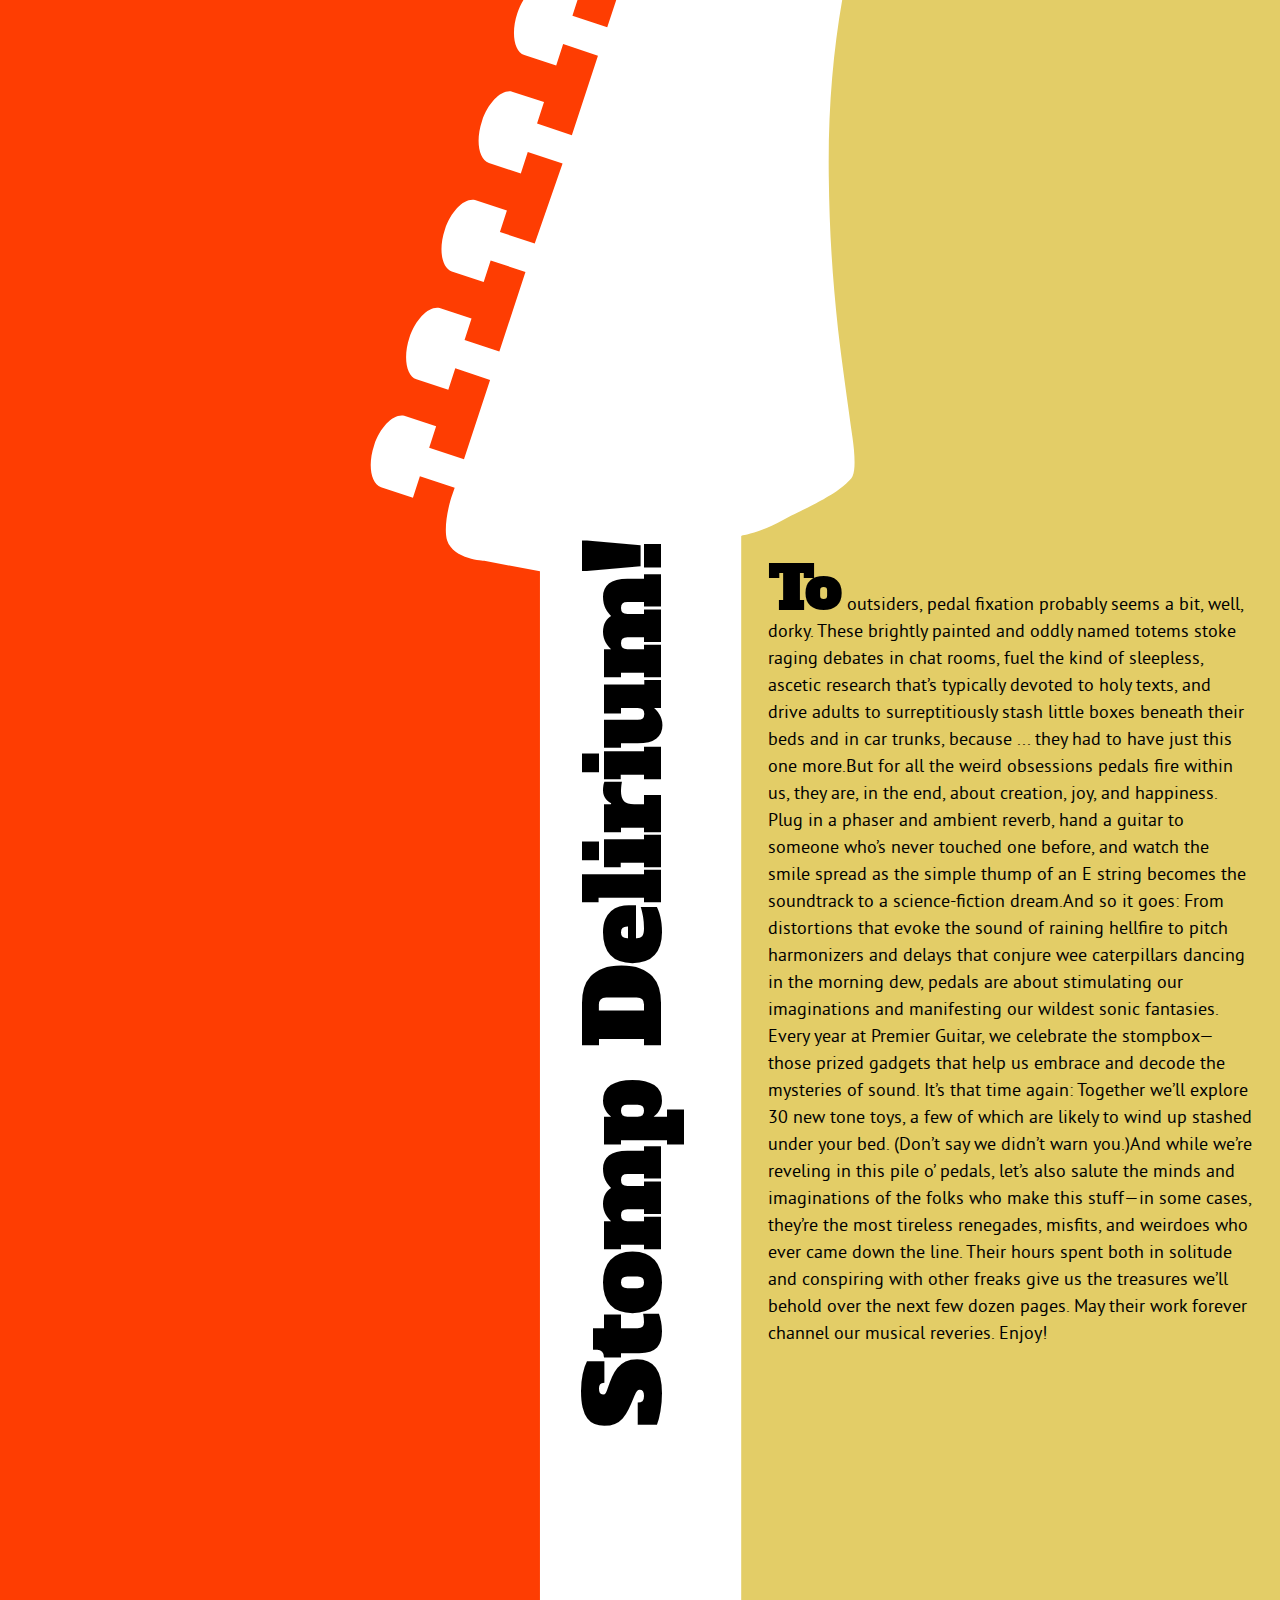
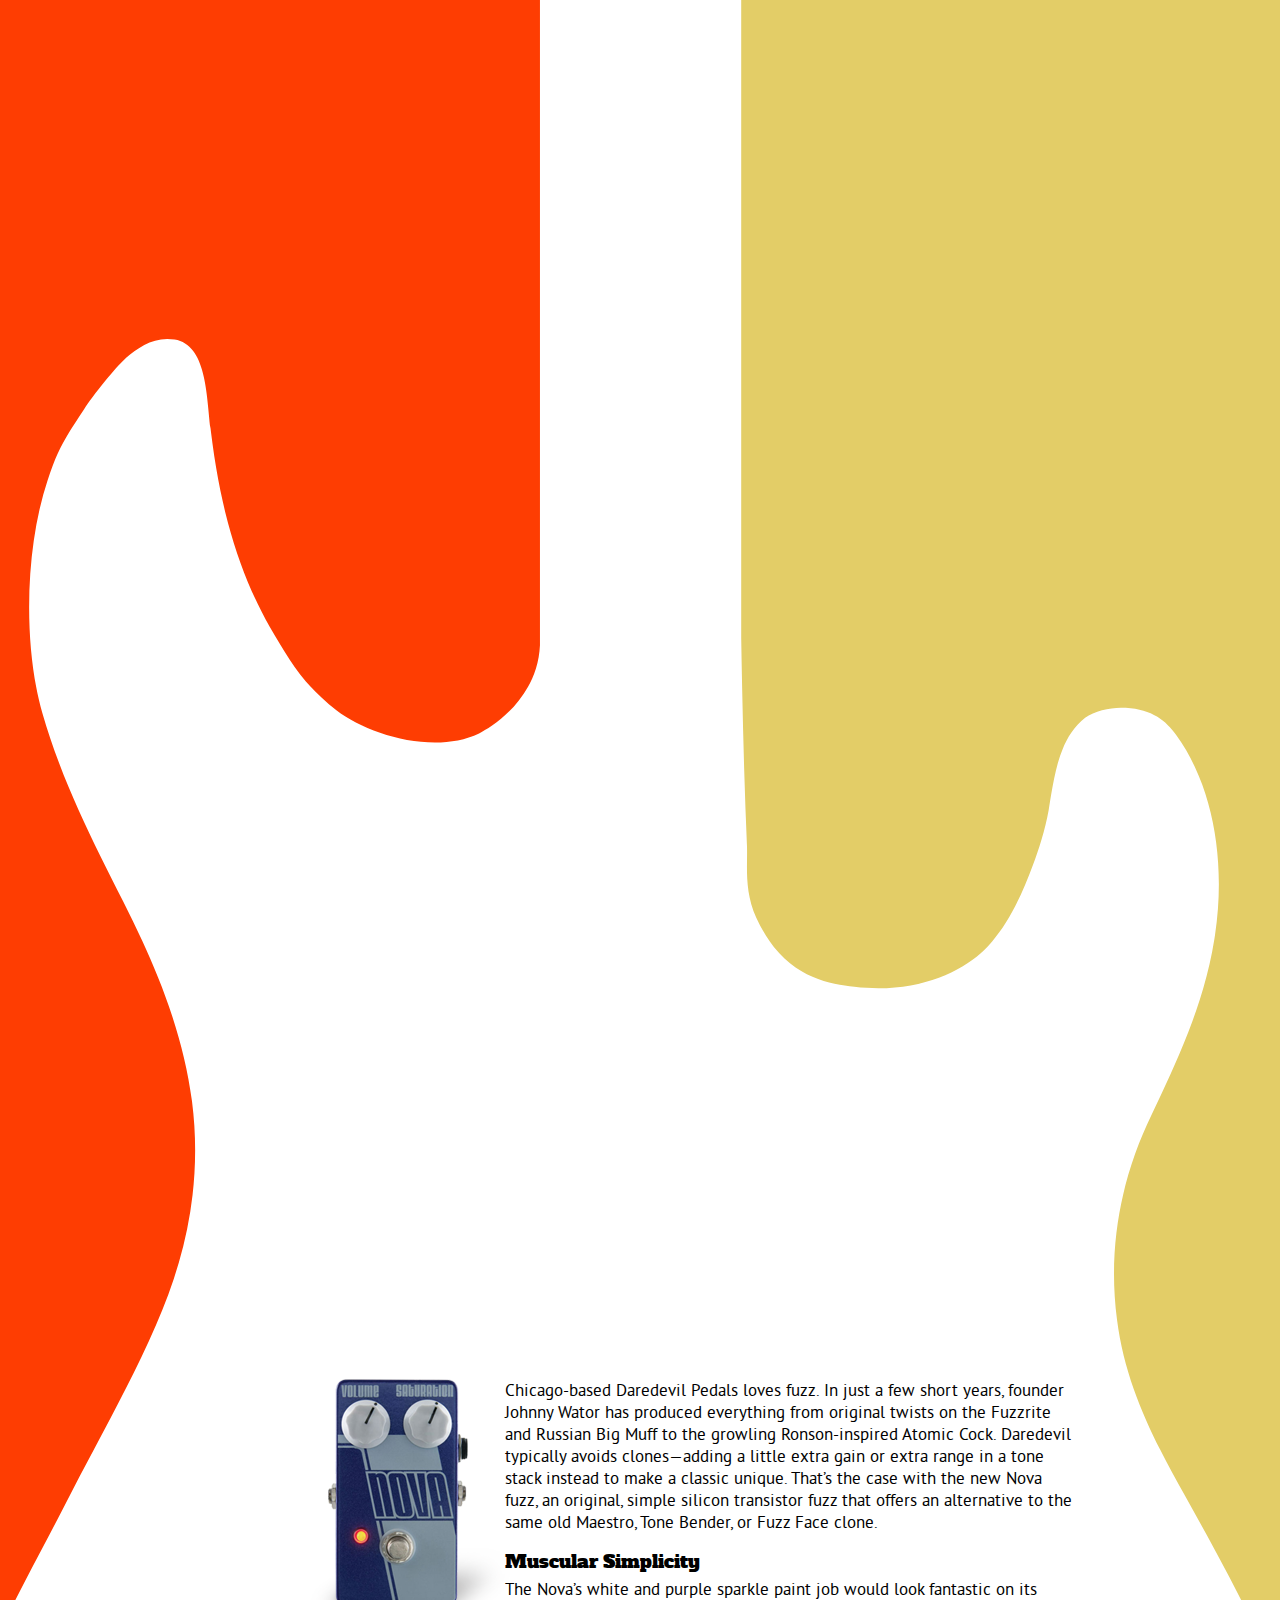
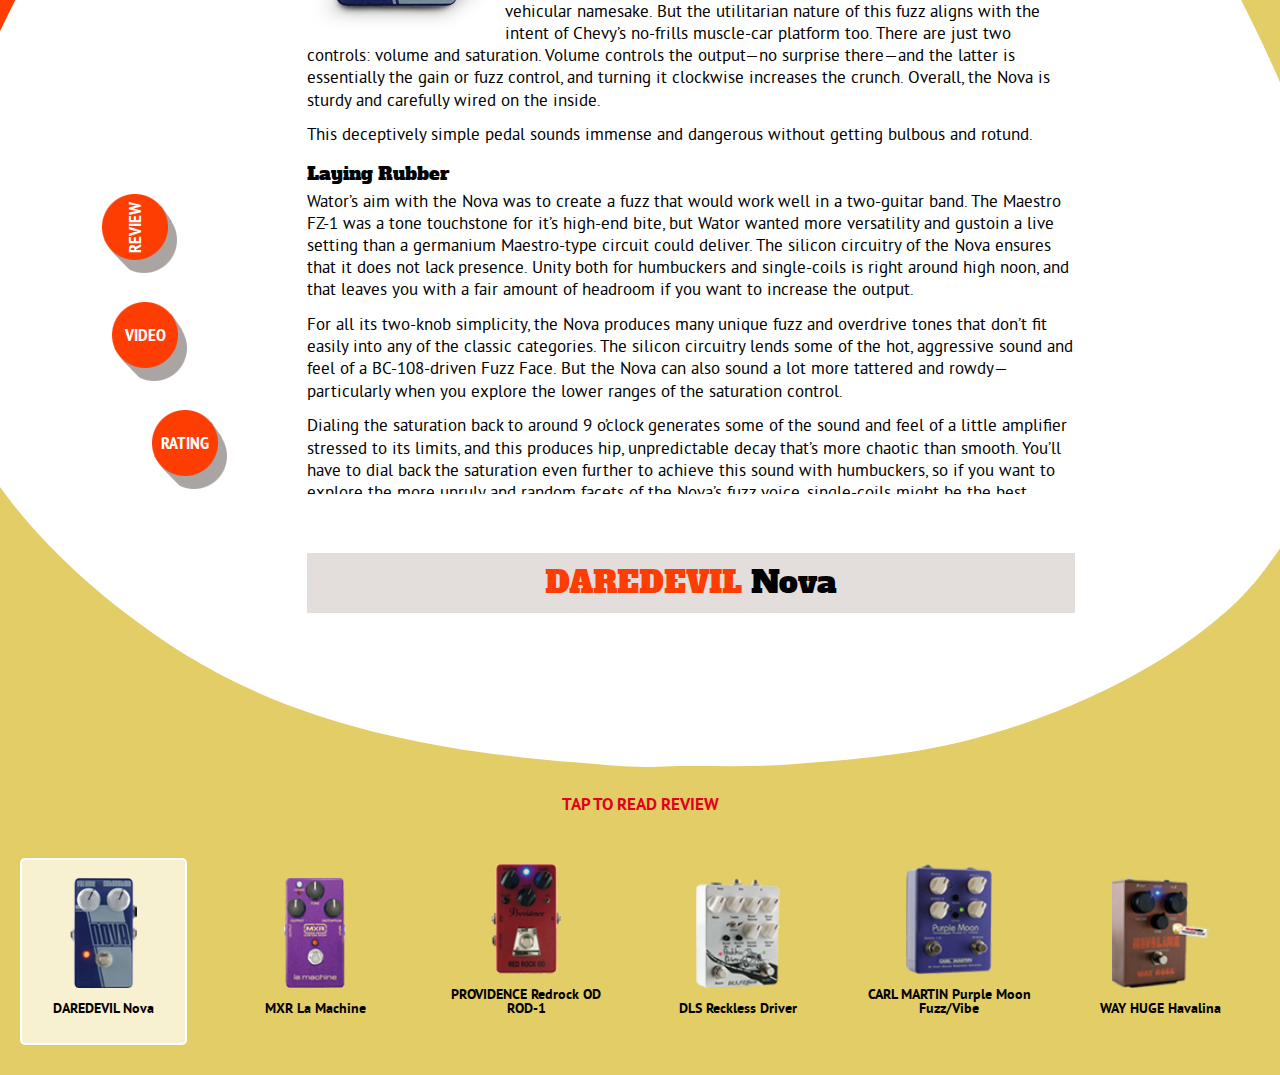
==== gtxceldemotemplates/guitar/index.html @ 6e39a846 "preliminary guitar files" ====
<!doctype html>
<html lang="en">
<head>
  <meta charset="UTF-8">
  <title>Guitar Story</title>
  <link rel="stylesheet" href="css/style.css">
  <meta name="viewport" content="width=device-width, user-scalable=no, initial-scale=1.0, maximum-scale=1.0, minimum-scale=1.0">
</head>
<body>
	<main>
		<section id="guitar">
			<div id="guitar-container">
				<img src="img/guitar-top.svg" class="mobile-only" id="guitar-top"/>
				<div id="title" class="mobile-only">Stomp Delirium!</div>
			</div>
		</section>

		<div id="guitar-full-container">
			<img src="img/guitar-full.svg" class="desktop-only" id="guitar-full"/>

			<div id="red" class="desktop-only"></div>

			<div id="title-container" class="desktop-only">
				<h1 id="full-title">Stomp Delirium!</h1>
			</div>
			

			<div id="intro">
				<span class="highlight">To</span> outsiders, pedal fixation probably seems a bit, well, dorky. These brightly painted and oddly named totems stoke raging debates in chat rooms, fuel the kind of sleepless, ascetic research that’s typically devoted to holy texts, and drive adults to surreptitiously stash little boxes beneath their beds and in car trunks, because ... they had to have just this one more.But for all the weird obsessions pedals fire within us, they are, in the end, about creation, joy, and happiness. Plug in a phaser and ambient reverb, hand a guitar to someone who’s never touched one before, and watch the smile spread as the simple thump of an E string becomes the soundtrack to a science-fiction dream.And so it goes: From distortions that evoke the sound of raining hellfire to pitch harmonizers and delays that conjure wee caterpillars dancing in the morning dew, pedals are about stimulating our imaginations and manifesting our wildest sonic fantasies. Every year at Premier Guitar, we celebrate the stompbox—those prized gadgets that help us embrace and decode the mysteries of sound. It’s that time again: Together we’ll explore 30 new tone toys, a few of which are likely to wind up stashed under your bed. (Don’t say we didn’t warn you.)And while we’re reveling in this pile o’ pedals, let’s also salute the minds and imaginations of the folks who make this stuff—in some cases, they’re the most tireless renegades, misfits, and weirdoes who ever came down the line. Their hours spent both in solitude and conspiring with other freaks give us the treasures we’ll behold over the next few dozen pages. May their work forever channel our musical reveries. Enjoy!
			</div>
			<div id="buttons" class="desktop-only">
				
				<div class="button active" data-action="review">
					<img src="img/button.png" class="btn-img"/>
					<div class="btn-text">Review</div>
				</div>

				<div class="button btn-vid" data-action="vid">
					<img src="img/button.png" class="btn-img"/>
					<div class="btn-text">Video</div>
				</div>

				<div class="button btn-rating" data-action="rating">
					<img src="img/button.png" class="btn-img"/>
					<div class="btn-text">Rating</div>
				</div>

			</div>
			<div id="content-space" class="desktop-only">
				<div id="main-view">
					<div id="content-review" class="view"></div>
					<div id="content-vid" class="view" style="display:none;"></div>
					<div id="content-rating" class="view" style="display:none;"></div>
				</div>
				<div id="content-title"></div>
			</div>
			
		</div><!-- end guitar full container -->
		
		<div id="pedal-container">
			<img src="img/guitar-bottom1.svg" class="mobile-only" id="guitar-bottom1"/>

			

			<section id="pedals">
				<div id="instructions">Tap to read review</div>

				<!-- START PEDAL -->
				<div class="pedal selected" data-pedal="daredevil-nova">
					<div class="selection-highlight"></div>
					<img src="img/pedal1.png" alt="DAREDEVIL Nova" class="pedal-img"/>
					<p class="pedal-name">DAREDEVIL Nova</p>
				</div>
				<!-- END PEDAL-->

				<!-- START PEDAL -->
				<div class="pedal" data-pedal="mxr-la-machine">
					<div class="selection-highlight"></div>
					<img src="img/pedal2.png" alt="MXR La Machine" class="pedal-img"/>
					<p class="pedal-name">MXR La Machine</p>
				</div>
				<!-- END PEDAL-->

				<!-- START PEDAL -->
				<div class="pedal" data-pedal="providence-redrock">
					<div class="selection-highlight"></div>
					<img src="img/pedal3.png" alt="PROVIDENCE Redrock OD ROD-1" class="pedal-img"/>
					<p class="pedal-name">PROVIDENCE Redrock OD ROD-1</p>
				</div>
				<!-- END PEDAL-->

				<!-- START PEDAL -->
				<div class="pedal" data-pedal="dls-reckless-driver">
					<div class="selection-highlight"></div>
					<img src="img/pedal4.png" alt="DLS Reckless Driver" class="pedal-img"/>
					<p class="pedal-name">DLS Reckless Driver</p>
				</div>
				<!-- END PEDAL-->

				<!-- START PEDAL -->
				<div class="pedal" data-pedal="carl-martin">
					<div class="selection-highlight"></div>
					<img src="img/pedal5.png" alt="CARL MARTIN Purple oon Fuzz/Vibe" class="pedal-img"/>
					<p class="pedal-name">CARL MARTIN Purple Moon Fuzz/Vibe</p>
				</div>
				<!-- END PEDAL-->

				<!-- START PEDAL -->
				<div class="pedal" data-pedal="way-huge-havalina">
					<div class="selection-highlight"></div>
					<img src="img/pedal6.png" alt="WAY HUGE Havalina" class="pedal-img"/>
					<p class="pedal-name">WAY HUGE Havalina</p>
				</div>
				<!-- END PEDAL-->
			</section>

			<img src="img/guitar-bottom2.svg" class="mobile-only" id="guitar-bottom2"/>
		</div>

		<section id="info" class="mobile-only">
			
			<!-- START PEDAL -->
			<div id="daredevil-nova" class="pedal-section">
				<h1 class="pedal-name"><span class="name-highlight">Daredevil</span> Nova</h1>
				
				<!-- REVIEW -->
				<div class="pedal-review">
					<img src="img/big/pedal1.png" alt="Daredevil Nova" class="pedal-large"/>
					<div class="pedal-info">
						<p>Chicago-based Daredevil Pedals loves fuzz. In just a few short years, founder Johnny Wator has produced everything from original twists on the Fuzzrite and Russian Big Muff to the growling Ronson-inspired Atomic Cock. Daredevil typically avoids clones&#8212;adding a little extra gain or extra range in a tone stack instead to make a classic unique. That&#8217;s the case with the new Nova fuzz, an original, simple silicon transistor fuzz that offers an alternative to the same old Maestro, Tone Bender, or Fuzz Face clone.</p>

						<h2>Muscular Simplicity</h2>

						<p>The Nova&#8217;s white and purple sparkle paint job would look fantastic on its vehicular namesake. But the utilitarian nature of this fuzz aligns with the intent of Chevy&#8217;s no-frills muscle-car platform too. There are just two controls: volume and saturation. Volume controls the output&#8212;no surprise there&#8212;and the latter is essentially the gain or fuzz control, and turning it clockwise increases the crunch. Overall, the Nova is sturdy and carefully wired on the inside.</p>

						<p>This deceptively simple pedal sounds immense and dangerous without getting bulbous and rotund.</p>

						<h2>Laying Rubber</h2>

						<p>Wator&#8217;s aim with the Nova was to create a fuzz that would work well in a two-guitar band. The Maestro FZ-1 was a tone touchstone for it&#8217;s high-end bite, but Wator wanted more versatility and gustoin a live setting than a germanium Maestro-type circuit could deliver. The silicon circuitry of the Nova ensures that it does not lack presence. Unity both for humbuckers and single-coils is right around high noon, and that leaves you with a fair amount of headroom if you want to increase the output.</p>

						<p>For all its two-knob simplicity, the Nova produces many unique fuzz and overdrive tones that don&#8217;t fit easily into any of the classic categories. The silicon circuitry lends some of the hot, aggressive sound and feel of a BC-108-driven Fuzz Face. But the Nova can also sound a lot more tattered and rowdy&#8212;particularly when you explore the lower ranges of the saturation control.</p>

						<p>Dialing the saturation back to around 9 o&#8217;clock generates some of the sound and feel of a little amplifier stressed to its limits, and this produces hip, unpredictable decay that&#8217;s more chaotic than smooth. You&#8217;ll have to dial back the saturation even further to achieve this sound with humbuckers, so if you want to explore the more unruly and random facets of the Nova&#8217;s fuzz voice, single-coils might be the best match.</p>

						<p>Rolling the saturation completely counter-clockwise generates the texture of a gritty overdrive. It sounds great in this setting, though the lack of an EQ control means you&#8217;ll have to fine-tune the sound using your guitar&#8217;s tone knob.</p>

						<p>Maxing the saturation highlights the range of this deceptively simple pedal. It sounds immense and dangerous without getting bulbous and rotund like a Big Muff, and the overall output has a healthy, well-defined midrange. This keeps the harmonic detail of single notes and big chords intact, even when you venture into more substantial, Fuzz Face-like sustain textures.</p>

						<p>If the Nova lacks anything, it&#8217;s the wide-ranging sensitivity to a guitar&#8217;s volume knob&#8212;a signature of the best Fuzz Faces and Tone Benders. Rolling back your volume cleans up the crunch, and there are great tones here. But there&#8217;s a little less sustain on tap in these attenuated settings than a good silicon Fuzz Face. If you use humbuckers, you&#8217;ll notice this phenomenon a lot less. In general, the smooth output of good humbuckers is an ideal match for the Nova&#8212;particularly if you like to use guitar volume to shape output and tone.</p>

						<h2>The Verdict</h2>

						<p>The Nova is a great fuzz box for the 135 bucks. The simple design, big tone, and excellent note-to-note definition is ideal for bombastic, full-bodied leads or chiming or chugging chord work. And if you need a fuzz that guarantees you&#8217;ll cut through a booming band, there&#8217;s volume and midrange aplenty. The tradeoff may be a little loss of dynamics with some single-coils. But if you tend to keep the pedal to the metal, the Nova will keep you riding high in the mix.</p>
					</div>
				</div>

				<!-- VIDEO -->
				<div class="pedal-vid">
					<iframe src="http://content.jwplatform.com/players/NZ0gaB2P-vFx6C1vU.html" width="100%" height="100%" frameborder="0" scrolling="auto"></iframe>
				</div>

				<!-- RATING -->
				<div class="pedal-rating">
					<!-- rating row -->
					<div class="rating-row">
						<h3>Pros:</h3>
						<p>Simple control set. Huge silicon fuzz tone with classic color and contemporary presence.</p>
					</div>
					<!-- rating row -->
					<div class="rating-row">
						<h3>Cons:</h3>
						<p class="short-con">Could be more sensitive to volume input from single-coils.</p>
					</div>

					<!-- rating row -->
					<div class="rating-row">
						<h3>Tones:</h3>
						<p class="rating-images">
							<img src="img/pick-full.png" alt="" class="rating-pick">
							<img src="img/pick-full.png" alt="" class="rating-pick">
							<img src="img/pick-full.png" alt="" class="rating-pick">
							<img src="img/pick-full.png" alt="" class="rating-pick">
							<img src="img/pick-empty.png" alt="" class="rating-pick">
						</p>
					</div>

					<!-- rating row -->
					<div class="rating-row">
						<h3>Ease of Use:</h3>
						<p class="rating-images">
							<img src="img/pick-full.png" alt="" class="rating-pick">
							<img src="img/pick-full.png" alt="" class="rating-pick">
							<img src="img/pick-full.png" alt="" class="rating-pick">
							<img src="img/pick-full.png" alt="" class="rating-pick">
							<img src="img/pick-half.png" alt="" class="rating-pick">
						</p>
					</div>

					<!-- rating row -->
					<div class="rating-row">
						<h3>Build/Design:</h3>
						<p class="rating-images">
							<img src="img/pick-full.png" alt="" class="rating-pick">
							<img src="img/pick-full.png" alt="" class="rating-pick">
							<img src="img/pick-full.png" alt="" class="rating-pick">
							<img src="img/pick-full.png" alt="" class="rating-pick">
							<img src="img/pick-empty.png" alt="" class="rating-pick">
						</p>
					</div>

					<!-- rating row -->
					<div class="rating-row">
						<h3>Value:</h3>
						<p class="rating-images">
							<img src="img/pick-full.png" alt="" class="rating-pick">
							<img src="img/pick-full.png" alt="" class="rating-pick">
							<img src="img/pick-full.png" alt="" class="rating-pick">
							<img src="img/pick-full.png" alt="" class="rating-pick">
							<img src="img/pick-empty.png" alt="" class="rating-pick">
						</p>
					</div>

					<div class="rating-info">
						<p>$135 street</p>
						<p>daredevilpedals.com</p>
					</div>
				</div>
			</div>
			<!-- END PEDAL INFO -->

			<!-- START PEDAL INFO -->
			<div id="mxr-la-machine" class="pedal-section">
				<h1 class="pedal-name"><span class="name-highlight">MXR</span> La Machine</h1>
				
				<!-- REVIEW -->
				<div class="pedal-review">
					<img src="img/big/pedal2.png" alt="MXR La Machine" class="pedal-large"/>
					<div class="pedal-info">
						<p>What is it about octave fuzz? Hendrix-based hero associations aside, there&#8217;s something else that draws us in. It&#8217;s a sound that&#8217;s a bit filthy, a bit decadent, tough, chaotic, and exploding with sass&#8212;like the electric feel of strutting big city streets in the wee hours. Like all rich and intoxicating things, octave fuzz is best in moderation. But used with discretion and timing, it&#8217;s one of the most distinctive ways to drive a riff or solo home.</p>

						<p>MXR&#8217;s La Machine is as mean and heavy as a good octave fuzz should be. But there&#8217;s also a civility (and we use that word loosely) that makes it very rewarding and a bit more user-friendly&#8212;an octave fuzz that works as well for the neophyte as the experienced octave fuzzist.</p>

						<h2>More Miniscule Machine Gun</h2>

						<p>As the name coyly suggests, La Machine is inspired by the Foxx Tone Machine, a (literally) fuzzy, flocked octave-fuzz box that appeared at the height of the early-&#8217;70s effects boom. While not as renowned as the Octavia or Univox Super-Fuzz, many would argue the Tone Machine was more versatile and sounded every bit as good as those icons.</p>

						<p>Few fuzzes cross over from Beck-era Yardbirds to desert rock excess with such ease.</p>

						<p>Because MXR flipped the PCB on La Machine, it&#8217;s hard to know what means they use to approximate the Tone Machine&#8217;s combination of fuzz corpulence and octave wail. But the control set on the compact La Machine is virtually identical, save for a small push button for the octave function that stands in for the Foxx&#8217;s side-mounted toggle switch. For Tone Machine devotees that kept space-hogging originals off their boards, MXR&#8217;s smaller path to comparable tones will be a godsend.</p>

						<h2>High-Octave Hustle</h2>

						<p>Like a lot of fuzz seekers, I always enjoyed the Tone Machine&#8217;s two-headed versatility. Again, La Machine excels at this duality. The basic fuzz is huge and more Big Muff-like than the fuzz on the original Tone Machine. But it&#8217;s varied, responsive, and wide-ranging enough to be the only fuzz on your board.</p>

						<p>The fattest fuzz tones are abloom with harmonics, exhibiting a high-caloric feel that evokes a cross between &#8217;70s and Sovtek-era Muffs, but with a little less compression and slightly more immediate pick response. La Machine can also generate mid-&#8217;60s-style insect buzz with uncommon sustain when you set the tone and distortion controls just right. Few fuzzes cross over from Beck-era Yardbirds to desert rock excess with such ease.</p>

						<p>Like the basic fuzz, the octave effect is very adaptive, malleable, and responsive to input from the tone and distortion controls. Dialing back the distortion highlights how good the octave signal can sound without the low-end support of the fuzz. In this environment, an octave signal <em>can</em> sound stark naked, but La Machine exhibits a singing quality that players will find more forgiving than what&#8217;s offered by typical octave boxes.</p>

						<p>With the fuzz and octave raging at once, La Machine is monstrous. It can add extra tonnage to Band of Gypsys leads or deliver you to stoner rock heaven. This is one of the smoother pairings of octave and fuzz you&#8217;ll encounter too. And though you still get all the glorious, glitchy phase cancellations and ghost harmonics you want from an octave fuzz, there&#8217;s a smoothness to chords and a touch sensitivity that you don&#8217;t hear and feel as readily in other octave units.</p>

						<h2>The Verdict</h2>

						<p>La Machine is a great octave fuzz for players who find the Octavia or Super-Fuzz a little too hectic and tough to wrangle. It&#8217;s smoother than those units and the fuzz is more in line with players who like a little more gain, more Muff-like flavors, and a more modern touch. And it carries a real cool price for a MXR Custom Shop pedal. Don&#8217;t wait too long though&#8212;word is, they aren&#8217;t making many.</p>
					</div>
				</div>

				<!-- VIDEO -->
				<div class="pedal-vid">
					<iframe src="http://content.jwplatform.com/players/NZ0gaB2P-vFx6C1vU.html" width="100%" height="100%" frameborder="0" scrolling="auto"></iframe>
				</div>

				<!-- RATING -->
				<div class="pedal-rating">
					<!-- rating row -->
					<div class="rating-row">
						<h3>Pros:</h3>
						<p>Smooth and forgiving for an octave fuzz. Fuzz voice is huge and versatile by itself.</p>
					</div>
					<!-- rating row -->
					<div class="rating-row">
						<h3>Cons:</h3>
						<p class="short-con">Octave bypass button is small.</p>
					</div>

					<!-- rating row -->
					<div class="rating-row">
						<h3>Tones:</h3>
						<p class="rating-images">
							<img src="img/pick-full.png" alt="" class="rating-pick">
							<img src="img/pick-full.png" alt="" class="rating-pick">
							<img src="img/pick-full.png" alt="" class="rating-pick">
							<img src="img/pick-full.png" alt="" class="rating-pick">
							<img src="img/pick-half.png" alt="" class="rating-pick">
						</p>
					</div>

					<!-- rating row -->
					<div class="rating-row">
						<h3>Ease of Use:</h3>
						<p class="rating-images">
							<img src="img/pick-full.png" alt="" class="rating-pick">
							<img src="img/pick-full.png" alt="" class="rating-pick">
							<img src="img/pick-full.png" alt="" class="rating-pick">
							<img src="img/pick-full.png" alt="" class="rating-pick">
							<img src="img/pick-empty.png" alt="" class="rating-pick">
						</p>
					</div>

					<!-- rating row -->
					<div class="rating-row">
						<h3>Build/Design:</h3>
						<p class="rating-images">
							<img src="img/pick-full.png" alt="" class="rating-pick">
							<img src="img/pick-full.png" alt="" class="rating-pick">
							<img src="img/pick-full.png" alt="" class="rating-pick">
							<img src="img/pick-full.png" alt="" class="rating-pick">
							<img src="img/pick-empty.png" alt="" class="rating-pick">
						</p>
					</div>

					<!-- rating row -->
					<div class="rating-row">
						<h3>Value:</h3>
						<p class="rating-images">
							<img src="img/pick-full.png" alt="" class="rating-pick">
							<img src="img/pick-full.png" alt="" class="rating-pick">
							<img src="img/pick-full.png" alt="" class="rating-pick">
							<img src="img/pick-full.png" alt="" class="rating-pick">
							<img src="img/pick-half.png" alt="" class="rating-pick">
						</p>
					</div>

					<div class="rating-info">
						<p>$139 street</p>
						<p>jimdunlop.com</p>
					</div>
				</div>
			</div>
			<!-- END PEDAL INFO -->

			<!-- START PEDAL INFO -->
			<div id="providence-redrock" class="pedal-section">
				<h1 class="pedal-name"><span class="name-highlight">PROVIDENCE</span> Redrock OD ROD-1</h1>
				
				<!-- REVIEW -->
				<div class="pedal-review">
					<img src="img/big/pedal3.png" alt="PROVIDENCE Redrock OD ROD-1" class="pedal-large"/>
					<div class="pedal-info">
						<p>While Providence has produced a wide variety of well-built effects over the years, overdrives are the company&#8217;s strength. And the new Red Rock OD ROD-1&#8212;an overdrive specifically designed for single-coil guitars&#8212;is yet another brick in that foundation. With its fat switch and midrange-oriented tone control, it provides flexibility and horsepower for single-coils where other overdrives can be thin or rigid.</p>

						<h2>Little Red Rager</h2>

						<p>Like all Providence boxes, the Japanese-built Red Rock is built to communicate a kind of hefty, road-ready feel. To that end, the footswitch is protected by a steel guard that looks a little like a bottle opener (though I didn&#8217;t test it&#8217;s effectiveness as such), and in general the pedal feels designed and built with a very high quality standard in mind.</p>

						<p>For the most part, the Red Rock adheres to standard overdrive design formula. There&#8217;s master, gain, and tone knobs that adjust output level, gain level, and midrange content, respectively. However, it&#8217;s the two remaining controls that are key to the Red Rock&#8217;s extra flexibility: The fat switch boosts low end, while volume adjusts the input level in the pre-gain stage to compensate for lower-output pickups.</p>

						<h2>Hot Rock</h2>

						<p>The fat switch is one of the most valuable features on the Red Rock. My Fender Jaguar can sound thin on the bottom end, but the fat switch gave it considerably more low-end presence without obscuring its natural voice. There&#8217;s more to the Red Rock than extra bottom end, though: Nudging tone up to 2 o&#8217;clock adds considerable high-midrange focus, giving simple power chords a heavy but cutting presence in two-guitar or bass-heavy ensembles.</p>

						<p>Keeping the tone above noon is vital to maintaining that presence as long as the fat switch is engaged, but much more subdued tone levels still cut impressively through bass and low-mid heaviness. The gain control&#8217;s sweep is considerable. As long as you dial in the appropriate amount of tone in relation to gain, note and string-to-string definition remains excellent. Using a silverface Bassman and a Telecaster, it was easy to cop early Zep lead tones with the gain south of noon.</p>

						<p>The ROD-1&#8217;s focus and clarity assure that it works well with other effects, too. Fuzzes in particular benefit from having the Red Rock&#8217;s midrange boost out front. My vintage RAT has a very narrow sweet spot, but the sweet spot became much bigger with the Red Rock zapping the RAT&#8217;s input.</p>

						<p>While Providence&#8217;s latest overdrive is designed with single-coil pickups in mind, it works great with humbuckers, too. For obvious reasons, the fat switch is less effective with humbuckers, and chords have less definition at higher gain settings. That said, lead tones can still sound searing and huge with humbuckers out front if you make the right adjustments to the tone knob, and if you switch between humbuckers and single coils during a set, a few quick adjustments will keep your signal loud and clear.</p>

						<h2>The Verdict</h2>

						<p>On its own, the Red Rock OD ROD-1 delivers amp-like drive that&#8217;s a perfect match for clean tube amps. The price tag is a bit steep, and there are certainly quite a few ODs on the market that sound great for less. On the other hand, the Red Rock delivers clarity and definition in a thoughtful design that will be a real asset for the single-coil guitarist seeking extra oomph without sacrificing vintage vibe.</p>
					</div>
				</div>

				<!-- VIDEO -->
				<div class="pedal-vid">
					<iframe src="http://content.jwplatform.com/players/NZ0gaB2P-vFx6C1vU.html" width="100%" height="100%" frameborder="0" scrolling="auto"></iframe>
				</div>

				<!-- RATING -->
				<div class="pedal-rating">
					<!-- rating row -->
					<div class="rating-row">
						<h3>Pros:</h3>
						<p>Offers great tonal flexibility for single-coils. Powerful midrange control. Responsive to dynamics. Can open up new sounds from other effects in your chain.</p>
					</div>
					<!-- rating row -->
					<div class="rating-row">
						<h3>Cons:</h3>
						<p class="short-con">Noisy at higher gain settings.</p>
					</div>

					<!-- rating row -->
					<div class="rating-row">
						<h3>Tones:</h3>
						<p class="rating-images">
							<img src="img/pick-full.png" alt="" class="rating-pick">
							<img src="img/pick-full.png" alt="" class="rating-pick">
							<img src="img/pick-full.png" alt="" class="rating-pick">
							<img src="img/pick-full.png" alt="" class="rating-pick">
							<img src="img/pick-half.png" alt="" class="rating-pick">
						</p>
					</div>

					<!-- rating row -->
					<div class="rating-row">
						<h3>Ease of Use:</h3>
						<p class="rating-images">
							<img src="img/pick-full.png" alt="" class="rating-pick">
							<img src="img/pick-full.png" alt="" class="rating-pick">
							<img src="img/pick-full.png" alt="" class="rating-pick">
							<img src="img/pick-full.png" alt="" class="rating-pick">
							<img src="img/pick-empty.png" alt="" class="rating-pick">
						</p>
					</div>

					<!-- rating row -->
					<div class="rating-row">
						<h3>Build/Design:</h3>
						<p class="rating-images">
							<img src="img/pick-full.png" alt="" class="rating-pick">
							<img src="img/pick-full.png" alt="" class="rating-pick">
							<img src="img/pick-full.png" alt="" class="rating-pick">
							<img src="img/pick-full.png" alt="" class="rating-pick">
							<img src="img/pick-half.png" alt="" class="rating-pick">
						</p>
					</div>

					<!-- rating row -->
					<div class="rating-row">
						<h3>Value:</h3>
						<p class="rating-images">
							<img src="img/pick-full.png" alt="" class="rating-pick">
							<img src="img/pick-full.png" alt="" class="rating-pick">
							<img src="img/pick-full.png" alt="" class="rating-pick">
							<img src="img/pick-full.png" alt="" class="rating-pick">
							<img src="img/pick-empty.png" alt="" class="rating-pick">
						</p>
					</div>

					<div class="rating-info">
						<p>$199 street</p>
						<p>providence-ltd.com</p>
					</div>
				</div>
			</div>
			<!-- END PEDAL INFO -->

			<!-- START PEDAL INFO -->
			<div id="dls-reckless-driver" class="pedal-section">
				<h1 class="pedal-name"><span class="name-highlight">DLS</span> Reckless Driver</h1>
				
				<!-- REVIEW -->
				<div class="pedal-review">
					<img src="img/big/pedal4.png" alt="DLS Reckless Driver" class="pedal-large"/>
					<div class="pedal-info">
						<p>DLS is famous for their delay and modulation effects&#8212;so much so that to see a new overdrive among their pedal roster verges on, well &#8230; odd. But in classic DLS style, the new dual-channel Reckless Driver isn&#8217;t just another generic OD: It generates boost, overdrive, and distortion in many colors&#8212;from nearly transparent to crunchy&#8212;all with a remarkable dynamic sensitivity.</p>

						<h2>Refined Recklessness</h2>

						<p>While the pedal&#8217;s name hints at the potential for sonic havoc, there is nothing reckless about the pedal&#8217;s design. It feels meticulously engineered and uses top-shelf parts, like Amphenol jacks and 3P3T switching. The craftsmanship is impressive. So is DLS&#8217; ability to cram so many controls onto a relatively compact surface without inducing total confusion. There&#8217;s volume and gain for each channel (the higher-gain &#8220;boost&#8221; channel and the curiously named &#8220;normal&#8221; channel), a shared EQ section consisting of bass and treble knobs, two mini knobs for each channel&#8217;s wet/dry mix, a toggle switch for attack, and two footswitches. Under the hood you&#8217;ll find internal trim pots for input stage and distortion input stage.</p>

						<p>The Reckless Driver feels very much like an extension of your hands and instrument.</p>

						<h2>Pedal to the Metal</h2>

						<p>I tested the Reckless Driver using a Gibson SG and a Music Man Axis Sport through a Fender Super-Sonic combo and a solid-state Roland Jazz Chorus, and the extent to which you can tailor this pedal to amps of such radically different circuitry is remarkable.</p>

						<p>The mix knobs let you balance how much clean signal you want blended in, which significantly expands the Reckless Diver&#8217;s palette. With the normal mix control set in the middle and the normal gain set just shy of noon, I got a very pleasing, edge-of-breakup, low-to-mid gain sound that highlights the harmonic detail in open-position chords.</p>

						<p>Even at this gain level, the pedal has great range. The unit&#8217;s touch sensitivity is very perceptible and musical, and allows you to add texture to different sections in a song based on the intensity of your attack. The harder you hit the strings, the rattier the overdrive sounds.</p>

						<p>But a light attack or thumbpicking can make the pedal sound downright dignified. Indeed, the Reckless Driver feels very much like an extension of your hands and instrument. With the gain set low, the normal channel works well as an always-on signal enhancer that can thicken and excite an otherwise anemic amp tone.</p>

						<p>The circuit routes the normal channel into the boost channel, and the drive from the combined channels generates some of the most complex and natural amplifier overdrive I&#8217;ve ever heard with a pedal in the mix. Individual notes bloom and decay with a very organic feel.</p>

						<p>Maxing the gain on both channels yields a fairly aggressive distortion. But where a lot of pedals would drown dynamics and overtones in a sea of compressed, dark gain, the Reckless Driver is articulate, clear, bright, lively, and open sounding. Even with the treble all the way off and the bass all the way up, there&#8217;s plenty of note-to-note definition and room for picking dynamics.</p>

						<p>You can tailor how the Reckless Driver interacts with your picking by using the attack toggle switch. With the switch to the left, you get a softer and warmer attack that works well for fusion and smooth-but-heavy blues. Flicking the switch to the right adds brightness and a faster attack. The shift can be subtle but you can definitely feel the difference.</p>

						<h2>The Verdict</h2>

						<p>There&#8217;s no shortage of dirt boxes out there. And there&#8217;s some very good 2-channel overdrive and distortion units at great prices. But it&#8217;s not easy to find one that offers as broad a range of natural OD and distortion&#8212;sounds that can bring your playing to life&#8212;as the Reckless Driver. Given the unit&#8217;s high quality and versatility, it&#8217;s an excellent value too.</p>
					</div>
				</div>

				<!-- VIDEO -->
				<div class="pedal-vid">
					<iframe src="http://content.jwplatform.com/players/NZ0gaB2P-vFx6C1vU.html" width="100%" height="100%" frameborder="0" scrolling="auto"></iframe>
				</div>

				<!-- RATING -->
				<div class="pedal-rating">
					<!-- rating row -->
					<div class="rating-row">
						<h3>Pros:</h3>
						<p>Tube-like sounds. Lots of colors and sound options. Great dynamics.</p>
					</div>
					<!-- rating row -->
					<div class="rating-row">
						<h3>Cons:</h3>
						<p>Shared EQ. Getting the best sounds for your rig may take some tweaking.</p>
					</div>

					<!-- rating row -->
					<div class="rating-row">
						<h3>Tones:</h3>
						<p class="rating-images">
							<img src="img/pick-full.png" alt="" class="rating-pick">
							<img src="img/pick-full.png" alt="" class="rating-pick">
							<img src="img/pick-full.png" alt="" class="rating-pick">
							<img src="img/pick-full.png" alt="" class="rating-pick">
							<img src="img/pick-empty.png" alt="" class="rating-pick">
						</p>
					</div>

					<!-- rating row -->
					<div class="rating-row">
						<h3>Ease of Use:</h3>
						<p class="rating-images">
							<img src="img/pick-full.png" alt="" class="rating-pick">
							<img src="img/pick-full.png" alt="" class="rating-pick">
							<img src="img/pick-full.png" alt="" class="rating-pick">
							<img src="img/pick-full.png" alt="" class="rating-pick">
							<img src="img/pick-empty.png" alt="" class="rating-pick">
						</p>
					</div>

					<!-- rating row -->
					<div class="rating-row">
						<h3>Build/Design:</h3>
						<p class="rating-images">
							<img src="img/pick-full.png" alt="" class="rating-pick">
							<img src="img/pick-full.png" alt="" class="rating-pick">
							<img src="img/pick-full.png" alt="" class="rating-pick">
							<img src="img/pick-full.png" alt="" class="rating-pick">
							<img src="img/pick-full.png" alt="" class="rating-pick">
						</p>
					</div>

					<!-- rating row -->
					<div class="rating-row">
						<h3>Value:</h3>
						<p class="rating-images">
							<img src="img/pick-full.png" alt="" class="rating-pick">
							<img src="img/pick-full.png" alt="" class="rating-pick">
							<img src="img/pick-full.png" alt="" class="rating-pick">
							<img src="img/pick-full.png" alt="" class="rating-pick">
							<img src="img/pick-half.png" alt="" class="rating-pick">
						</p>
					</div>

					<div class="rating-info">
						<p>$179 street</p>
						<p>dlseffects.com</p>
					</div>
				</div>
			</div>
			<!-- END PEDAL INFO -->

			<!-- START PEDAL INFO -->
			<div id="carl-martin" class="pedal-section">
				<h1 class="pedal-name"><span class="name-highlight">CARL MARTIN</span> Purple Moon</h1>
				
				<!-- REVIEW -->
				<div class="pedal-review">
					<img src="img/big/pedal5.png" alt="Carl Martin Purple Moon Fuzz/Vibe" class="pedal-large"/>
					<div class="pedal-info">
						<p>Denmark regularly tops the list of Happiest Places on Earth. Obviously that&#8217;s due to their unusually high number of effects manufacturers per capita. TC Electronic, Emma, Reuss, and T-Rex are a few of the builders that call the nation their home. They have a reputation for building high-quality, no-nonsense effects, and the same is true of Gren&#229;&#8217;s East Sound Research, AKA Carl Martin. (The Purple Moon, however, is part of Carl Martin&#8217;s Chinese-made Vintage series.)</p>

						<h2>Nailing the Vibe</h2>

						<p>Carl Martin&#8217;s latest offering is a psychedelic toolkit that combines classic Uni-Vibe tones with blistering silicon fuzz in one bombproof housing. The controls are intuitive and well organized: On the vibe side are knobs for speed 1 and speed 2, with a footswitch to toggle between them and flashing LEDs to indicate their rates. Depth and level controls let you dial in the desired amount of swirl.</p>

						<p>Meanwhile, mini-pots set the fuzz amount and level. Jacks are top-mounted, minimizing pedalboard clutter, though I wish the foam base plate was packaged separately, because it&#8217;s a chore to remove if you prefer Velcro. The pedal runs via 9V battery or AC adapter.</p>

						<p>As if wired to do so, I grabbed my Strat to test drive the Purple Moon, but then decided to avoid the obvious. With 1960 Les Paul Reissue and Jazzmaster in hand, I plugged into my favorite new amp, a Dusky D20, and did everything in my power <em>not</em> to play &#8220;Breathe&#8221; first.</p>

						<p>Carl Martin has absolutely nailed the Uni-vibe sound, delivering all the blubbery goodness you&#8217;d expect. Remember, Uni-Vibes were developed as &#8220;portable Leslies,&#8221; so it&#8217;s great to be able to approximate the big cabinet&#8217;s two speeds, alternating between slow, swirly phasiness and full-on, rotating chop. Since there&#8217;s no expression pedal input, it might have been nice to include a ramp-speed control, since that &#8220;taxi to takeoff&#8221; effect is one of the best things about vibe effects of this type. Not providing it here seems like an oversight.</p>

						<h2>Serious Sizzle</h2>

						<p>The fuzz is fantastic. It&#8217;s crispy, with the correct quantity of sizzle&#8212;which is to say, ungodly amounts. It&#8217;s important to note, though, that while the vibe can be used without fuzz, the inverse is not true&#8212;there&#8217;s no fuzz-only option. It&#8217;s a shame, because I love this fuzz! But while I can&#8217;t help feeling that Carl Martin has limited the pedal&#8217;s usefulness by not providing true two-in-one switching, perhaps it&#8217;s best to think of the Purple Moon as a Uni-Vibe pedal that tosses in a bonus fuzz, especially since you get both effects for about the same price as many vibe-only pedals.</p>

						<p>At any rate, you can&#8217;t argue with the tones. There is a lot of vibe control here, and when the fuzz is engaged the paint-peeling lysergia rating on this thing is a solid 10. (Full disclosure: upon conclusion of this review I <em>totally</em> grabbed my Strat and played &#8220;Us and Them.&#8221;)</p>
					</div>
				</div>

				<!-- VIDEO -->
				<div class="pedal-vid">
					<iframe src="http://content.jwplatform.com/players/NZ0gaB2P-vFx6C1vU.html" width="100%" height="100%" frameborder="0" scrolling="auto"></iframe>
				</div>

				<!-- RATING -->
				<div class="pedal-rating">
					<!-- rating row -->
					<div class="rating-row">
						<h3>Pros:</h3>
						<p>Compact. Well-built. Stellar fuzz. Powerful two-speed vibe.</p>
					</div>
					<!-- rating row -->
					<div class="rating-row">
						<h3>Cons:</h3>
						<p>No fuzz without vibe. No expression pedal input or ramp control.</p>
					</div>

					<!-- rating row -->
					<div class="rating-row">
						<h3>Tones:</h3>
						<p class="rating-images">
							<img src="img/pick-full.png" alt="" class="rating-pick">
							<img src="img/pick-full.png" alt="" class="rating-pick">
							<img src="img/pick-full.png" alt="" class="rating-pick">
							<img src="img/pick-full.png" alt="" class="rating-pick">
							<img src="img/pick-half.png" alt="" class="rating-pick">
						</p>
					</div>

					<!-- rating row -->
					<div class="rating-row">
						<h3>Ease of Use:</h3>
						<p class="rating-images">
							<img src="img/pick-full.png" alt="" class="rating-pick">
							<img src="img/pick-full.png" alt="" class="rating-pick">
							<img src="img/pick-full.png" alt="" class="rating-pick">
							<img src="img/pick-full.png" alt="" class="rating-pick">
							<img src="img/pick-empty.png" alt="" class="rating-pick">
						</p>
					</div>

					<!-- rating row -->
					<div class="rating-row">
						<h3>Build/Design:</h3>
						<p class="rating-images">
							<img src="img/pick-full.png" alt="" class="rating-pick">
							<img src="img/pick-full.png" alt="" class="rating-pick">
							<img src="img/pick-full.png" alt="" class="rating-pick">
							<img src="img/pick-full.png" alt="" class="rating-pick">
							<img src="img/pick-half.png" alt="" class="rating-pick">
						</p>
					</div>

					<!-- rating row -->
					<div class="rating-row">
						<h3>Value:</h3>
						<p class="rating-images">
							<img src="img/pick-full.png" alt="" class="rating-pick">
							<img src="img/pick-full.png" alt="" class="rating-pick">
							<img src="img/pick-full.png" alt="" class="rating-pick">
							<img src="img/pick-full.png" alt="" class="rating-pick">
							<img src="img/pick-empty.png" alt="" class="rating-pick">
						</p>
					</div>

					<div class="rating-info">
						<p>$148 street</p>
						<p>carlmartin.com</p>
					</div>
				</div>
			</div>
			<!-- END PEDAL INFO -->

			<!-- START PEDAL INFO -->
			<div id="way-huge-havalina" class="pedal-section">
				<h1 class="pedal-name"><span class="name-highlight">WAY HUGE</span> Havalina</h1>
				
				<!-- REVIEW -->
				<div class="pedal-review">
					<img src="img/big/pedal6.png" alt="Way Huge Havalina" class="pedal-large"/>
					<div class="pedal-info">
						<p>Think about it: &#8217;60s-vintage fuzz is a funny thing. Most guitar players <em>claim</em> to love it. But a lot of modern tone connoisseurs will turn up their nose at a Fuzz Face or Tone Bender if you contextualize one outside of a Jimi or Zep classic. And forget asking half these folks to actually <em>play </em>a vintage fuzz.</p>

						<p>See, those old fuzzes are temperamental, unforgiving things. They snarl, screech, sound harsh, punch back, <em>feed</em> back. And extracting the best sounds means paying attention to less-than-glamorous links in the tone chain like guitar volume and tone knobs that lack cachet among stage-snooping pedal kooks. But when you take the time to get to know a cool, &#8217;60s-inspired germanium fuzz like Way Huge&#8217;s new Havalina, you realize just how versatile, vicious, malleable, and musical they can be. With the inclusion of up-to-date design touches like smooth quiet-relay switching, the Havalina has the stuff to make converts out of preset-addicted modern tone softies everywhere.</p>

						<p>The combination of sizzle and singing harmonics in the upper midrange and top end make this a screaming fuzz for leads.</p>

						<h2>From Russia with Love</h2>

						<p>Like every Way Huge pedal, the Havalina is designed by Jeorge Tripps and built around a brick-house anodized aluminum enclosure. There&#8217;s a one-click battery compartment on the bottom of the unit and a 9V jack on top, and opening up the fuzz reveals a two-tiered circuit board array. The one at the top is dedicated to the I/O jack and DC power.</p>

						<p>The larger board is dedicated to the analog fuzz circuit itself and is populated by three hat-shaped Russian germanium transistors and five outsized yellow capacitors. They impart a sense of tough, professional, road-readiness.</p>

						<h2>Mind-bending Fuzz Machine</h2>

						<p>The Havalina&#8217;s three-transistor, tri-knob construction suggest inspiration by way of a Sola Sound Tone Bender. Perhaps not coincidentally, so do the Way Huge&#8217;s sound and dynamics.</p>

						<p>Starting exploration of the Havalina&#8217;s range with each control around halfway up offers an idea of how varied the pedal can be. In this neutral setting, it&#8217;s not especially aggressive&#8212;recalling a really hot and biting overdrive as much as a fuzz. With a little volume attenuation from your guitar, you get smoother OD tones. With the guitar volume wide open, the Havalina has the dry, husky, sassy snap of Jimmy Page and Paul Kossoff&#8217;s most unadorned early tones.</p>

						<p>As good as the Havalina sounds at these and even tamer settings, it&#8217;s most exciting when the fuzz is up in its highest reaches. I&#8217;ve heard smoother fuzz from Tone Bender-style circuits, but the combination of sizzle and singing harmonics in the upper midrange and top end make this a screaming fuzz for leads, and a monster for freakbeat and garage-psych lines and riffs. Chords also sound fat and detailed at these higher fuzz levels&#8212;a feat few &#8217;60s-style germanium fuzzes can pull off with such aplomb.</p>

						<p>You can get even more mileage out of the Havalina through active use of tone controls on the pedal and your guitar. The Havalina is rewardingly sensitive to adjustments of the latter, but it&#8217;s own tone control is a very powerful sound-shaping tool. Using mellower, less trebly settings from both conjures cool, wooly Randy California fuzz tones and Pagey&#8217;s hollow fuzz moans from &#8220;You Shook Me.&#8221;</p>

						<h2>The Verdict</h2>

						<p>The Havalina speaks in fuzz colors from buzzing to brutalizing&#8212;just like a good old Tone Bender would&#8212;but from a much more stable, well-manufactured, and reliable platform. It&#8217;s a touch fizzy in the high end if you&#8217;re not careful with the tone controls on the box and your guitar. But it&#8217;s also very responsive to tone and volume adjustments, and can be massaged into shape for humbuckers, single-coils, and bright or dark sounding amps. With its impressive quality and sounds, the Havalina is an ideal platform for those just launching vintage fuzz explorations and a bargain for players who already have the buzz.</p>
					</div>
				</div>

				<!-- VIDEO -->
				<div class="pedal-vid">
					<iframe src="http://content.jwplatform.com/players/NZ0gaB2P-vFx6C1vU.html" width="100%" height="100%" frameborder="0" scrolling="auto"></iframe>
				</div>

				<!-- RATING -->
				<div class="pedal-rating">
					<!-- rating row -->
					<div class="rating-row">
						<h3>Pros:</h3>
						<p>Surprising range of fuzz voices. Very well built. Great price for an authentic sounding vintage-style fuzz.</p>
					</div>
					<!-- rating row -->
					<div class="rating-row">
						<h3>Cons:</h3>
						<p class="short-con">Will sound bright to the uninitiated.</p>
					</div>

					<!-- rating row -->
					<div class="rating-row">
						<h3>Tones:</h3>
						<p class="rating-images">
							<img src="img/pick-full.png" alt="" class="rating-pick">
							<img src="img/pick-full.png" alt="" class="rating-pick">
							<img src="img/pick-full.png" alt="" class="rating-pick">
							<img src="img/pick-full.png" alt="" class="rating-pick">
							<img src="img/pick-empty.png" alt="" class="rating-pick">
						</p>
					</div>

					<!-- rating row -->
					<div class="rating-row">
						<h3>Ease of Use:</h3>
						<p class="rating-images">
							<img src="img/pick-full.png" alt="" class="rating-pick">
							<img src="img/pick-full.png" alt="" class="rating-pick">
							<img src="img/pick-full.png" alt="" class="rating-pick">
							<img src="img/pick-full.png" alt="" class="rating-pick">
							<img src="img/pick-half.png" alt="" class="rating-pick">
						</p>
					</div>

					<!-- rating row -->
					<div class="rating-row">
						<h3>Build/Design:</h3>
						<p class="rating-images">
							<img src="img/pick-full.png" alt="" class="rating-pick">
							<img src="img/pick-full.png" alt="" class="rating-pick">
							<img src="img/pick-full.png" alt="" class="rating-pick">
							<img src="img/pick-full.png" alt="" class="rating-pick">
							<img src="img/pick-half.png" alt="" class="rating-pick">
						</p>
					</div>

					<!-- rating row -->
					<div class="rating-row">
						<h3>Value:</h3>
						<p class="rating-images">
							<img src="img/pick-full.png" alt="" class="rating-pick">
							<img src="img/pick-full.png" alt="" class="rating-pick">
							<img src="img/pick-full.png" alt="" class="rating-pick">
							<img src="img/pick-full.png" alt="" class="rating-pick">
							<img src="img/pick-full.png" alt="" class="rating-pick">
						</p>
					</div>

					<div class="rating-info">
						<p>$119 street</p>
						<p>jimdunlop.com</p>
					</div>
				</div>
			</div>
			<!-- END PEDAL INFO -->

			

			<a href="#pedals" class="menu-back mobile-only">Back to menu</a>
		</section>
	</main>

  <script src="js/script.js"></script>
</body>
</html>
---- gtxceldemotemplates/guitar/css/style.css ----
/* line 5, ../../../../../../../../../Library/Ruby/Gems/2.0.0/gems/compass-core-1.0.1/stylesheets/compass/reset/_utilities.scss */
html, body, div, span, applet, object, iframe,
h1, h2, h3, h4, h5, h6, p, blockquote, pre,
a, abbr, acronym, address, big, cite, code,
del, dfn, em, img, ins, kbd, q, s, samp,
small, strike, strong, sub, sup, tt, var,
b, u, i, center,
dl, dt, dd, ol, ul, li,
fieldset, form, label, legend,
table, caption, tbody, tfoot, thead, tr, th, td,
article, aside, canvas, details, embed,
figure, figcaption, footer, header, hgroup,
menu, nav, output, ruby, section, summary,
time, mark, audio, video {
  margin: 0;
  padding: 0;
  border: 0;
  font: inherit;
  font-size: 100%;
  vertical-align: baseline;
}

/* line 22, ../../../../../../../../../Library/Ruby/Gems/2.0.0/gems/compass-core-1.0.1/stylesheets/compass/reset/_utilities.scss */
html {
  line-height: 1;
}

/* line 24, ../../../../../../../../../Library/Ruby/Gems/2.0.0/gems/compass-core-1.0.1/stylesheets/compass/reset/_utilities.scss */
ol, ul {
  list-style: none;
}

/* line 26, ../../../../../../../../../Library/Ruby/Gems/2.0.0/gems/compass-core-1.0.1/stylesheets/compass/reset/_utilities.scss */
table {
  border-collapse: collapse;
  border-spacing: 0;
}

/* line 28, ../../../../../../../../../Library/Ruby/Gems/2.0.0/gems/compass-core-1.0.1/stylesheets/compass/reset/_utilities.scss */
caption, th, td {
  text-align: left;
  font-weight: normal;
  vertical-align: middle;
}

/* line 30, ../../../../../../../../../Library/Ruby/Gems/2.0.0/gems/compass-core-1.0.1/stylesheets/compass/reset/_utilities.scss */
q, blockquote {
  quotes: none;
}
/* line 103, ../../../../../../../../../Library/Ruby/Gems/2.0.0/gems/compass-core-1.0.1/stylesheets/compass/reset/_utilities.scss */
q:before, q:after, blockquote:before, blockquote:after {
  content: "";
  content: none;
}

/* line 32, ../../../../../../../../../Library/Ruby/Gems/2.0.0/gems/compass-core-1.0.1/stylesheets/compass/reset/_utilities.scss */
a img {
  border: none;
}

/* line 116, ../../../../../../../../../Library/Ruby/Gems/2.0.0/gems/compass-core-1.0.1/stylesheets/compass/reset/_utilities.scss */
article, aside, details, figcaption, figure, footer, header, hgroup, main, menu, nav, section, summary {
  display: block;
}

@font-face {
  font-family: 'alfa_slab_oneregular';
  src: url("fonts/alfaslabone-regular-webfont.eot");
  src: url("fonts/alfaslabone-regular-webfont.eot?#iefix") format("embedded-opentype"), url("fonts/alfaslabone-regular-webfont.woff2") format("woff2"), url("fonts/alfaslabone-regular-webfont.woff") format("woff"), url("fonts/alfaslabone-regular-webfont.ttf") format("truetype"), url("fonts/alfaslabone-regular-webfont.svg#alfa_slab_oneregular") format("svg");
  font-weight: normal;
  font-style: normal;
}
@font-face {
  font-family: 'pt_sansbold';
  src: url("fonts/pts75f-webfont.eot");
  src: url("fonts/pts75f-webfont.eot?#iefix") format("embedded-opentype"), url("fonts/pts75f-webfont.woff2") format("woff2"), url("fonts/pts75f-webfont.woff") format("woff"), url("fonts/pts75f-webfont.ttf") format("truetype"), url("fonts/pts75f-webfont.svg#pt_sansbold") format("svg");
  font-weight: normal;
  font-style: normal;
}
@font-face {
  font-family: 'pt_sansregular';
  src: url("fonts/pts55f-webfont.eot");
  src: url("fonts/pts55f-webfont.eot?#iefix") format("embedded-opentype"), url("fonts/pts55f-webfont.woff2") format("woff2"), url("fonts/pts55f-webfont.woff") format("woff"), url("fonts/pts55f-webfont.ttf") format("truetype"), url("fonts/pts55f-webfont.svg#pt_sansregular") format("svg");
  font-weight: normal;
  font-style: normal;
}
@font-face {
  font-family: 'PTSans-NarrowBold';
  src: url("fonts/PTSans-NarrowBold_gdi.eot");
  src: url("fonts/PTSans-NarrowBold_gdi.eot?#iefix") format("embedded-opentype"), url("fonts/PTSans-NarrowBold_gdi.woff") format("woff"), url("fonts/PTSans-NarrowBold_gdi.ttf") format("truetype"), url("fonts/PTSans-NarrowBold_gdi.svg#PTSans-NarrowBold") format("svg");
  font-weight: 700;
  font-style: normal;
  font-stretch: condensed;
  unicode-range: U+0020-F6CE;
}
/* line 14, ../../../../../../../../../Library/Ruby/Gems/2.0.0/gems/susy-2.1.3/sass/susy/language/susy/_box-sizing.scss */
*, *:before, *:after {
  -moz-box-sizing: border-box;
  -webkit-box-sizing: border-box;
  box-sizing: border-box;
}

/* line 1, ../../../components/sass/_base.scss */
html {
  -webkit-text-size-adjust: 100%;
  /* Prevent font scaling in landscape while allowing user zoom */
}

@media (min-width: 845px) {
  /* line 5, ../../../components/sass/_base.scss */
  body {
    background-color: #e3cd67;
  }
}

@media (min-width: 845px) {
  /* line 11, ../../../components/sass/_base.scss */
  .mobile-only {
    display: none;
  }
}

@media (max-width: 845px) {
  /* line 17, ../../../components/sass/_base.scss */
  .desktop-only {
    display: none;
  }
}

/* line 3, ../../../components/sass/_modules.scss */
#guitar-container {
  width: 100%;
  height: 100%;
  margin: 0 auto;
  overflow: hidden;
  position: relative;
}
/* line 11, ../../../components/sass/_modules.scss */
#guitar-container #guitar-top {
  width: 110%;
  margin-left: -5%;
  max-width: 340px;
}
/* line 17, ../../../components/sass/_modules.scss */
#guitar-container #title {
  color: #fe3d02;
  font-family: "alfa_slab_oneregular";
  width: 402px;
  font-size: 80px;
  position: absolute;
  bottom: 124px;
  right: -18px;
  transform: rotate(-90deg);
  -ms-transform: rotate(-90deg);
  -webkit-transform: rotate(-90deg);
}
@media (min-width: 845px) {
  /* line 17, ../../../components/sass/_modules.scss */
  #guitar-container #title {
    position: absolute;
    z-index: 1;
  }
}
@media (min-width: 340px) and (max-width: 845px) {
  /* line 37, ../../../components/sass/_modules.scss */
  #guitar-container #guitar-top {
    margin: 0 auto;
    display: block;
  }
  /* line 42, ../../../components/sass/_modules.scss */
  #guitar-container #title {
    left: calc(50% - 178px);
    bottom: 120px;
  }
}

/* line 50, ../../../components/sass/_modules.scss */
#intro {
  font-family: "pt_sansbold";
  font-size: 18px;
  line-height: 1.5em;
  width: 90%;
  margin: 1em auto 0 auto;
}
@media (min-width: 845px) {
  /* line 50, ../../../components/sass/_modules.scss */
  #intro {
    position: absolute;
    top: 14.5%;
    right: 2%;
    width: 38%;
    margin: auto;
    font-family: "pt_sansregular";
  }
  /* line 66, ../../../components/sass/_modules.scss */
  #intro .highlight {
    font-family: "alfa_slab_oneregular";
    font-size: 60px;
  }
}

/* line 74, ../../../components/sass/_modules.scss */
#pedal-container {
  width: 100%;
  overflow: hidden;
  position: relative;
}
/* line 79, ../../../components/sass/_modules.scss */
#pedal-container #guitar-bottom2 {
  margin-top: -5px;
}
/* line 83, ../../../components/sass/_modules.scss */
#pedal-container #guitar-bottom1, #pedal-container #guitar-bottom2 {
  width: 100%;
}
/* line 87, ../../../components/sass/_modules.scss */
#pedal-container #instructions {
  color: #e2001a;
  font-family: "pt_sansbold";
  font-size: 17px;
  text-transform: uppercase;
  text-align: center;
}
@media (min-width: 845px) {
  /* line 87, ../../../components/sass/_modules.scss */
  #pedal-container #instructions {
    margin-bottom: 20px;
  }
}

/* line 101, ../../../components/sass/_modules.scss */
#pedals {
  background-color: #e3cd67;
  margin-top: -10px;
}
/* line 105, ../../../components/sass/_modules.scss */
#pedals .pedal {
  box-sizing: border-box;
  width: 50%;
  display: inline-block;
  margin: 10px auto;
  padding: 20px;
  position: relative;
}
/* line 115, ../../../components/sass/_modules.scss */
#pedals .pedal .selection-highlight {
  display: none;
}
/* line 120, ../../../components/sass/_modules.scss */
#pedals .pedal.selected .selection-highlight {
  position: absolute;
  top: 0;
  left: 20px;
  display: block;
  background-color: rgba(255, 255, 255, 0.7);
  border: 2px solid #fff;
  border-radius: 5px;
  -moz-border-radius: 5px;
  -webkit-border-radius: 5px;
  width: calc(100% - 40px);
  height: calc(100% - 20px);
}
/* line 135, ../../../components/sass/_modules.scss */
#pedals .pedal:nth-child(2n) {
  float: left;
}
/* line 139, ../../../components/sass/_modules.scss */
#pedals .pedal .pedal-name {
  font-family: "pt_sansbold";
  font-size: 14px;
  text-align: center;
  margin-top: 15px;
  height: 3em;
  position: relative;
}
/* line 148, ../../../components/sass/_modules.scss */
#pedals .pedal .pedal-img {
  display: block;
  height: 110px;
  margin: 0 auto;
  position: relative;
}
@media (min-width: 845px) {
  /* line 101, ../../../components/sass/_modules.scss */
  #pedals {
    margin-top: 25px;
  }
  /* line 159, ../../../components/sass/_modules.scss */
  #pedals .pedal {
    width: 16.2%;
  }
  /* line 162, ../../../components/sass/_modules.scss */
  #pedals .pedal:nth-child(2n) {
    float: none;
  }
}

/* line 171, ../../../components/sass/_modules.scss */
.pedal-section {
  display: none;
}
/* line 174, ../../../components/sass/_modules.scss */
.pedal-section .pedal-name {
  width: 100%;
  background-color: #e3dddb;
  font-family: "alfa_slab_oneregular";
  font-size: 21px;
  text-align: center;
  line-height: 2.2em;
  margin-top: 40px;
}
/* line 183, ../../../components/sass/_modules.scss */
.pedal-section .pedal-name .name-highlight {
  color: #fe3d02;
  text-transform: uppercase;
}
/* line 190, ../../../components/sass/_modules.scss */
.pedal-section .pedal-review {
  width: 90%;
  margin: 20px auto;
  height: 480px;
  overflow: scroll;
  overflow-x: hidden;
}
/* line 199, ../../../components/sass/_modules.scss */
.pedal-section .pedal-review .pedal-large {
  display: block;
  margin: 20px auto 0 auto;
}
/* line 205, ../../../components/sass/_modules.scss */
.pedal-section .pedal-review .pedal-info {
  font-family: "pt_sansregular";
  font-size: 17px;
  line-height: 1.3em;
}
/* line 210, ../../../components/sass/_modules.scss */
.pedal-section .pedal-review .pedal-info h2 {
  font-size: 18px;
  font-family: "alfa_slab_oneregular";
  margin-top: 1em;
  margin-bottom: .25em;
}
/* line 217, ../../../components/sass/_modules.scss */
.pedal-section .pedal-review .pedal-info p {
  margin-bottom: .75em;
}
/* line 224, ../../../components/sass/_modules.scss */
.pedal-section .pedal-vid {
  margin-top: 50px;
}
/* line 230, ../../../components/sass/_modules.scss */
.pedal-section .pedal-rating {
  width: 90%;
  margin: 20px auto;
}
/* line 235, ../../../components/sass/_modules.scss */
.pedal-section .pedal-rating .rating-row h3 {
  font-size: 24px;
  font-family: "alfa_slab_oneregular";
}
/* line 240, ../../../components/sass/_modules.scss */
.pedal-section .pedal-rating .rating-row p {
  font-family: "pt_sansbold";
  font-size: 17px;
  line-height: 1.1em;
  margin-bottom: 15px;
}
/* line 246, ../../../components/sass/_modules.scss */
.pedal-section .pedal-rating .rating-row p.rating-images {
  margin-bottom: 8px;
}
/* line 252, ../../../components/sass/_modules.scss */
.pedal-section .pedal-rating .rating-info {
  margin: 25px auto;
}
/* line 255, ../../../components/sass/_modules.scss */
.pedal-section .pedal-rating .rating-info p {
  font-family: "pt_sansbold";
  font-size: 20px;
  margin-bottom: 10px;
}

/* line 266, ../../../components/sass/_modules.scss */
#guitar-full-container {
  position: relative;
}
/* line 269, ../../../components/sass/_modules.scss */
#guitar-full-container #title-container {
  position: absolute;
  top: 13.5%;
  left: 45.5%;
  z-index: 5;
  width: 102px;
  height: 894px;
}
/* line 277, ../../../components/sass/_modules.scss */
#guitar-full-container #title-container #full-title {
  font-family: "alfa_slab_oneregular";
  color: #000;
  font-size: 102px;
  transform: rotate(-90deg);
  -ms-transform: rotate(-90deg);
  -webkit-transform: rotate(-90deg);
  margin-left: -404px;
  margin-top: 393px;
  width: 895px;
  height: 102px;
}
/* line 292, ../../../components/sass/_modules.scss */
#guitar-full-container #guitar-full {
  width: 100%;
  position: relative;
  z-index: -1;
}
/* line 298, ../../../components/sass/_modules.scss */
#guitar-full-container #red {
  background-color: #fe3d02;
  position: absolute;
  width: 50%;
  height: 83%;
  top: 0;
  left: 0;
  z-index: -2;
}
/* line 308, ../../../components/sass/_modules.scss */
#guitar-full-container #buttons {
  position: absolute;
  width: 130px;
  height: 300px;
  left: 8%;
  bottom: 7%;
}
/* line 315, ../../../components/sass/_modules.scss */
#guitar-full-container #buttons .button {
  position: relative;
  width: 75px;
  height: 79px;
}
/* line 320, ../../../components/sass/_modules.scss */
#guitar-full-container #buttons .button .btn-text {
  position: absolute;
  top: 24px;
  left: 0;
  width: 66px;
  text-align: center;
  color: #fff;
  font-size: 18px;
  font-family: "PTSans-NarrowBold";
  text-transform: uppercase;
  -moz-transition: -webkit-transform 0.7s ease-in-out;
  -webkit-transition: -webkit-transform 0.7s ease-in-out;
  transition: transform 0.7s ease-in-out;
}
/* line 336, ../../../components/sass/_modules.scss */
#guitar-full-container #buttons .button.active .btn-text {
  transform: rotate(-90deg);
  -ms-transform: rotate(-90deg);
  -webkit-transform: rotate(-90deg);
}
/* line 343, ../../../components/sass/_modules.scss */
#guitar-full-container #buttons .button.btn-vid {
  margin-top: 29px;
  margin-left: 10px;
}
/* line 348, ../../../components/sass/_modules.scss */
#guitar-full-container #buttons .button.btn-rating {
  margin-top: 29px;
  margin-left: 50px;
}
/* line 356, ../../../components/sass/_modules.scss */
#guitar-full-container #content-space #main-view {
  width: 60%;
  height: 18%;
  position: absolute;
  bottom: 7%;
  left: 24%;
  overflow: scroll;
  overflow-x: hidden;
}
/* line 367, ../../../components/sass/_modules.scss */
#guitar-full-container #content-space #main-view #content-review .pedal-large {
  float: left;
  margin-right: -8px;
}
/* line 372, ../../../components/sass/_modules.scss */
#guitar-full-container #content-space #main-view #content-review .pedal-info {
  font-family: "pt_sansregular";
  font-size: 17px;
  line-height: 1.3em;
}
/* line 377, ../../../components/sass/_modules.scss */
#guitar-full-container #content-space #main-view #content-review .pedal-info h2 {
  font-size: 18px;
  font-family: "alfa_slab_oneregular";
  margin-top: 1em;
  margin-bottom: .25em;
}
/* line 384, ../../../components/sass/_modules.scss */
#guitar-full-container #content-space #main-view #content-review .pedal-info p {
  margin-bottom: .75em;
}
/* line 390, ../../../components/sass/_modules.scss */
#guitar-full-container #content-space #main-view #content-vid {
  width: 100%;
}
/* line 392, ../../../components/sass/_modules.scss */
#guitar-full-container #content-space #main-view #content-vid iframe {
  width: 600px;
  height: 338px;
  display: block;
  margin: 20px auto 0 auto;
}
/* line 400, ../../../components/sass/_modules.scss */
#guitar-full-container #content-space #main-view #content-rating {
  margin-top: 80px;
}
/* line 403, ../../../components/sass/_modules.scss */
#guitar-full-container #content-space #main-view #content-rating .rating-row {
  margin-bottom: 15px;
}
/* line 12, ../../../components/sass/_mixins.scss */
#guitar-full-container #content-space #main-view #content-rating .rating-row:before, #guitar-full-container #content-space #main-view #content-rating .rating-row:after {
  content: '';
  display: table;
}
/* line 17, ../../../components/sass/_mixins.scss */
#guitar-full-container #content-space #main-view #content-rating .rating-row:after {
  clear: both;
}
/* line 407, ../../../components/sass/_modules.scss */
#guitar-full-container #content-space #main-view #content-rating .rating-row h3 {
  font-size: 24px;
  font-family: "alfa_slab_oneregular";
  width: 175px;
  text-align: right;
  float: left;
  margin-right: 20px;
  margin-top: 3px;
  clear: both;
}
/* line 418, ../../../components/sass/_modules.scss */
#guitar-full-container #content-space #main-view #content-rating .rating-row p {
  font-family: "pt_sansbold";
  font-size: 17px;
  line-height: 1.1em;
  margin-left: 195px;
}
/* line 424, ../../../components/sass/_modules.scss */
#guitar-full-container #content-space #main-view #content-rating .rating-row p.short-con {
  margin-top: 8px;
}
/* line 428, ../../../components/sass/_modules.scss */
#guitar-full-container #content-space #main-view #content-rating .rating-row p.rating-images {
  margin-bottom: 8px;
}
/* line 434, ../../../components/sass/_modules.scss */
#guitar-full-container #content-space #main-view #content-rating .rating-info {
  margin: 25px auto 0 195px;
}
/* line 437, ../../../components/sass/_modules.scss */
#guitar-full-container #content-space #main-view #content-rating .rating-info p {
  font-family: "pt_sansbold";
  font-size: 20px;
  margin-bottom: 10px;
}
/* line 446, ../../../components/sass/_modules.scss */
#guitar-full-container #content-space #content-title {
  width: 60%;
  left: 24%;
  position: absolute;
  bottom: 4%;
  background-color: #e3dddb;
  font-family: "alfa_slab_oneregular";
  font-size: 30px;
  text-align: center;
  line-height: 2em;
}
/* line 459, ../../../components/sass/_modules.scss */
#guitar-full-container #content-space #content-title .name-highlight {
  color: #fe3d02;
  text-transform: uppercase;
}

/* line 468, ../../../components/sass/_modules.scss */
#daredevil-nova {
  display: block;
}

/* line 473, ../../../components/sass/_modules.scss */
.menu-back {
  display: block;
  width: 100%;
  background-color: #e3dddb;
  color: #e2001a;
  font-family: "pt_sansbold";
  font-size: 17px;
  line-height: 2.5em;
  text-decoration: none;
  text-transform: uppercase;
  text-align: center;
  margin: 20px auto;
  cursor: pointer;
}
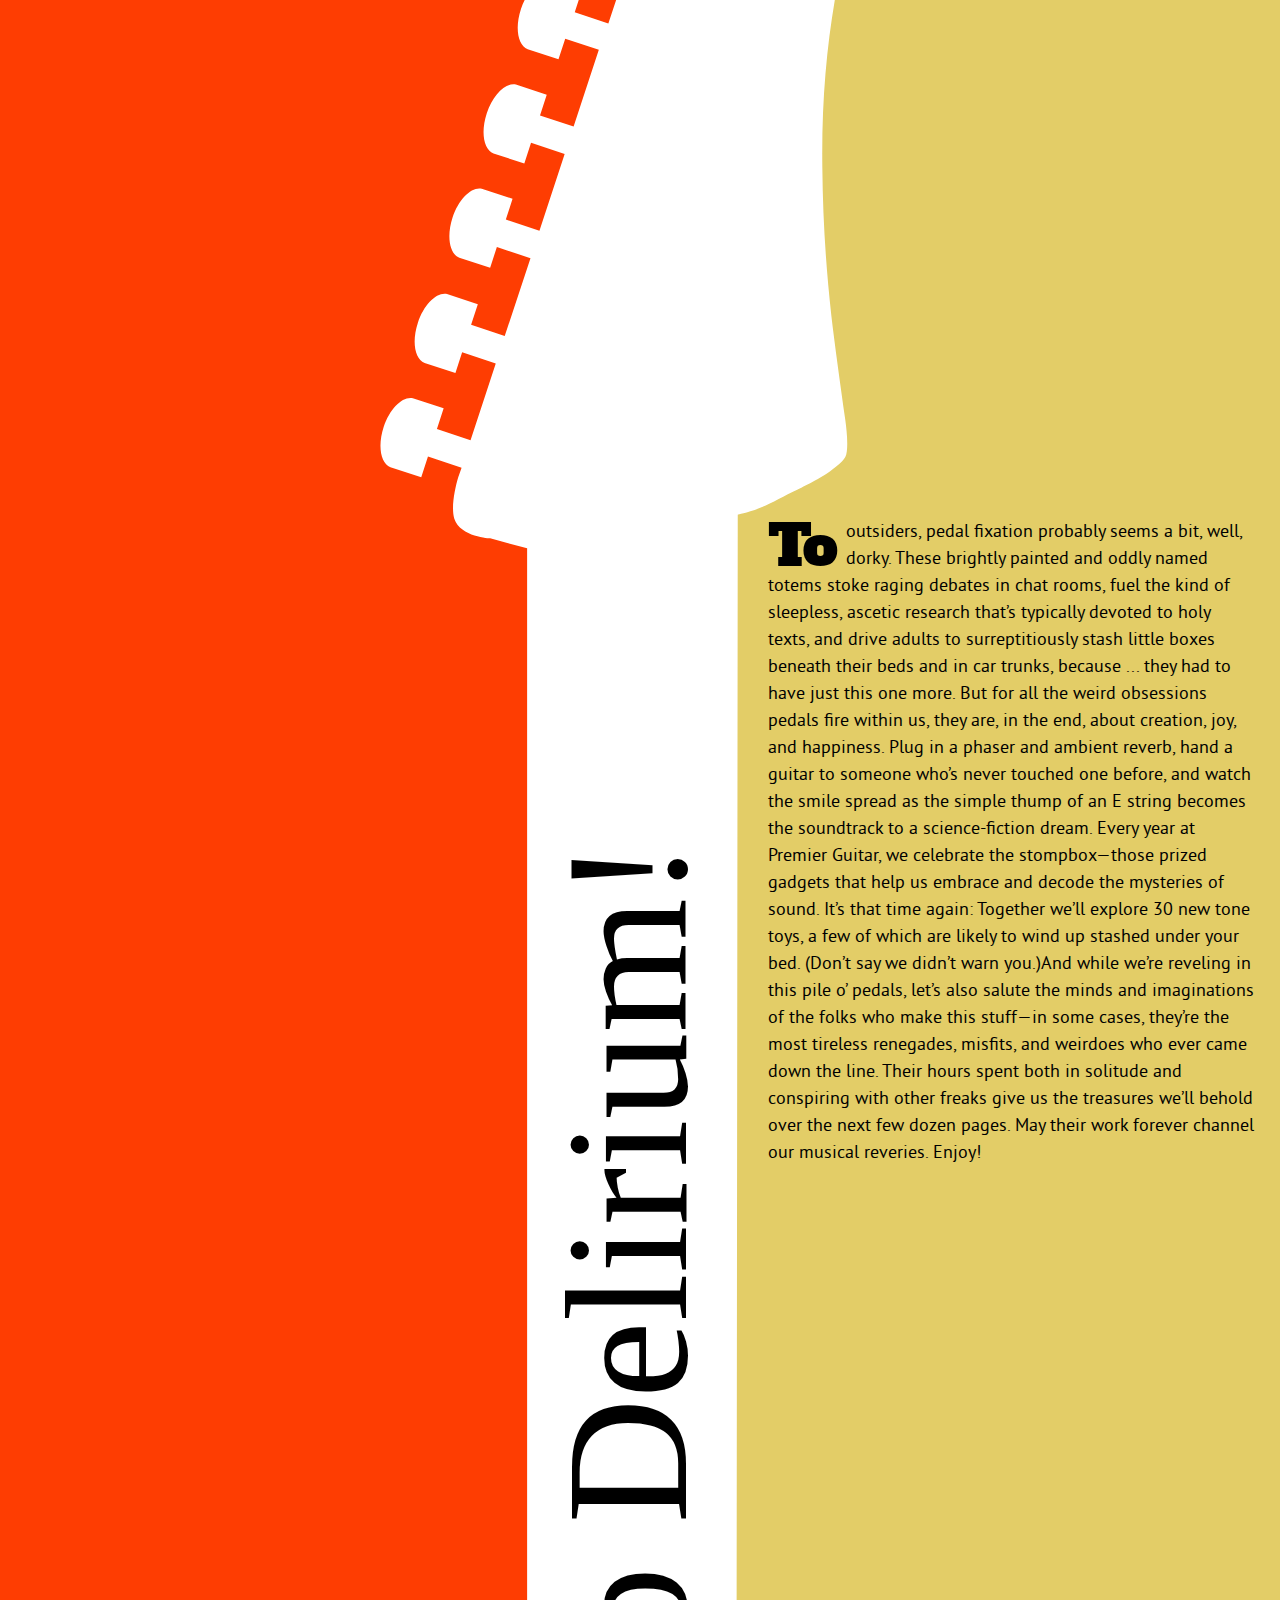
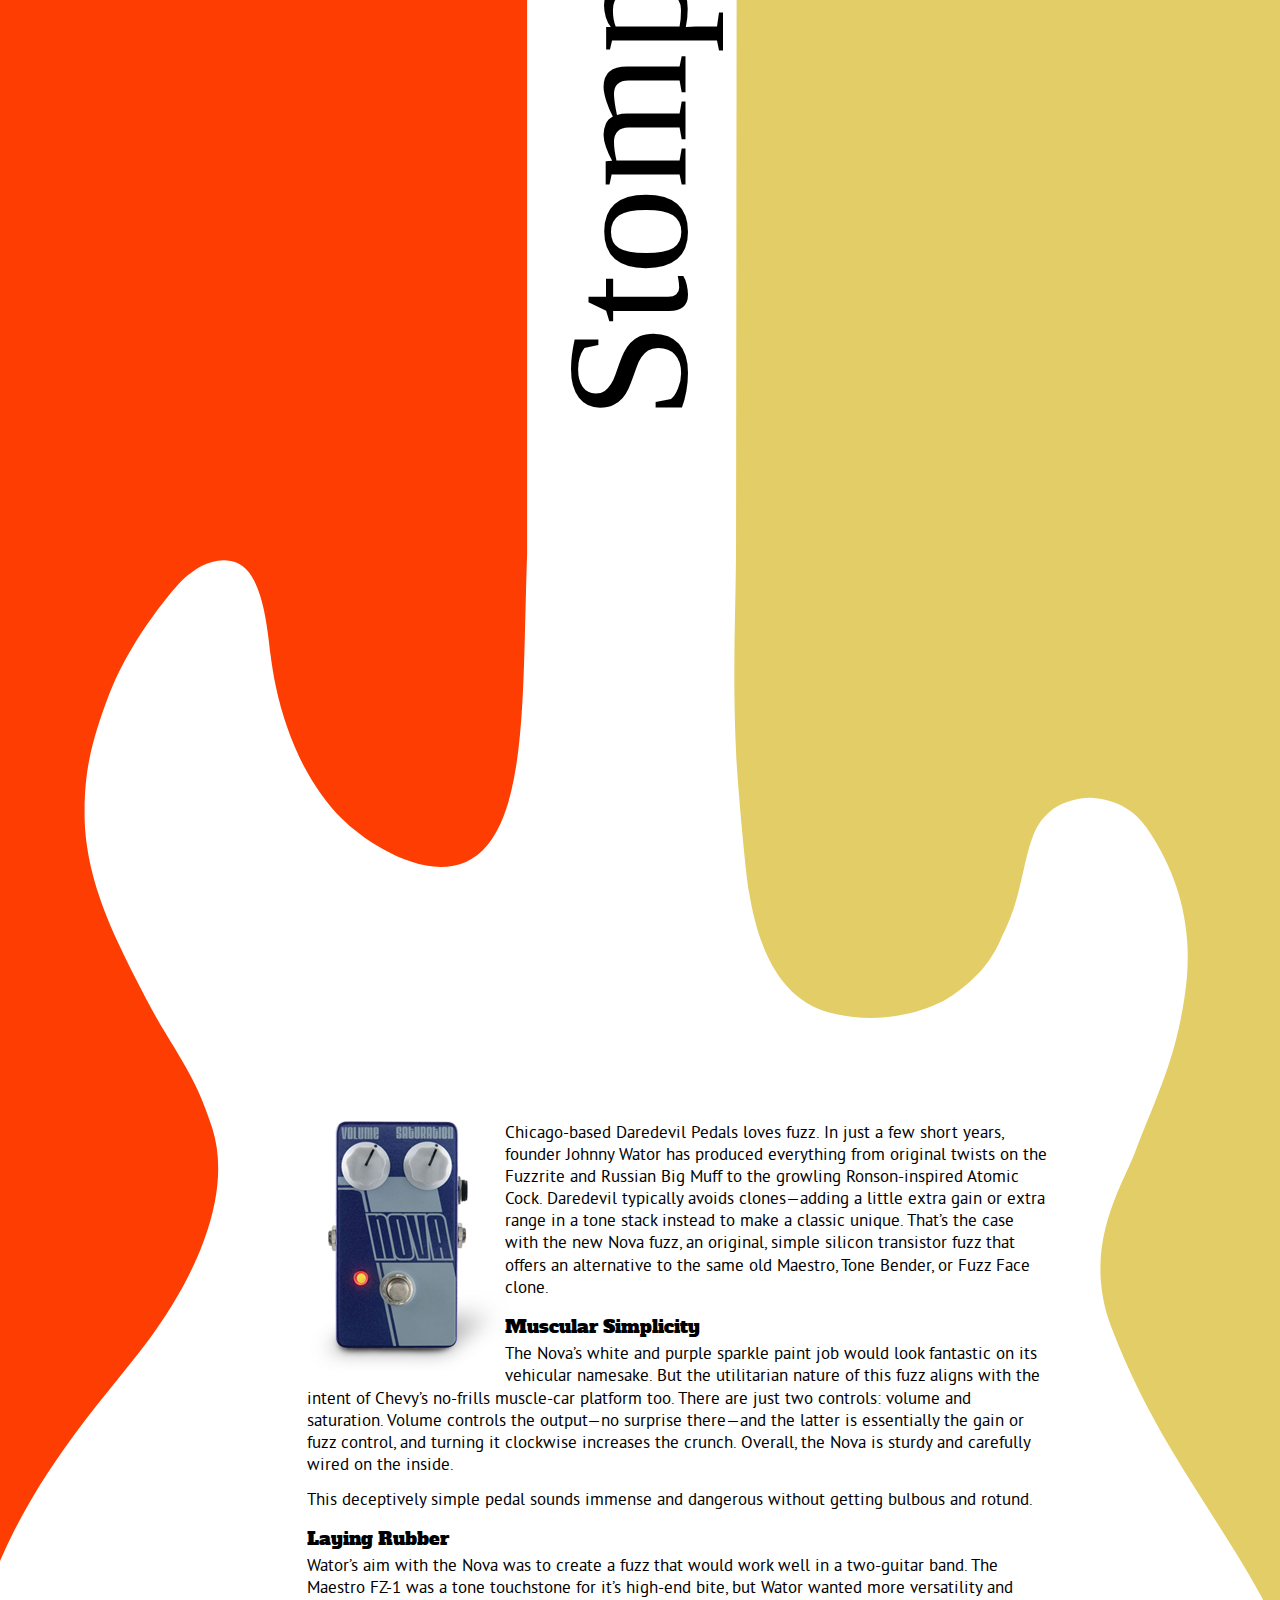
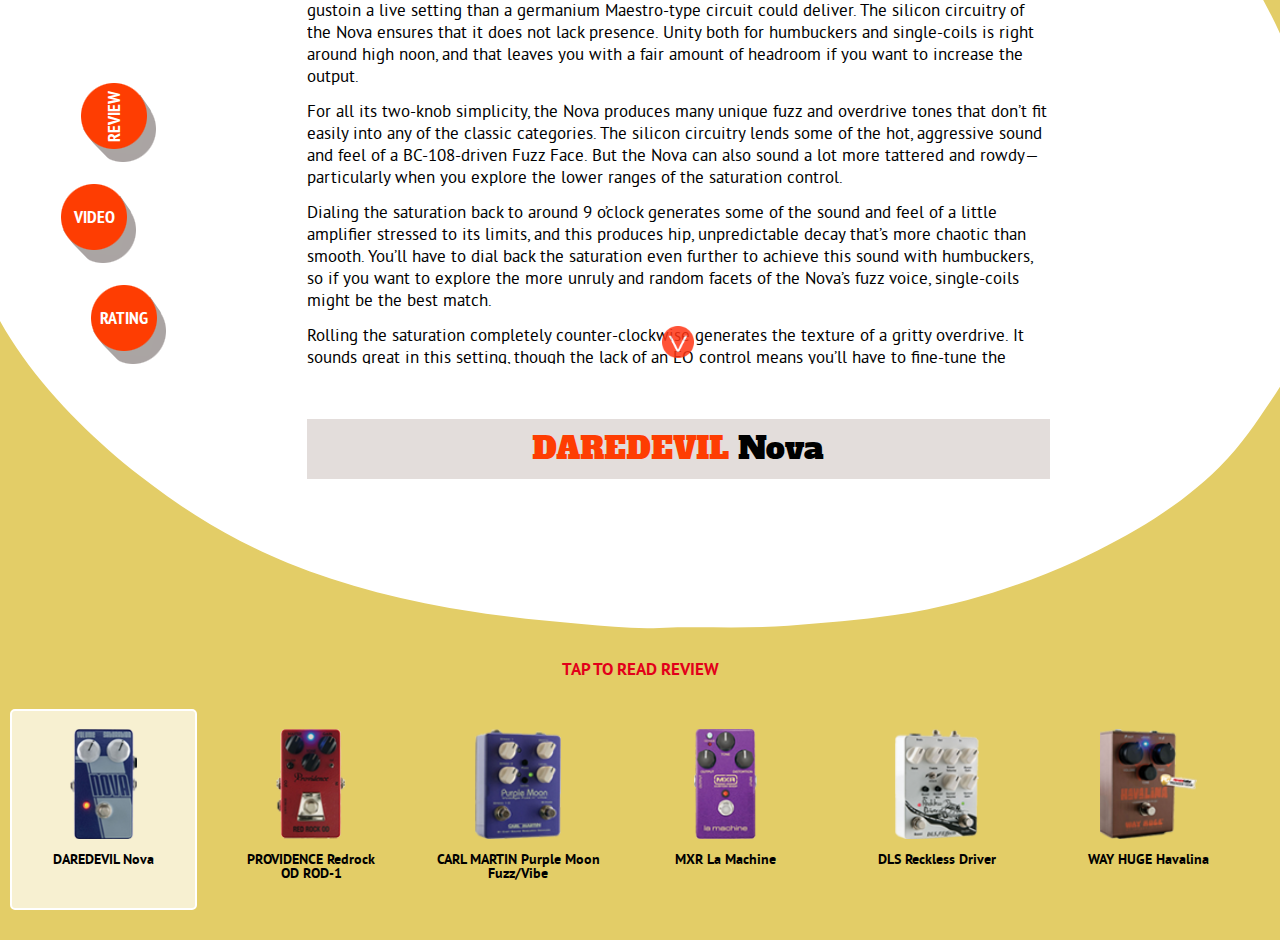
==== commit 88d8becc: "adding guitar files" ====
--- a/gtxceldemotemplates/guitar/index.html
+++ b/gtxceldemotemplates/guitar/index.html
@@ -11,7 +11,6 @@
 		<section id="guitar">
 			<div id="guitar-container">
 				<img src="img/guitar-top.svg" class="mobile-only" id="guitar-top"/>
-				<div id="title" class="mobile-only">Stomp Delirium!</div>
 			</div>
 		</section>
 
@@ -20,17 +19,12 @@
 
 			<div id="red" class="desktop-only"></div>
 
-			<div id="title-container" class="desktop-only">
-				<h1 id="full-title">Stomp Delirium!</h1>
-			</div>
-			
-
 			<div id="intro">
-				<span class="highlight">To</span> outsiders, pedal fixation probably seems a bit, well, dorky. These brightly painted and oddly named totems stoke raging debates in chat rooms, fuel the kind of sleepless, ascetic research that’s typically devoted to holy texts, and drive adults to surreptitiously stash little boxes beneath their beds and in car trunks, because ... they had to have just this one more.But for all the weird obsessions pedals fire within us, they are, in the end, about creation, joy, and happiness. Plug in a phaser and ambient reverb, hand a guitar to someone who’s never touched one before, and watch the smile spread as the simple thump of an E string becomes the soundtrack to a science-fiction dream.And so it goes: From distortions that evoke the sound of raining hellfire to pitch harmonizers and delays that conjure wee caterpillars dancing in the morning dew, pedals are about stimulating our imaginations and manifesting our wildest sonic fantasies. Every year at Premier Guitar, we celebrate the stompbox—those prized gadgets that help us embrace and decode the mysteries of sound. It’s that time again: Together we’ll explore 30 new tone toys, a few of which are likely to wind up stashed under your bed. (Don’t say we didn’t warn you.)And while we’re reveling in this pile o’ pedals, let’s also salute the minds and imaginations of the folks who make this stuff—in some cases, they’re the most tireless renegades, misfits, and weirdoes who ever came down the line. Their hours spent both in solitude and conspiring with other freaks give us the treasures we’ll behold over the next few dozen pages. May their work forever channel our musical reveries. Enjoy!
+				<span class="highlight">To</span> outsiders, pedal fixation probably seems a bit, well, dorky. These brightly painted and oddly named totems stoke raging debates in chat rooms, fuel the kind of sleepless, ascetic research that’s typically devoted to holy texts, and drive adults to surreptitiously stash little boxes beneath their beds and in car trunks, because ... they had to have just this one more. But for all the weird obsessions pedals fire within us, they are, in the end, about creation, joy, and happiness. Plug in a phaser and ambient reverb, hand a guitar to someone who’s never touched one before, and watch the smile spread as the simple thump of an E string becomes the soundtrack to a science-fiction dream. Every year at Premier Guitar, we celebrate the stompbox—those prized gadgets that help us embrace and decode the mysteries of sound. It’s that time again: Together we’ll explore 30 new tone toys, a few of which are likely to wind up stashed under your bed. (Don’t say we didn’t warn you.)And while we’re reveling in this pile o’ pedals, let’s also salute the minds and imaginations of the folks who make this stuff—in some cases, they’re the most tireless renegades, misfits, and weirdoes who ever came down the line. Their hours spent both in solitude and conspiring with other freaks give us the treasures we’ll behold over the next few dozen pages. May their work forever channel our musical reveries. Enjoy!
 			</div>
 			<div id="buttons" class="desktop-only">
 				
-				<div class="button active" data-action="review">
+				<div class="button active btn-review" data-action="review">
 					<img src="img/button.png" class="btn-img"/>
 					<div class="btn-text">Review</div>
 				</div>
@@ -54,6 +48,7 @@
 				</div>
 				<div id="content-title"></div>
 			</div>
+			<img src="img/arrow.png" class="scroll-arrow desktop-only"/>
 			
 		</div><!-- end guitar full container -->
 		
@@ -85,7 +80,7 @@
 				<div class="pedal" data-pedal="providence-redrock">
 					<div class="selection-highlight"></div>
 					<img src="img/pedal3.png" alt="PROVIDENCE Redrock OD ROD-1" class="pedal-img"/>
-					<p class="pedal-name">PROVIDENCE Redrock OD ROD-1</p>
+					<p class="pedal-name">PROVIDENCE Redrock<br/>OD ROD-1</p>
 				</div>
 				<!-- END PEDAL-->
 
@@ -124,40 +119,47 @@
 				<h1 class="pedal-name"><span class="name-highlight">Daredevil</span> Nova</h1>
 				
 				<!-- REVIEW -->
-				<div class="pedal-review">
-					<img src="img/big/pedal1.png" alt="Daredevil Nova" class="pedal-large"/>
-					<div class="pedal-info">
-						<p>Chicago-based Daredevil Pedals loves fuzz. In just a few short years, founder Johnny Wator has produced everything from original twists on the Fuzzrite and Russian Big Muff to the growling Ronson-inspired Atomic Cock. Daredevil typically avoids clones&#8212;adding a little extra gain or extra range in a tone stack instead to make a classic unique. That&#8217;s the case with the new Nova fuzz, an original, simple silicon transistor fuzz that offers an alternative to the same old Maestro, Tone Bender, or Fuzz Face clone.</p>
-
-						<h2>Muscular Simplicity</h2>
-
-						<p>The Nova&#8217;s white and purple sparkle paint job would look fantastic on its vehicular namesake. But the utilitarian nature of this fuzz aligns with the intent of Chevy&#8217;s no-frills muscle-car platform too. There are just two controls: volume and saturation. Volume controls the output&#8212;no surprise there&#8212;and the latter is essentially the gain or fuzz control, and turning it clockwise increases the crunch. Overall, the Nova is sturdy and carefully wired on the inside.</p>
-
-						<p>This deceptively simple pedal sounds immense and dangerous without getting bulbous and rotund.</p>
-
-						<h2>Laying Rubber</h2>
-
-						<p>Wator&#8217;s aim with the Nova was to create a fuzz that would work well in a two-guitar band. The Maestro FZ-1 was a tone touchstone for it&#8217;s high-end bite, but Wator wanted more versatility and gustoin a live setting than a germanium Maestro-type circuit could deliver. The silicon circuitry of the Nova ensures that it does not lack presence. Unity both for humbuckers and single-coils is right around high noon, and that leaves you with a fair amount of headroom if you want to increase the output.</p>
-
-						<p>For all its two-knob simplicity, the Nova produces many unique fuzz and overdrive tones that don&#8217;t fit easily into any of the classic categories. The silicon circuitry lends some of the hot, aggressive sound and feel of a BC-108-driven Fuzz Face. But the Nova can also sound a lot more tattered and rowdy&#8212;particularly when you explore the lower ranges of the saturation control.</p>
-
-						<p>Dialing the saturation back to around 9 o&#8217;clock generates some of the sound and feel of a little amplifier stressed to its limits, and this produces hip, unpredictable decay that&#8217;s more chaotic than smooth. You&#8217;ll have to dial back the saturation even further to achieve this sound with humbuckers, so if you want to explore the more unruly and random facets of the Nova&#8217;s fuzz voice, single-coils might be the best match.</p>
-
-						<p>Rolling the saturation completely counter-clockwise generates the texture of a gritty overdrive. It sounds great in this setting, though the lack of an EQ control means you&#8217;ll have to fine-tune the sound using your guitar&#8217;s tone knob.</p>
-
-						<p>Maxing the saturation highlights the range of this deceptively simple pedal. It sounds immense and dangerous without getting bulbous and rotund like a Big Muff, and the overall output has a healthy, well-defined midrange. This keeps the harmonic detail of single notes and big chords intact, even when you venture into more substantial, Fuzz Face-like sustain textures.</p>
-
-						<p>If the Nova lacks anything, it&#8217;s the wide-ranging sensitivity to a guitar&#8217;s volume knob&#8212;a signature of the best Fuzz Faces and Tone Benders. Rolling back your volume cleans up the crunch, and there are great tones here. But there&#8217;s a little less sustain on tap in these attenuated settings than a good silicon Fuzz Face. If you use humbuckers, you&#8217;ll notice this phenomenon a lot less. In general, the smooth output of good humbuckers is an ideal match for the Nova&#8212;particularly if you like to use guitar volume to shape output and tone.</p>
-
-						<h2>The Verdict</h2>
-
-						<p>The Nova is a great fuzz box for the 135 bucks. The simple design, big tone, and excellent note-to-note definition is ideal for bombastic, full-bodied leads or chiming or chugging chord work. And if you need a fuzz that guarantees you&#8217;ll cut through a booming band, there&#8217;s volume and midrange aplenty. The tradeoff may be a little loss of dynamics with some single-coils. But if you tend to keep the pedal to the metal, the Nova will keep you riding high in the mix.</p>
-					</div>
+				<div class="pedal-review-container">
+					<div class="pedal-review">
+						<img src="img/big/pedal1.png" alt="Daredevil Nova" class="pedal-large"/>
+						<div class="pedal-info">
+							<p>Chicago-based Daredevil Pedals loves fuzz. In just a few short years, founder Johnny Wator has produced everything from original twists on the Fuzzrite and Russian Big Muff to the growling Ronson-inspired Atomic Cock. Daredevil typically avoids clones&#8212;adding a little extra gain or extra range in a tone stack instead to make a classic unique. That&#8217;s the case with the new Nova fuzz, an original, simple silicon transistor fuzz that offers an alternative to the same old Maestro, Tone Bender, or Fuzz Face clone.</p>
+
+							<h2>Muscular Simplicity</h2>
+
+							<p>The Nova&#8217;s white and purple sparkle paint job would look fantastic on its vehicular namesake. But the utilitarian nature of this fuzz aligns with the intent of Chevy&#8217;s no-frills muscle-car platform too. There are just two controls: volume and saturation. Volume controls the output&#8212;no surprise there&#8212;and the latter is essentially the gain or fuzz control, and turning it clockwise increases the crunch. Overall, the Nova is sturdy and carefully wired on the inside.</p>
+
+							<p>This deceptively simple pedal sounds immense and dangerous without getting bulbous and rotund.</p>
+
+							<h2>Laying Rubber</h2>
+
+							<p>Wator&#8217;s aim with the Nova was to create a fuzz that would work well in a two-guitar band. The Maestro FZ-1 was a tone touchstone for it&#8217;s high-end bite, but Wator wanted more versatility and gustoin a live setting than a germanium Maestro-type circuit could deliver. The silicon circuitry of the Nova ensures that it does not lack presence. Unity both for humbuckers and single-coils is right around high noon, and that leaves you with a fair amount of headroom if you want to increase the output.</p>
+
+							<p>For all its two-knob simplicity, the Nova produces many unique fuzz and overdrive tones that don&#8217;t fit easily into any of the classic categories. The silicon circuitry lends some of the hot, aggressive sound and feel of a BC-108-driven Fuzz Face. But the Nova can also sound a lot more tattered and rowdy&#8212;particularly when you explore the lower ranges of the saturation control.</p>
+
+							<p>Dialing the saturation back to around 9 o&#8217;clock generates some of the sound and feel of a little amplifier stressed to its limits, and this produces hip, unpredictable decay that&#8217;s more chaotic than smooth. You&#8217;ll have to dial back the saturation even further to achieve this sound with humbuckers, so if you want to explore the more unruly and random facets of the Nova&#8217;s fuzz voice, single-coils might be the best match.</p>
+
+							<p>Rolling the saturation completely counter-clockwise generates the texture of a gritty overdrive. It sounds great in this setting, though the lack of an EQ control means you&#8217;ll have to fine-tune the sound using your guitar&#8217;s tone knob.</p>
+
+							<p>Maxing the saturation highlights the range of this deceptively simple pedal. It sounds immense and dangerous without getting bulbous and rotund like a Big Muff, and the overall output has a healthy, well-defined midrange. This keeps the harmonic detail of single notes and big chords intact, even when you venture into more substantial, Fuzz Face-like sustain textures.</p>
+
+							<p>If the Nova lacks anything, it&#8217;s the wide-ranging sensitivity to a guitar&#8217;s volume knob&#8212;a signature of the best Fuzz Faces and Tone Benders. Rolling back your volume cleans up the crunch, and there are great tones here. But there&#8217;s a little less sustain on tap in these attenuated settings than a good silicon Fuzz Face. If you use humbuckers, you&#8217;ll notice this phenomenon a lot less. In general, the smooth output of good humbuckers is an ideal match for the Nova&#8212;particularly if you like to use guitar volume to shape output and tone.</p>
+
+							<h2>The Verdict</h2>
+
+							<p>The Nova is a great fuzz box for the 135 bucks. The simple design, big tone, and excellent note-to-note definition is ideal for bombastic, full-bodied leads or chiming or chugging chord work. And if you need a fuzz that guarantees you&#8217;ll cut through a booming band, there&#8217;s volume and midrange aplenty. The tradeoff may be a little loss of dynamics with some single-coils. But if you tend to keep the pedal to the metal, the Nova will keep you riding high in the mix.</p>
+						</div>
+
+						
+					</div>
+					<img src="img/arrow.png" class="scroll-arrow"/>
 				</div>
 
 				<!-- VIDEO -->
 				<div class="pedal-vid">
-					<iframe src="http://content.jwplatform.com/players/NZ0gaB2P-vFx6C1vU.html" width="100%" height="100%" frameborder="0" scrolling="auto"></iframe>
+					<video controls>
+					  <source src="video/pedal1.mp4" type="video/mp4">
+					</video>
 				</div>
 
 				<!-- RATING -->
@@ -232,42 +234,47 @@
 			<!-- START PEDAL INFO -->
 			<div id="mxr-la-machine" class="pedal-section">
 				<h1 class="pedal-name"><span class="name-highlight">MXR</span> La Machine</h1>
-				
-				<!-- REVIEW -->
-				<div class="pedal-review">
-					<img src="img/big/pedal2.png" alt="MXR La Machine" class="pedal-large"/>
-					<div class="pedal-info">
-						<p>What is it about octave fuzz? Hendrix-based hero associations aside, there&#8217;s something else that draws us in. It&#8217;s a sound that&#8217;s a bit filthy, a bit decadent, tough, chaotic, and exploding with sass&#8212;like the electric feel of strutting big city streets in the wee hours. Like all rich and intoxicating things, octave fuzz is best in moderation. But used with discretion and timing, it&#8217;s one of the most distinctive ways to drive a riff or solo home.</p>
-
-						<p>MXR&#8217;s La Machine is as mean and heavy as a good octave fuzz should be. But there&#8217;s also a civility (and we use that word loosely) that makes it very rewarding and a bit more user-friendly&#8212;an octave fuzz that works as well for the neophyte as the experienced octave fuzzist.</p>
-
-						<h2>More Miniscule Machine Gun</h2>
-
-						<p>As the name coyly suggests, La Machine is inspired by the Foxx Tone Machine, a (literally) fuzzy, flocked octave-fuzz box that appeared at the height of the early-&#8217;70s effects boom. While not as renowned as the Octavia or Univox Super-Fuzz, many would argue the Tone Machine was more versatile and sounded every bit as good as those icons.</p>
-
-						<p>Few fuzzes cross over from Beck-era Yardbirds to desert rock excess with such ease.</p>
-
-						<p>Because MXR flipped the PCB on La Machine, it&#8217;s hard to know what means they use to approximate the Tone Machine&#8217;s combination of fuzz corpulence and octave wail. But the control set on the compact La Machine is virtually identical, save for a small push button for the octave function that stands in for the Foxx&#8217;s side-mounted toggle switch. For Tone Machine devotees that kept space-hogging originals off their boards, MXR&#8217;s smaller path to comparable tones will be a godsend.</p>
-
-						<h2>High-Octave Hustle</h2>
-
-						<p>Like a lot of fuzz seekers, I always enjoyed the Tone Machine&#8217;s two-headed versatility. Again, La Machine excels at this duality. The basic fuzz is huge and more Big Muff-like than the fuzz on the original Tone Machine. But it&#8217;s varied, responsive, and wide-ranging enough to be the only fuzz on your board.</p>
-
-						<p>The fattest fuzz tones are abloom with harmonics, exhibiting a high-caloric feel that evokes a cross between &#8217;70s and Sovtek-era Muffs, but with a little less compression and slightly more immediate pick response. La Machine can also generate mid-&#8217;60s-style insect buzz with uncommon sustain when you set the tone and distortion controls just right. Few fuzzes cross over from Beck-era Yardbirds to desert rock excess with such ease.</p>
-
-						<p>Like the basic fuzz, the octave effect is very adaptive, malleable, and responsive to input from the tone and distortion controls. Dialing back the distortion highlights how good the octave signal can sound without the low-end support of the fuzz. In this environment, an octave signal <em>can</em> sound stark naked, but La Machine exhibits a singing quality that players will find more forgiving than what&#8217;s offered by typical octave boxes.</p>
-
-						<p>With the fuzz and octave raging at once, La Machine is monstrous. It can add extra tonnage to Band of Gypsys leads or deliver you to stoner rock heaven. This is one of the smoother pairings of octave and fuzz you&#8217;ll encounter too. And though you still get all the glorious, glitchy phase cancellations and ghost harmonics you want from an octave fuzz, there&#8217;s a smoothness to chords and a touch sensitivity that you don&#8217;t hear and feel as readily in other octave units.</p>
-
-						<h2>The Verdict</h2>
-
-						<p>La Machine is a great octave fuzz for players who find the Octavia or Super-Fuzz a little too hectic and tough to wrangle. It&#8217;s smoother than those units and the fuzz is more in line with players who like a little more gain, more Muff-like flavors, and a more modern touch. And it carries a real cool price for a MXR Custom Shop pedal. Don&#8217;t wait too long though&#8212;word is, they aren&#8217;t making many.</p>
-					</div>
+					
+					<!-- REVIEW -->
+				<div class="pedal-review-container">
+					<div class="pedal-review">
+						<img src="img/big/pedal2.png" alt="MXR La Machine" class="pedal-large"/>
+						<div class="pedal-info">
+							<p>What is it about octave fuzz? Hendrix-based hero associations aside, there&#8217;s something else that draws us in. It&#8217;s a sound that&#8217;s a bit filthy, a bit decadent, tough, chaotic, and exploding with sass&#8212;like the electric feel of strutting big city streets in the wee hours. Like all rich and intoxicating things, octave fuzz is best in moderation. But used with discretion and timing, it&#8217;s one of the most distinctive ways to drive a riff or solo home.</p>
+
+							<p>MXR&#8217;s La Machine is as mean and heavy as a good octave fuzz should be. But there&#8217;s also a civility (and we use that word loosely) that makes it very rewarding and a bit more user-friendly&#8212;an octave fuzz that works as well for the neophyte as the experienced octave fuzzist.</p>
+
+							<h2>More Miniscule Machine Gun</h2>
+
+							<p>As the name coyly suggests, La Machine is inspired by the Foxx Tone Machine, a (literally) fuzzy, flocked octave-fuzz box that appeared at the height of the early-&#8217;70s effects boom. While not as renowned as the Octavia or Univox Super-Fuzz, many would argue the Tone Machine was more versatile and sounded every bit as good as those icons.</p>
+
+							<p>Few fuzzes cross over from Beck-era Yardbirds to desert rock excess with such ease.</p>
+
+							<p>Because MXR flipped the PCB on La Machine, it&#8217;s hard to know what means they use to approximate the Tone Machine&#8217;s combination of fuzz corpulence and octave wail. But the control set on the compact La Machine is virtually identical, save for a small push button for the octave function that stands in for the Foxx&#8217;s side-mounted toggle switch. For Tone Machine devotees that kept space-hogging originals off their boards, MXR&#8217;s smaller path to comparable tones will be a godsend.</p>
+
+							<h2>High-Octave Hustle</h2>
+
+							<p>Like a lot of fuzz seekers, I always enjoyed the Tone Machine&#8217;s two-headed versatility. Again, La Machine excels at this duality. The basic fuzz is huge and more Big Muff-like than the fuzz on the original Tone Machine. But it&#8217;s varied, responsive, and wide-ranging enough to be the only fuzz on your board.</p>
+
+							<p>The fattest fuzz tones are abloom with harmonics, exhibiting a high-caloric feel that evokes a cross between &#8217;70s and Sovtek-era Muffs, but with a little less compression and slightly more immediate pick response. La Machine can also generate mid-&#8217;60s-style insect buzz with uncommon sustain when you set the tone and distortion controls just right. Few fuzzes cross over from Beck-era Yardbirds to desert rock excess with such ease.</p>
+
+							<p>Like the basic fuzz, the octave effect is very adaptive, malleable, and responsive to input from the tone and distortion controls. Dialing back the distortion highlights how good the octave signal can sound without the low-end support of the fuzz. In this environment, an octave signal <em>can</em> sound stark naked, but La Machine exhibits a singing quality that players will find more forgiving than what&#8217;s offered by typical octave boxes.</p>
+
+							<p>With the fuzz and octave raging at once, La Machine is monstrous. It can add extra tonnage to Band of Gypsys leads or deliver you to stoner rock heaven. This is one of the smoother pairings of octave and fuzz you&#8217;ll encounter too. And though you still get all the glorious, glitchy phase cancellations and ghost harmonics you want from an octave fuzz, there&#8217;s a smoothness to chords and a touch sensitivity that you don&#8217;t hear and feel as readily in other octave units.</p>
+
+							<h2>The Verdict</h2>
+
+							<p>La Machine is a great octave fuzz for players who find the Octavia or Super-Fuzz a little too hectic and tough to wrangle. It&#8217;s smoother than those units and the fuzz is more in line with players who like a little more gain, more Muff-like flavors, and a more modern touch. And it carries a real cool price for a MXR Custom Shop pedal. Don&#8217;t wait too long though&#8212;word is, they aren&#8217;t making many.</p>
+						</div>
+					</div>
+					<img src="img/arrow.png" class="scroll-arrow"/>
 				</div>
 
 				<!-- VIDEO -->
 				<div class="pedal-vid">
-					<iframe src="http://content.jwplatform.com/players/NZ0gaB2P-vFx6C1vU.html" width="100%" height="100%" frameborder="0" scrolling="auto"></iframe>
+					<video controls>
+					  <source src="video/pedal2.mp4" type="video/mp4">
+					</video>
 				</div>
 
 				<!-- RATING -->
@@ -344,36 +351,41 @@
 				<h1 class="pedal-name"><span class="name-highlight">PROVIDENCE</span> Redrock OD ROD-1</h1>
 				
 				<!-- REVIEW -->
-				<div class="pedal-review">
-					<img src="img/big/pedal3.png" alt="PROVIDENCE Redrock OD ROD-1" class="pedal-large"/>
-					<div class="pedal-info">
-						<p>While Providence has produced a wide variety of well-built effects over the years, overdrives are the company&#8217;s strength. And the new Red Rock OD ROD-1&#8212;an overdrive specifically designed for single-coil guitars&#8212;is yet another brick in that foundation. With its fat switch and midrange-oriented tone control, it provides flexibility and horsepower for single-coils where other overdrives can be thin or rigid.</p>
-
-						<h2>Little Red Rager</h2>
-
-						<p>Like all Providence boxes, the Japanese-built Red Rock is built to communicate a kind of hefty, road-ready feel. To that end, the footswitch is protected by a steel guard that looks a little like a bottle opener (though I didn&#8217;t test it&#8217;s effectiveness as such), and in general the pedal feels designed and built with a very high quality standard in mind.</p>
-
-						<p>For the most part, the Red Rock adheres to standard overdrive design formula. There&#8217;s master, gain, and tone knobs that adjust output level, gain level, and midrange content, respectively. However, it&#8217;s the two remaining controls that are key to the Red Rock&#8217;s extra flexibility: The fat switch boosts low end, while volume adjusts the input level in the pre-gain stage to compensate for lower-output pickups.</p>
-
-						<h2>Hot Rock</h2>
-
-						<p>The fat switch is one of the most valuable features on the Red Rock. My Fender Jaguar can sound thin on the bottom end, but the fat switch gave it considerably more low-end presence without obscuring its natural voice. There&#8217;s more to the Red Rock than extra bottom end, though: Nudging tone up to 2 o&#8217;clock adds considerable high-midrange focus, giving simple power chords a heavy but cutting presence in two-guitar or bass-heavy ensembles.</p>
-
-						<p>Keeping the tone above noon is vital to maintaining that presence as long as the fat switch is engaged, but much more subdued tone levels still cut impressively through bass and low-mid heaviness. The gain control&#8217;s sweep is considerable. As long as you dial in the appropriate amount of tone in relation to gain, note and string-to-string definition remains excellent. Using a silverface Bassman and a Telecaster, it was easy to cop early Zep lead tones with the gain south of noon.</p>
-
-						<p>The ROD-1&#8217;s focus and clarity assure that it works well with other effects, too. Fuzzes in particular benefit from having the Red Rock&#8217;s midrange boost out front. My vintage RAT has a very narrow sweet spot, but the sweet spot became much bigger with the Red Rock zapping the RAT&#8217;s input.</p>
-
-						<p>While Providence&#8217;s latest overdrive is designed with single-coil pickups in mind, it works great with humbuckers, too. For obvious reasons, the fat switch is less effective with humbuckers, and chords have less definition at higher gain settings. That said, lead tones can still sound searing and huge with humbuckers out front if you make the right adjustments to the tone knob, and if you switch between humbuckers and single coils during a set, a few quick adjustments will keep your signal loud and clear.</p>
-
-						<h2>The Verdict</h2>
-
-						<p>On its own, the Red Rock OD ROD-1 delivers amp-like drive that&#8217;s a perfect match for clean tube amps. The price tag is a bit steep, and there are certainly quite a few ODs on the market that sound great for less. On the other hand, the Red Rock delivers clarity and definition in a thoughtful design that will be a real asset for the single-coil guitarist seeking extra oomph without sacrificing vintage vibe.</p>
-					</div>
+				<div class="pedal-review-container">
+					<div class="pedal-review">
+						<img src="img/big/pedal3.png" alt="PROVIDENCE Redrock OD ROD-1" class="pedal-large"/>
+						<div class="pedal-info">
+							<p>While Providence has produced a wide variety of well-built effects over the years, overdrives are the company&#8217;s strength. And the new Red Rock OD ROD-1&#8212;an overdrive specifically designed for single-coil guitars&#8212;is yet another brick in that foundation. With its fat switch and midrange-oriented tone control, it provides flexibility and horsepower for single-coils where other overdrives can be thin or rigid.</p>
+
+							<h2>Little Red Rager</h2>
+
+							<p>Like all Providence boxes, the Japanese-built Red Rock is built to communicate a kind of hefty, road-ready feel. To that end, the footswitch is protected by a steel guard that looks a little like a bottle opener (though I didn&#8217;t test it&#8217;s effectiveness as such), and in general the pedal feels designed and built with a very high quality standard in mind.</p>
+
+							<p>For the most part, the Red Rock adheres to standard overdrive design formula. There&#8217;s master, gain, and tone knobs that adjust output level, gain level, and midrange content, respectively. However, it&#8217;s the two remaining controls that are key to the Red Rock&#8217;s extra flexibility: The fat switch boosts low end, while volume adjusts the input level in the pre-gain stage to compensate for lower-output pickups.</p>
+
+							<h2>Hot Rock</h2>
+
+							<p>The fat switch is one of the most valuable features on the Red Rock. My Fender Jaguar can sound thin on the bottom end, but the fat switch gave it considerably more low-end presence without obscuring its natural voice. There&#8217;s more to the Red Rock than extra bottom end, though: Nudging tone up to 2 o&#8217;clock adds considerable high-midrange focus, giving simple power chords a heavy but cutting presence in two-guitar or bass-heavy ensembles.</p>
+
+							<p>Keeping the tone above noon is vital to maintaining that presence as long as the fat switch is engaged, but much more subdued tone levels still cut impressively through bass and low-mid heaviness. The gain control&#8217;s sweep is considerable. As long as you dial in the appropriate amount of tone in relation to gain, note and string-to-string definition remains excellent. Using a silverface Bassman and a Telecaster, it was easy to cop early Zep lead tones with the gain south of noon.</p>
+
+							<p>The ROD-1&#8217;s focus and clarity assure that it works well with other effects, too. Fuzzes in particular benefit from having the Red Rock&#8217;s midrange boost out front. My vintage RAT has a very narrow sweet spot, but the sweet spot became much bigger with the Red Rock zapping the RAT&#8217;s input.</p>
+
+							<p>While Providence&#8217;s latest overdrive is designed with single-coil pickups in mind, it works great with humbuckers, too. For obvious reasons, the fat switch is less effective with humbuckers, and chords have less definition at higher gain settings. That said, lead tones can still sound searing and huge with humbuckers out front if you make the right adjustments to the tone knob, and if you switch between humbuckers and single coils during a set, a few quick adjustments will keep your signal loud and clear.</p>
+
+							<h2>The Verdict</h2>
+
+							<p>On its own, the Red Rock OD ROD-1 delivers amp-like drive that&#8217;s a perfect match for clean tube amps. The price tag is a bit steep, and there are certainly quite a few ODs on the market that sound great for less. On the other hand, the Red Rock delivers clarity and definition in a thoughtful design that will be a real asset for the single-coil guitarist seeking extra oomph without sacrificing vintage vibe.</p>
+						</div>
+					</div>
+					<img src="img/arrow.png" class="scroll-arrow"/>
 				</div>
 
 				<!-- VIDEO -->
 				<div class="pedal-vid">
-					<iframe src="http://content.jwplatform.com/players/NZ0gaB2P-vFx6C1vU.html" width="100%" height="100%" frameborder="0" scrolling="auto"></iframe>
+					<video controls>
+					  <source src="video/pedal3.mp4" type="video/mp4">
+					</video>
 				</div>
 
 				<!-- RATING -->
@@ -450,42 +462,47 @@
 				<h1 class="pedal-name"><span class="name-highlight">DLS</span> Reckless Driver</h1>
 				
 				<!-- REVIEW -->
-				<div class="pedal-review">
-					<img src="img/big/pedal4.png" alt="DLS Reckless Driver" class="pedal-large"/>
-					<div class="pedal-info">
-						<p>DLS is famous for their delay and modulation effects&#8212;so much so that to see a new overdrive among their pedal roster verges on, well &#8230; odd. But in classic DLS style, the new dual-channel Reckless Driver isn&#8217;t just another generic OD: It generates boost, overdrive, and distortion in many colors&#8212;from nearly transparent to crunchy&#8212;all with a remarkable dynamic sensitivity.</p>
-
-						<h2>Refined Recklessness</h2>
-
-						<p>While the pedal&#8217;s name hints at the potential for sonic havoc, there is nothing reckless about the pedal&#8217;s design. It feels meticulously engineered and uses top-shelf parts, like Amphenol jacks and 3P3T switching. The craftsmanship is impressive. So is DLS&#8217; ability to cram so many controls onto a relatively compact surface without inducing total confusion. There&#8217;s volume and gain for each channel (the higher-gain &#8220;boost&#8221; channel and the curiously named &#8220;normal&#8221; channel), a shared EQ section consisting of bass and treble knobs, two mini knobs for each channel&#8217;s wet/dry mix, a toggle switch for attack, and two footswitches. Under the hood you&#8217;ll find internal trim pots for input stage and distortion input stage.</p>
-
-						<p>The Reckless Driver feels very much like an extension of your hands and instrument.</p>
-
-						<h2>Pedal to the Metal</h2>
-
-						<p>I tested the Reckless Driver using a Gibson SG and a Music Man Axis Sport through a Fender Super-Sonic combo and a solid-state Roland Jazz Chorus, and the extent to which you can tailor this pedal to amps of such radically different circuitry is remarkable.</p>
-
-						<p>The mix knobs let you balance how much clean signal you want blended in, which significantly expands the Reckless Diver&#8217;s palette. With the normal mix control set in the middle and the normal gain set just shy of noon, I got a very pleasing, edge-of-breakup, low-to-mid gain sound that highlights the harmonic detail in open-position chords.</p>
-
-						<p>Even at this gain level, the pedal has great range. The unit&#8217;s touch sensitivity is very perceptible and musical, and allows you to add texture to different sections in a song based on the intensity of your attack. The harder you hit the strings, the rattier the overdrive sounds.</p>
-
-						<p>But a light attack or thumbpicking can make the pedal sound downright dignified. Indeed, the Reckless Driver feels very much like an extension of your hands and instrument. With the gain set low, the normal channel works well as an always-on signal enhancer that can thicken and excite an otherwise anemic amp tone.</p>
-
-						<p>The circuit routes the normal channel into the boost channel, and the drive from the combined channels generates some of the most complex and natural amplifier overdrive I&#8217;ve ever heard with a pedal in the mix. Individual notes bloom and decay with a very organic feel.</p>
-
-						<p>Maxing the gain on both channels yields a fairly aggressive distortion. But where a lot of pedals would drown dynamics and overtones in a sea of compressed, dark gain, the Reckless Driver is articulate, clear, bright, lively, and open sounding. Even with the treble all the way off and the bass all the way up, there&#8217;s plenty of note-to-note definition and room for picking dynamics.</p>
-
-						<p>You can tailor how the Reckless Driver interacts with your picking by using the attack toggle switch. With the switch to the left, you get a softer and warmer attack that works well for fusion and smooth-but-heavy blues. Flicking the switch to the right adds brightness and a faster attack. The shift can be subtle but you can definitely feel the difference.</p>
-
-						<h2>The Verdict</h2>
-
-						<p>There&#8217;s no shortage of dirt boxes out there. And there&#8217;s some very good 2-channel overdrive and distortion units at great prices. But it&#8217;s not easy to find one that offers as broad a range of natural OD and distortion&#8212;sounds that can bring your playing to life&#8212;as the Reckless Driver. Given the unit&#8217;s high quality and versatility, it&#8217;s an excellent value too.</p>
-					</div>
+				<div class="pedal-review-container">
+					<div class="pedal-review">
+						<img src="img/big/pedal4.png" alt="DLS Reckless Driver" class="pedal-large"/>
+						<div class="pedal-info">
+							<p>DLS is famous for their delay and modulation effects&#8212;so much so that to see a new overdrive among their pedal roster verges on, well &#8230; odd. But in classic DLS style, the new dual-channel Reckless Driver isn&#8217;t just another generic OD: It generates boost, overdrive, and distortion in many colors&#8212;from nearly transparent to crunchy&#8212;all with a remarkable dynamic sensitivity.</p>
+
+							<h2>Refined Recklessness</h2>
+
+							<p>While the pedal&#8217;s name hints at the potential for sonic havoc, there is nothing reckless about the pedal&#8217;s design. It feels meticulously engineered and uses top-shelf parts, like Amphenol jacks and 3P3T switching. The craftsmanship is impressive. So is DLS&#8217; ability to cram so many controls onto a relatively compact surface without inducing total confusion. There&#8217;s volume and gain for each channel (the higher-gain &#8220;boost&#8221; channel and the curiously named &#8220;normal&#8221; channel), a shared EQ section consisting of bass and treble knobs, two mini knobs for each channel&#8217;s wet/dry mix, a toggle switch for attack, and two footswitches. Under the hood you&#8217;ll find internal trim pots for input stage and distortion input stage.</p>
+
+							<p>The Reckless Driver feels very much like an extension of your hands and instrument.</p>
+
+							<h2>Pedal to the Metal</h2>
+
+							<p>I tested the Reckless Driver using a Gibson SG and a Music Man Axis Sport through a Fender Super-Sonic combo and a solid-state Roland Jazz Chorus, and the extent to which you can tailor this pedal to amps of such radically different circuitry is remarkable.</p>
+
+							<p>The mix knobs let you balance how much clean signal you want blended in, which significantly expands the Reckless Diver&#8217;s palette. With the normal mix control set in the middle and the normal gain set just shy of noon, I got a very pleasing, edge-of-breakup, low-to-mid gain sound that highlights the harmonic detail in open-position chords.</p>
+
+							<p>Even at this gain level, the pedal has great range. The unit&#8217;s touch sensitivity is very perceptible and musical, and allows you to add texture to different sections in a song based on the intensity of your attack. The harder you hit the strings, the rattier the overdrive sounds.</p>
+
+							<p>But a light attack or thumbpicking can make the pedal sound downright dignified. Indeed, the Reckless Driver feels very much like an extension of your hands and instrument. With the gain set low, the normal channel works well as an always-on signal enhancer that can thicken and excite an otherwise anemic amp tone.</p>
+
+							<p>The circuit routes the normal channel into the boost channel, and the drive from the combined channels generates some of the most complex and natural amplifier overdrive I&#8217;ve ever heard with a pedal in the mix. Individual notes bloom and decay with a very organic feel.</p>
+
+							<p>Maxing the gain on both channels yields a fairly aggressive distortion. But where a lot of pedals would drown dynamics and overtones in a sea of compressed, dark gain, the Reckless Driver is articulate, clear, bright, lively, and open sounding. Even with the treble all the way off and the bass all the way up, there&#8217;s plenty of note-to-note definition and room for picking dynamics.</p>
+
+							<p>You can tailor how the Reckless Driver interacts with your picking by using the attack toggle switch. With the switch to the left, you get a softer and warmer attack that works well for fusion and smooth-but-heavy blues. Flicking the switch to the right adds brightness and a faster attack. The shift can be subtle but you can definitely feel the difference.</p>
+
+							<h2>The Verdict</h2>
+
+							<p>There&#8217;s no shortage of dirt boxes out there. And there&#8217;s some very good 2-channel overdrive and distortion units at great prices. But it&#8217;s not easy to find one that offers as broad a range of natural OD and distortion&#8212;sounds that can bring your playing to life&#8212;as the Reckless Driver. Given the unit&#8217;s high quality and versatility, it&#8217;s an excellent value too.</p>
+						</div>
+					</div>
+					<img src="img/arrow.png" class="scroll-arrow"/>
 				</div>
 
 				<!-- VIDEO -->
 				<div class="pedal-vid">
-					<iframe src="http://content.jwplatform.com/players/NZ0gaB2P-vFx6C1vU.html" width="100%" height="100%" frameborder="0" scrolling="auto"></iframe>
+					<video controls>
+					  <source src="video/pedal4.mp4" type="video/mp4">
+					</video>
 				</div>
 
 				<!-- RATING -->
@@ -562,32 +579,37 @@
 				<h1 class="pedal-name"><span class="name-highlight">CARL MARTIN</span> Purple Moon</h1>
 				
 				<!-- REVIEW -->
-				<div class="pedal-review">
-					<img src="img/big/pedal5.png" alt="Carl Martin Purple Moon Fuzz/Vibe" class="pedal-large"/>
-					<div class="pedal-info">
-						<p>Denmark regularly tops the list of Happiest Places on Earth. Obviously that&#8217;s due to their unusually high number of effects manufacturers per capita. TC Electronic, Emma, Reuss, and T-Rex are a few of the builders that call the nation their home. They have a reputation for building high-quality, no-nonsense effects, and the same is true of Gren&#229;&#8217;s East Sound Research, AKA Carl Martin. (The Purple Moon, however, is part of Carl Martin&#8217;s Chinese-made Vintage series.)</p>
-
-						<h2>Nailing the Vibe</h2>
-
-						<p>Carl Martin&#8217;s latest offering is a psychedelic toolkit that combines classic Uni-Vibe tones with blistering silicon fuzz in one bombproof housing. The controls are intuitive and well organized: On the vibe side are knobs for speed 1 and speed 2, with a footswitch to toggle between them and flashing LEDs to indicate their rates. Depth and level controls let you dial in the desired amount of swirl.</p>
-
-						<p>Meanwhile, mini-pots set the fuzz amount and level. Jacks are top-mounted, minimizing pedalboard clutter, though I wish the foam base plate was packaged separately, because it&#8217;s a chore to remove if you prefer Velcro. The pedal runs via 9V battery or AC adapter.</p>
-
-						<p>As if wired to do so, I grabbed my Strat to test drive the Purple Moon, but then decided to avoid the obvious. With 1960 Les Paul Reissue and Jazzmaster in hand, I plugged into my favorite new amp, a Dusky D20, and did everything in my power <em>not</em> to play &#8220;Breathe&#8221; first.</p>
-
-						<p>Carl Martin has absolutely nailed the Uni-vibe sound, delivering all the blubbery goodness you&#8217;d expect. Remember, Uni-Vibes were developed as &#8220;portable Leslies,&#8221; so it&#8217;s great to be able to approximate the big cabinet&#8217;s two speeds, alternating between slow, swirly phasiness and full-on, rotating chop. Since there&#8217;s no expression pedal input, it might have been nice to include a ramp-speed control, since that &#8220;taxi to takeoff&#8221; effect is one of the best things about vibe effects of this type. Not providing it here seems like an oversight.</p>
-
-						<h2>Serious Sizzle</h2>
-
-						<p>The fuzz is fantastic. It&#8217;s crispy, with the correct quantity of sizzle&#8212;which is to say, ungodly amounts. It&#8217;s important to note, though, that while the vibe can be used without fuzz, the inverse is not true&#8212;there&#8217;s no fuzz-only option. It&#8217;s a shame, because I love this fuzz! But while I can&#8217;t help feeling that Carl Martin has limited the pedal&#8217;s usefulness by not providing true two-in-one switching, perhaps it&#8217;s best to think of the Purple Moon as a Uni-Vibe pedal that tosses in a bonus fuzz, especially since you get both effects for about the same price as many vibe-only pedals.</p>
-
-						<p>At any rate, you can&#8217;t argue with the tones. There is a lot of vibe control here, and when the fuzz is engaged the paint-peeling lysergia rating on this thing is a solid 10. (Full disclosure: upon conclusion of this review I <em>totally</em> grabbed my Strat and played &#8220;Us and Them.&#8221;)</p>
-					</div>
+				<div class="pedal-review-container">
+					<div class="pedal-review">
+						<img src="img/big/pedal5.png" alt="Carl Martin Purple Moon Fuzz/Vibe" class="pedal-large"/>
+						<div class="pedal-info">
+							<p>Denmark regularly tops the list of Happiest Places on Earth. Obviously that&#8217;s due to their unusually high number of effects manufacturers per capita. TC Electronic, Emma, Reuss, and T-Rex are a few of the builders that call the nation their home. They have a reputation for building high-quality, no-nonsense effects, and the same is true of Gren&#229;&#8217;s East Sound Research, AKA Carl Martin. (The Purple Moon, however, is part of Carl Martin&#8217;s Chinese-made Vintage series.)</p>
+
+							<h2>Nailing the Vibe</h2>
+
+							<p>Carl Martin&#8217;s latest offering is a psychedelic toolkit that combines classic Uni-Vibe tones with blistering silicon fuzz in one bombproof housing. The controls are intuitive and well organized: On the vibe side are knobs for speed 1 and speed 2, with a footswitch to toggle between them and flashing LEDs to indicate their rates. Depth and level controls let you dial in the desired amount of swirl.</p>
+
+							<p>Meanwhile, mini-pots set the fuzz amount and level. Jacks are top-mounted, minimizing pedalboard clutter, though I wish the foam base plate was packaged separately, because it&#8217;s a chore to remove if you prefer Velcro. The pedal runs via 9V battery or AC adapter.</p>
+
+							<p>As if wired to do so, I grabbed my Strat to test drive the Purple Moon, but then decided to avoid the obvious. With 1960 Les Paul Reissue and Jazzmaster in hand, I plugged into my favorite new amp, a Dusky D20, and did everything in my power <em>not</em> to play &#8220;Breathe&#8221; first.</p>
+
+							<p>Carl Martin has absolutely nailed the Uni-vibe sound, delivering all the blubbery goodness you&#8217;d expect. Remember, Uni-Vibes were developed as &#8220;portable Leslies,&#8221; so it&#8217;s great to be able to approximate the big cabinet&#8217;s two speeds, alternating between slow, swirly phasiness and full-on, rotating chop. Since there&#8217;s no expression pedal input, it might have been nice to include a ramp-speed control, since that &#8220;taxi to takeoff&#8221; effect is one of the best things about vibe effects of this type. Not providing it here seems like an oversight.</p>
+
+							<h2>Serious Sizzle</h2>
+
+							<p>The fuzz is fantastic. It&#8217;s crispy, with the correct quantity of sizzle&#8212;which is to say, ungodly amounts. It&#8217;s important to note, though, that while the vibe can be used without fuzz, the inverse is not true&#8212;there&#8217;s no fuzz-only option. It&#8217;s a shame, because I love this fuzz! But while I can&#8217;t help feeling that Carl Martin has limited the pedal&#8217;s usefulness by not providing true two-in-one switching, perhaps it&#8217;s best to think of the Purple Moon as a Uni-Vibe pedal that tosses in a bonus fuzz, especially since you get both effects for about the same price as many vibe-only pedals.</p>
+
+							<p>At any rate, you can&#8217;t argue with the tones. There is a lot of vibe control here, and when the fuzz is engaged the paint-peeling lysergia rating on this thing is a solid 10. (Full disclosure: upon conclusion of this review I <em>totally</em> grabbed my Strat and played &#8220;Us and Them.&#8221;)</p>
+						</div>
+					</div>
+					<img src="img/arrow.png" class="scroll-arrow"/>
 				</div>
 
 				<!-- VIDEO -->
 				<div class="pedal-vid">
-					<iframe src="http://content.jwplatform.com/players/NZ0gaB2P-vFx6C1vU.html" width="100%" height="100%" frameborder="0" scrolling="auto"></iframe>
+					<video controls>
+					  <source src="video/pedal5.mp4" type="video/mp4">
+					</video>
 				</div>
 
 				<!-- RATING -->
@@ -664,40 +686,46 @@
 				<h1 class="pedal-name"><span class="name-highlight">WAY HUGE</span> Havalina</h1>
 				
 				<!-- REVIEW -->
-				<div class="pedal-review">
-					<img src="img/big/pedal6.png" alt="Way Huge Havalina" class="pedal-large"/>
-					<div class="pedal-info">
-						<p>Think about it: &#8217;60s-vintage fuzz is a funny thing. Most guitar players <em>claim</em> to love it. But a lot of modern tone connoisseurs will turn up their nose at a Fuzz Face or Tone Bender if you contextualize one outside of a Jimi or Zep classic. And forget asking half these folks to actually <em>play </em>a vintage fuzz.</p>
-
-						<p>See, those old fuzzes are temperamental, unforgiving things. They snarl, screech, sound harsh, punch back, <em>feed</em> back. And extracting the best sounds means paying attention to less-than-glamorous links in the tone chain like guitar volume and tone knobs that lack cachet among stage-snooping pedal kooks. But when you take the time to get to know a cool, &#8217;60s-inspired germanium fuzz like Way Huge&#8217;s new Havalina, you realize just how versatile, vicious, malleable, and musical they can be. With the inclusion of up-to-date design touches like smooth quiet-relay switching, the Havalina has the stuff to make converts out of preset-addicted modern tone softies everywhere.</p>
-
-						<p>The combination of sizzle and singing harmonics in the upper midrange and top end make this a screaming fuzz for leads.</p>
-
-						<h2>From Russia with Love</h2>
-
-						<p>Like every Way Huge pedal, the Havalina is designed by Jeorge Tripps and built around a brick-house anodized aluminum enclosure. There&#8217;s a one-click battery compartment on the bottom of the unit and a 9V jack on top, and opening up the fuzz reveals a two-tiered circuit board array. The one at the top is dedicated to the I/O jack and DC power.</p>
-
-						<p>The larger board is dedicated to the analog fuzz circuit itself and is populated by three hat-shaped Russian germanium transistors and five outsized yellow capacitors. They impart a sense of tough, professional, road-readiness.</p>
-
-						<h2>Mind-bending Fuzz Machine</h2>
-
-						<p>The Havalina&#8217;s three-transistor, tri-knob construction suggest inspiration by way of a Sola Sound Tone Bender. Perhaps not coincidentally, so do the Way Huge&#8217;s sound and dynamics.</p>
-
-						<p>Starting exploration of the Havalina&#8217;s range with each control around halfway up offers an idea of how varied the pedal can be. In this neutral setting, it&#8217;s not especially aggressive&#8212;recalling a really hot and biting overdrive as much as a fuzz. With a little volume attenuation from your guitar, you get smoother OD tones. With the guitar volume wide open, the Havalina has the dry, husky, sassy snap of Jimmy Page and Paul Kossoff&#8217;s most unadorned early tones.</p>
-
-						<p>As good as the Havalina sounds at these and even tamer settings, it&#8217;s most exciting when the fuzz is up in its highest reaches. I&#8217;ve heard smoother fuzz from Tone Bender-style circuits, but the combination of sizzle and singing harmonics in the upper midrange and top end make this a screaming fuzz for leads, and a monster for freakbeat and garage-psych lines and riffs. Chords also sound fat and detailed at these higher fuzz levels&#8212;a feat few &#8217;60s-style germanium fuzzes can pull off with such aplomb.</p>
-
-						<p>You can get even more mileage out of the Havalina through active use of tone controls on the pedal and your guitar. The Havalina is rewardingly sensitive to adjustments of the latter, but it&#8217;s own tone control is a very powerful sound-shaping tool. Using mellower, less trebly settings from both conjures cool, wooly Randy California fuzz tones and Pagey&#8217;s hollow fuzz moans from &#8220;You Shook Me.&#8221;</p>
-
-						<h2>The Verdict</h2>
-
-						<p>The Havalina speaks in fuzz colors from buzzing to brutalizing&#8212;just like a good old Tone Bender would&#8212;but from a much more stable, well-manufactured, and reliable platform. It&#8217;s a touch fizzy in the high end if you&#8217;re not careful with the tone controls on the box and your guitar. But it&#8217;s also very responsive to tone and volume adjustments, and can be massaged into shape for humbuckers, single-coils, and bright or dark sounding amps. With its impressive quality and sounds, the Havalina is an ideal platform for those just launching vintage fuzz explorations and a bargain for players who already have the buzz.</p>
-					</div>
-				</div>
+				<div class="pedal-review-container">
+					<div class="pedal-review">
+						<img src="img/big/pedal6.png" alt="Way Huge Havalina" class="pedal-large"/>
+						<div class="pedal-info">
+							<p>Think about it: &#8217;60s-vintage fuzz is a funny thing. Most guitar players <em>claim</em> to love it. But a lot of modern tone connoisseurs will turn up their nose at a Fuzz Face or Tone Bender if you contextualize one outside of a Jimi or Zep classic. And forget asking half these folks to actually <em>play </em>a vintage fuzz.</p>
+
+							<p>See, those old fuzzes are temperamental, unforgiving things. They snarl, screech, sound harsh, punch back, <em>feed</em> back. And extracting the best sounds means paying attention to less-than-glamorous links in the tone chain like guitar volume and tone knobs that lack cachet among stage-snooping pedal kooks. But when you take the time to get to know a cool, &#8217;60s-inspired germanium fuzz like Way Huge&#8217;s new Havalina, you realize just how versatile, vicious, malleable, and musical they can be. With the inclusion of up-to-date design touches like smooth quiet-relay switching, the Havalina has the stuff to make converts out of preset-addicted modern tone softies everywhere.</p>
+
+							<p>The combination of sizzle and singing harmonics in the upper midrange and top end make this a screaming fuzz for leads.</p>
+
+							<h2>From Russia with Love</h2>
+
+							<p>Like every Way Huge pedal, the Havalina is designed by Jeorge Tripps and built around a brick-house anodized aluminum enclosure. There&#8217;s a one-click battery compartment on the bottom of the unit and a 9V jack on top, and opening up the fuzz reveals a two-tiered circuit board array. The one at the top is dedicated to the I/O jack and DC power.</p>
+
+							<p>The larger board is dedicated to the analog fuzz circuit itself and is populated by three hat-shaped Russian germanium transistors and five outsized yellow capacitors. They impart a sense of tough, professional, road-readiness.</p>
+
+							<h2>Mind-bending Fuzz Machine</h2>
+
+							<p>The Havalina&#8217;s three-transistor, tri-knob construction suggest inspiration by way of a Sola Sound Tone Bender. Perhaps not coincidentally, so do the Way Huge&#8217;s sound and dynamics.</p>
+
+							<p>Starting exploration of the Havalina&#8217;s range with each control around halfway up offers an idea of how varied the pedal can be. In this neutral setting, it&#8217;s not especially aggressive&#8212;recalling a really hot and biting overdrive as much as a fuzz. With a little volume attenuation from your guitar, you get smoother OD tones. With the guitar volume wide open, the Havalina has the dry, husky, sassy snap of Jimmy Page and Paul Kossoff&#8217;s most unadorned early tones.</p>
+
+							<p>As good as the Havalina sounds at these and even tamer settings, it&#8217;s most exciting when the fuzz is up in its highest reaches. I&#8217;ve heard smoother fuzz from Tone Bender-style circuits, but the combination of sizzle and singing harmonics in the upper midrange and top end make this a screaming fuzz for leads, and a monster for freakbeat and garage-psych lines and riffs. Chords also sound fat and detailed at these higher fuzz levels&#8212;a feat few &#8217;60s-style germanium fuzzes can pull off with such aplomb.</p>
+
+							<p>You can get even more mileage out of the Havalina through active use of tone controls on the pedal and your guitar. The Havalina is rewardingly sensitive to adjustments of the latter, but it&#8217;s own tone control is a very powerful sound-shaping tool. Using mellower, less trebly settings from both conjures cool, wooly Randy California fuzz tones and Pagey&#8217;s hollow fuzz moans from &#8220;You Shook Me.&#8221;</p>
+
+							<h2>The Verdict</h2>
+
+							<p>The Havalina speaks in fuzz colors from buzzing to brutalizing&#8212;just like a good old Tone Bender would&#8212;but from a much more stable, well-manufactured, and reliable platform. It&#8217;s a touch fizzy in the high end if you&#8217;re not careful with the tone controls on the box and your guitar. But it&#8217;s also very responsive to tone and volume adjustments, and can be massaged into shape for humbuckers, single-coils, and bright or dark sounding amps. With its impressive quality and sounds, the Havalina is an ideal platform for those just launching vintage fuzz explorations and a bargain for players who already have the buzz.</p>
+						</div>
+					</div>
+					<img src="img/arrow.png" class="scroll-arrow"/>
+				</div>
+
 
 				<!-- VIDEO -->
 				<div class="pedal-vid">
-					<iframe src="http://content.jwplatform.com/players/NZ0gaB2P-vFx6C1vU.html" width="100%" height="100%" frameborder="0" scrolling="auto"></iframe>
+					<video controls>
+					  <source src="video/pedal6.mp4" type="video/mp4">
+					</video>
 				</div>
 
 				<!-- RATING -->
--- a/gtxceldemotemplates/guitar/css/style.css
+++ b/gtxceldemotemplates/guitar/css/style.css
@@ -106,21 +106,21 @@
   /* Prevent font scaling in landscape while allowing user zoom */
 }
 
-@media (min-width: 845px) {
+@media (min-width: 768px) {
   /* line 5, ../../../components/sass/_base.scss */
   body {
     background-color: #e3cd67;
   }
 }
 
-@media (min-width: 845px) {
+@media (min-width: 768px) {
   /* line 11, ../../../components/sass/_base.scss */
   .mobile-only {
     display: none;
   }
 }
 
-@media (max-width: 845px) {
+@media (max-width: 767px) {
   /* line 17, ../../../components/sass/_base.scss */
   .desktop-only {
     display: none;
@@ -141,40 +141,15 @@
   margin-left: -5%;
   max-width: 340px;
 }
-/* line 17, ../../../components/sass/_modules.scss */
-#guitar-container #title {
-  color: #fe3d02;
-  font-family: "alfa_slab_oneregular";
-  width: 402px;
-  font-size: 80px;
-  position: absolute;
-  bottom: 124px;
-  right: -18px;
-  transform: rotate(-90deg);
-  -ms-transform: rotate(-90deg);
-  -webkit-transform: rotate(-90deg);
-}
-@media (min-width: 845px) {
-  /* line 17, ../../../components/sass/_modules.scss */
-  #guitar-container #title {
-    position: absolute;
-    z-index: 1;
-  }
-}
-@media (min-width: 340px) and (max-width: 845px) {
-  /* line 37, ../../../components/sass/_modules.scss */
+@media (min-width: 340px) and (max-width: 767px) {
+  /* line 19, ../../../components/sass/_modules.scss */
   #guitar-container #guitar-top {
     margin: 0 auto;
     display: block;
   }
-  /* line 42, ../../../components/sass/_modules.scss */
-  #guitar-container #title {
-    left: calc(50% - 178px);
-    bottom: 120px;
-  }
-}
-
-/* line 50, ../../../components/sass/_modules.scss */
+}
+
+/* line 27, ../../../components/sass/_modules.scss */
 #intro {
   font-family: "pt_sansbold";
   font-size: 18px;
@@ -182,38 +157,49 @@
   width: 90%;
   margin: 1em auto 0 auto;
 }
-@media (min-width: 845px) {
-  /* line 50, ../../../components/sass/_modules.scss */
+/* line 34, ../../../components/sass/_modules.scss */
+#intro .highlight {
+  font-family: "alfa_slab_oneregular";
+  font-size: 45px;
+  float: left;
+  line-height: 39px;
+  margin-top: 8px;
+  margin-right: 8px;
+}
+@media (min-width: 768px) {
+  /* line 27, ../../../components/sass/_modules.scss */
   #intro {
     position: absolute;
-    top: 14.5%;
+    top: 13.5%;
     right: 2%;
     width: 38%;
     margin: auto;
     font-family: "pt_sansregular";
   }
-  /* line 66, ../../../components/sass/_modules.scss */
+  /* line 52, ../../../components/sass/_modules.scss */
   #intro .highlight {
-    font-family: "alfa_slab_oneregular";
-    font-size: 60px;
-  }
-}
-
-/* line 74, ../../../components/sass/_modules.scss */
+    font-size: 56px;
+    line-height: 51px;
+    margin-bottom: -5px;
+    margin-top: 5px;
+  }
+}
+
+/* line 62, ../../../components/sass/_modules.scss */
 #pedal-container {
   width: 100%;
   overflow: hidden;
   position: relative;
 }
-/* line 79, ../../../components/sass/_modules.scss */
+/* line 67, ../../../components/sass/_modules.scss */
 #pedal-container #guitar-bottom2 {
   margin-top: -5px;
 }
-/* line 83, ../../../components/sass/_modules.scss */
+/* line 71, ../../../components/sass/_modules.scss */
 #pedal-container #guitar-bottom1, #pedal-container #guitar-bottom2 {
   width: 100%;
 }
-/* line 87, ../../../components/sass/_modules.scss */
+/* line 75, ../../../components/sass/_modules.scss */
 #pedal-container #instructions {
   color: #e2001a;
   font-family: "pt_sansbold";
@@ -221,19 +207,20 @@
   text-transform: uppercase;
   text-align: center;
 }
-@media (min-width: 845px) {
-  /* line 87, ../../../components/sass/_modules.scss */
+@media (min-width: 768px) {
+  /* line 75, ../../../components/sass/_modules.scss */
   #pedal-container #instructions {
     margin-bottom: 20px;
   }
 }
 
-/* line 101, ../../../components/sass/_modules.scss */
+/* line 89, ../../../components/sass/_modules.scss */
 #pedals {
   background-color: #e3cd67;
   margin-top: -10px;
-}
-/* line 105, ../../../components/sass/_modules.scss */
+  padding-top: 5px;
+}
+/* line 94, ../../../components/sass/_modules.scss */
 #pedals .pedal {
   box-sizing: border-box;
   width: 50%;
@@ -242,11 +229,11 @@
   padding: 20px;
   position: relative;
 }
-/* line 115, ../../../components/sass/_modules.scss */
+/* line 104, ../../../components/sass/_modules.scss */
 #pedals .pedal .selection-highlight {
   display: none;
 }
-/* line 120, ../../../components/sass/_modules.scss */
+/* line 109, ../../../components/sass/_modules.scss */
 #pedals .pedal.selected .selection-highlight {
   position: absolute;
   top: 0;
@@ -260,46 +247,64 @@
   width: calc(100% - 40px);
   height: calc(100% - 20px);
 }
-/* line 135, ../../../components/sass/_modules.scss */
+@media (max-width: 767px) {
+  /* line 94, ../../../components/sass/_modules.scss */
+  #pedals .pedal {
+    padding-bottom: 0;
+  }
+  /* line 128, ../../../components/sass/_modules.scss */
+  #pedals .pedal.selected .selection-highlight {
+    position: absolute;
+    top: 0;
+    height: 100%;
+  }
+}
+/* line 136, ../../../components/sass/_modules.scss */
 #pedals .pedal:nth-child(2n) {
   float: left;
 }
-/* line 139, ../../../components/sass/_modules.scss */
+/* line 140, ../../../components/sass/_modules.scss */
 #pedals .pedal .pedal-name {
   font-family: "pt_sansbold";
   font-size: 14px;
   text-align: center;
   margin-top: 15px;
-  height: 3em;
-  position: relative;
-}
-/* line 148, ../../../components/sass/_modules.scss */
+  height: 3.5em;
+  position: relative;
+}
+/* line 149, ../../../components/sass/_modules.scss */
 #pedals .pedal .pedal-img {
   display: block;
   height: 110px;
   margin: 0 auto;
   position: relative;
 }
-@media (min-width: 845px) {
-  /* line 101, ../../../components/sass/_modules.scss */
+@media (min-width: 768px) {
+  /* line 89, ../../../components/sass/_modules.scss */
   #pedals {
     margin-top: 25px;
   }
-  /* line 159, ../../../components/sass/_modules.scss */
+  /* line 160, ../../../components/sass/_modules.scss */
   #pedals .pedal {
     width: 16.2%;
-  }
-  /* line 162, ../../../components/sass/_modules.scss */
-  #pedals .pedal:nth-child(2n) {
     float: none;
   }
-}
-
-/* line 171, ../../../components/sass/_modules.scss */
+  /* line 164, ../../../components/sass/_modules.scss */
+  #pedals .pedal .pedal-name {
+    height: 4em;
+  }
+  /* line 169, ../../../components/sass/_modules.scss */
+  #pedals .pedal.selected .selection-highlight {
+    left: 10px;
+    width: calc(100% - 20px);
+  }
+}
+
+/* line 180, ../../../components/sass/_modules.scss */
 .pedal-section {
   display: none;
 }
-/* line 174, ../../../components/sass/_modules.scss */
+/* line 183, ../../../components/sass/_modules.scss */
 .pedal-section .pedal-name {
   width: 100%;
   background-color: #e3dddb;
@@ -309,12 +314,16 @@
   line-height: 2.2em;
   margin-top: 40px;
 }
-/* line 183, ../../../components/sass/_modules.scss */
+/* line 192, ../../../components/sass/_modules.scss */
 .pedal-section .pedal-name .name-highlight {
   color: #fe3d02;
   text-transform: uppercase;
 }
-/* line 190, ../../../components/sass/_modules.scss */
+/* line 199, ../../../components/sass/_modules.scss */
+.pedal-section .pedal-review-container {
+  position: relative;
+}
+/* line 203, ../../../components/sass/_modules.scss */
 .pedal-section .pedal-review {
   width: 90%;
   margin: 20px auto;
@@ -322,121 +331,103 @@
   overflow: scroll;
   overflow-x: hidden;
 }
-/* line 199, ../../../components/sass/_modules.scss */
+/* line 212, ../../../components/sass/_modules.scss */
 .pedal-section .pedal-review .pedal-large {
   display: block;
   margin: 20px auto 0 auto;
 }
-/* line 205, ../../../components/sass/_modules.scss */
+/* line 218, ../../../components/sass/_modules.scss */
 .pedal-section .pedal-review .pedal-info {
   font-family: "pt_sansregular";
   font-size: 17px;
   line-height: 1.3em;
 }
-/* line 210, ../../../components/sass/_modules.scss */
+/* line 223, ../../../components/sass/_modules.scss */
 .pedal-section .pedal-review .pedal-info h2 {
   font-size: 18px;
   font-family: "alfa_slab_oneregular";
   margin-top: 1em;
   margin-bottom: .25em;
 }
-/* line 217, ../../../components/sass/_modules.scss */
+/* line 230, ../../../components/sass/_modules.scss */
 .pedal-section .pedal-review .pedal-info p {
   margin-bottom: .75em;
 }
-/* line 224, ../../../components/sass/_modules.scss */
+/* line 237, ../../../components/sass/_modules.scss */
 .pedal-section .pedal-vid {
   margin-top: 50px;
 }
-/* line 230, ../../../components/sass/_modules.scss */
+/* line 239, ../../../components/sass/_modules.scss */
+.pedal-section .pedal-vid video {
+  width: 100%;
+}
+/* line 246, ../../../components/sass/_modules.scss */
 .pedal-section .pedal-rating {
   width: 90%;
   margin: 20px auto;
 }
-/* line 235, ../../../components/sass/_modules.scss */
+/* line 251, ../../../components/sass/_modules.scss */
 .pedal-section .pedal-rating .rating-row h3 {
   font-size: 24px;
   font-family: "alfa_slab_oneregular";
 }
-/* line 240, ../../../components/sass/_modules.scss */
+/* line 256, ../../../components/sass/_modules.scss */
 .pedal-section .pedal-rating .rating-row p {
   font-family: "pt_sansbold";
   font-size: 17px;
   line-height: 1.1em;
   margin-bottom: 15px;
 }
-/* line 246, ../../../components/sass/_modules.scss */
+/* line 262, ../../../components/sass/_modules.scss */
 .pedal-section .pedal-rating .rating-row p.rating-images {
   margin-bottom: 8px;
 }
-/* line 252, ../../../components/sass/_modules.scss */
+/* line 268, ../../../components/sass/_modules.scss */
 .pedal-section .pedal-rating .rating-info {
   margin: 25px auto;
 }
-/* line 255, ../../../components/sass/_modules.scss */
+/* line 271, ../../../components/sass/_modules.scss */
 .pedal-section .pedal-rating .rating-info p {
   font-family: "pt_sansbold";
   font-size: 20px;
   margin-bottom: 10px;
 }
 
-/* line 266, ../../../components/sass/_modules.scss */
+/* line 282, ../../../components/sass/_modules.scss */
 #guitar-full-container {
   position: relative;
 }
-/* line 269, ../../../components/sass/_modules.scss */
-#guitar-full-container #title-container {
-  position: absolute;
-  top: 13.5%;
-  left: 45.5%;
-  z-index: 5;
-  width: 102px;
-  height: 894px;
-}
-/* line 277, ../../../components/sass/_modules.scss */
-#guitar-full-container #title-container #full-title {
-  font-family: "alfa_slab_oneregular";
-  color: #000;
-  font-size: 102px;
-  transform: rotate(-90deg);
-  -ms-transform: rotate(-90deg);
-  -webkit-transform: rotate(-90deg);
-  margin-left: -404px;
-  margin-top: 393px;
-  width: 895px;
-  height: 102px;
-}
-/* line 292, ../../../components/sass/_modules.scss */
+/* line 285, ../../../components/sass/_modules.scss */
 #guitar-full-container #guitar-full {
   width: 100%;
   position: relative;
   z-index: -1;
 }
-/* line 298, ../../../components/sass/_modules.scss */
+/* line 291, ../../../components/sass/_modules.scss */
 #guitar-full-container #red {
   background-color: #fe3d02;
   position: absolute;
   width: 50%;
-  height: 83%;
+  height: 87%;
   top: 0;
   left: 0;
   z-index: -2;
 }
-/* line 308, ../../../components/sass/_modules.scss */
+/* line 301, ../../../components/sass/_modules.scss */
 #guitar-full-container #buttons {
   position: absolute;
   width: 130px;
   height: 300px;
-  left: 8%;
-  bottom: 7%;
-}
-/* line 315, ../../../components/sass/_modules.scss */
+  left: 4%;
+  bottom: 6.5%;
+}
+/* line 308, ../../../components/sass/_modules.scss */
 #guitar-full-container #buttons .button {
   position: relative;
   width: 75px;
   height: 79px;
 }
-/* line 320, ../../../components/sass/_modules.scss */
+/* line 313, ../../../components/sass/_modules.scss */
 #guitar-full-container #buttons .button .btn-text {
   position: absolute;
   top: 24px;
@@ -451,70 +442,73 @@
   -webkit-transition: -webkit-transform 0.7s ease-in-out;
   transition: transform 0.7s ease-in-out;
 }
-/* line 336, ../../../components/sass/_modules.scss */
+/* line 329, ../../../components/sass/_modules.scss */
 #guitar-full-container #buttons .button.active .btn-text {
   transform: rotate(-90deg);
   -ms-transform: rotate(-90deg);
   -webkit-transform: rotate(-90deg);
 }
-/* line 343, ../../../components/sass/_modules.scss */
+/* line 336, ../../../components/sass/_modules.scss */
+#guitar-full-container #buttons .button.btn-review {
+  margin-left: 30px;
+}
+/* line 340, ../../../components/sass/_modules.scss */
 #guitar-full-container #buttons .button.btn-vid {
-  margin-top: 29px;
+  margin-top: 22px;
   margin-left: 10px;
 }
-/* line 348, ../../../components/sass/_modules.scss */
+/* line 345, ../../../components/sass/_modules.scss */
 #guitar-full-container #buttons .button.btn-rating {
-  margin-top: 29px;
-  margin-left: 50px;
-}
-/* line 356, ../../../components/sass/_modules.scss */
+  margin-top: 22px;
+  margin-left: 40px;
+}
+/* line 353, ../../../components/sass/_modules.scss */
 #guitar-full-container #content-space #main-view {
-  width: 60%;
-  height: 18%;
+  width: 58%;
+  height: 22%;
   position: absolute;
   bottom: 7%;
   left: 24%;
   overflow: scroll;
   overflow-x: hidden;
 }
-/* line 367, ../../../components/sass/_modules.scss */
+/* line 365, ../../../components/sass/_modules.scss */
 #guitar-full-container #content-space #main-view #content-review .pedal-large {
   float: left;
   margin-right: -8px;
 }
-/* line 372, ../../../components/sass/_modules.scss */
+/* line 370, ../../../components/sass/_modules.scss */
 #guitar-full-container #content-space #main-view #content-review .pedal-info {
   font-family: "pt_sansregular";
   font-size: 17px;
   line-height: 1.3em;
 }
-/* line 377, ../../../components/sass/_modules.scss */
+/* line 375, ../../../components/sass/_modules.scss */
 #guitar-full-container #content-space #main-view #content-review .pedal-info h2 {
   font-size: 18px;
   font-family: "alfa_slab_oneregular";
   margin-top: 1em;
   margin-bottom: .25em;
 }
-/* line 384, ../../../components/sass/_modules.scss */
+/* line 382, ../../../components/sass/_modules.scss */
 #guitar-full-container #content-space #main-view #content-review .pedal-info p {
   margin-bottom: .75em;
 }
+/* line 388, ../../../components/sass/_modules.scss */
+#guitar-full-container #content-space #main-view #content-vid {
+  width: 100%;
+}
 /* line 390, ../../../components/sass/_modules.scss */
-#guitar-full-container #content-space #main-view #content-vid {
-  width: 100%;
-}
-/* line 392, ../../../components/sass/_modules.scss */
-#guitar-full-container #content-space #main-view #content-vid iframe {
-  width: 600px;
-  height: 338px;
+#guitar-full-container #content-space #main-view #content-vid video {
+  width: 100%;
   display: block;
-  margin: 20px auto 0 auto;
-}
-/* line 400, ../../../components/sass/_modules.scss */
+  margin: 75px auto 0 auto;
+}
+/* line 397, ../../../components/sass/_modules.scss */
 #guitar-full-container #content-space #main-view #content-rating {
   margin-top: 80px;
 }
-/* line 403, ../../../components/sass/_modules.scss */
+/* line 400, ../../../components/sass/_modules.scss */
 #guitar-full-container #content-space #main-view #content-rating .rating-row {
   margin-bottom: 15px;
 }
@@ -527,7 +521,7 @@
 #guitar-full-container #content-space #main-view #content-rating .rating-row:after {
   clear: both;
 }
-/* line 407, ../../../components/sass/_modules.scss */
+/* line 404, ../../../components/sass/_modules.scss */
 #guitar-full-container #content-space #main-view #content-rating .rating-row h3 {
   font-size: 24px;
   font-family: "alfa_slab_oneregular";
@@ -538,34 +532,34 @@
   margin-top: 3px;
   clear: both;
 }
-/* line 418, ../../../components/sass/_modules.scss */
+/* line 415, ../../../components/sass/_modules.scss */
 #guitar-full-container #content-space #main-view #content-rating .rating-row p {
   font-family: "pt_sansbold";
   font-size: 17px;
   line-height: 1.1em;
   margin-left: 195px;
 }
-/* line 424, ../../../components/sass/_modules.scss */
+/* line 421, ../../../components/sass/_modules.scss */
 #guitar-full-container #content-space #main-view #content-rating .rating-row p.short-con {
   margin-top: 8px;
 }
-/* line 428, ../../../components/sass/_modules.scss */
+/* line 425, ../../../components/sass/_modules.scss */
 #guitar-full-container #content-space #main-view #content-rating .rating-row p.rating-images {
   margin-bottom: 8px;
 }
-/* line 434, ../../../components/sass/_modules.scss */
+/* line 431, ../../../components/sass/_modules.scss */
 #guitar-full-container #content-space #main-view #content-rating .rating-info {
   margin: 25px auto 0 195px;
 }
-/* line 437, ../../../components/sass/_modules.scss */
+/* line 434, ../../../components/sass/_modules.scss */
 #guitar-full-container #content-space #main-view #content-rating .rating-info p {
   font-family: "pt_sansbold";
   font-size: 20px;
   margin-bottom: 10px;
 }
-/* line 446, ../../../components/sass/_modules.scss */
+/* line 443, ../../../components/sass/_modules.scss */
 #guitar-full-container #content-space #content-title {
-  width: 60%;
+  width: 58%;
   left: 24%;
   position: absolute;
   bottom: 4%;
@@ -575,18 +569,37 @@
   text-align: center;
   line-height: 2em;
 }
-/* line 459, ../../../components/sass/_modules.scss */
+/* line 456, ../../../components/sass/_modules.scss */
 #guitar-full-container #content-space #content-title .name-highlight {
   color: #fe3d02;
   text-transform: uppercase;
 }
 
-/* line 468, ../../../components/sass/_modules.scss */
+/* line 465, ../../../components/sass/_modules.scss */
+.scroll-arrow {
+  position: absolute;
+  bottom: 5px;
+  left: 50%;
+  width: 26px;
+  margin-left: -13px;
+  opacity: .85;
+}
+@media (min-width: 768px) {
+  /* line 465, ../../../components/sass/_modules.scss */
+  .scroll-arrow {
+    bottom: 7.15%;
+    left: 53%;
+    width: 32px;
+    margin-left: -16px;
+  }
+}
+
+/* line 482, ../../../components/sass/_modules.scss */
 #daredevil-nova {
   display: block;
 }
 
-/* line 473, ../../../components/sass/_modules.scss */
+/* line 487, ../../../components/sass/_modules.scss */
 .menu-back {
   display: block;
   width: 100%;
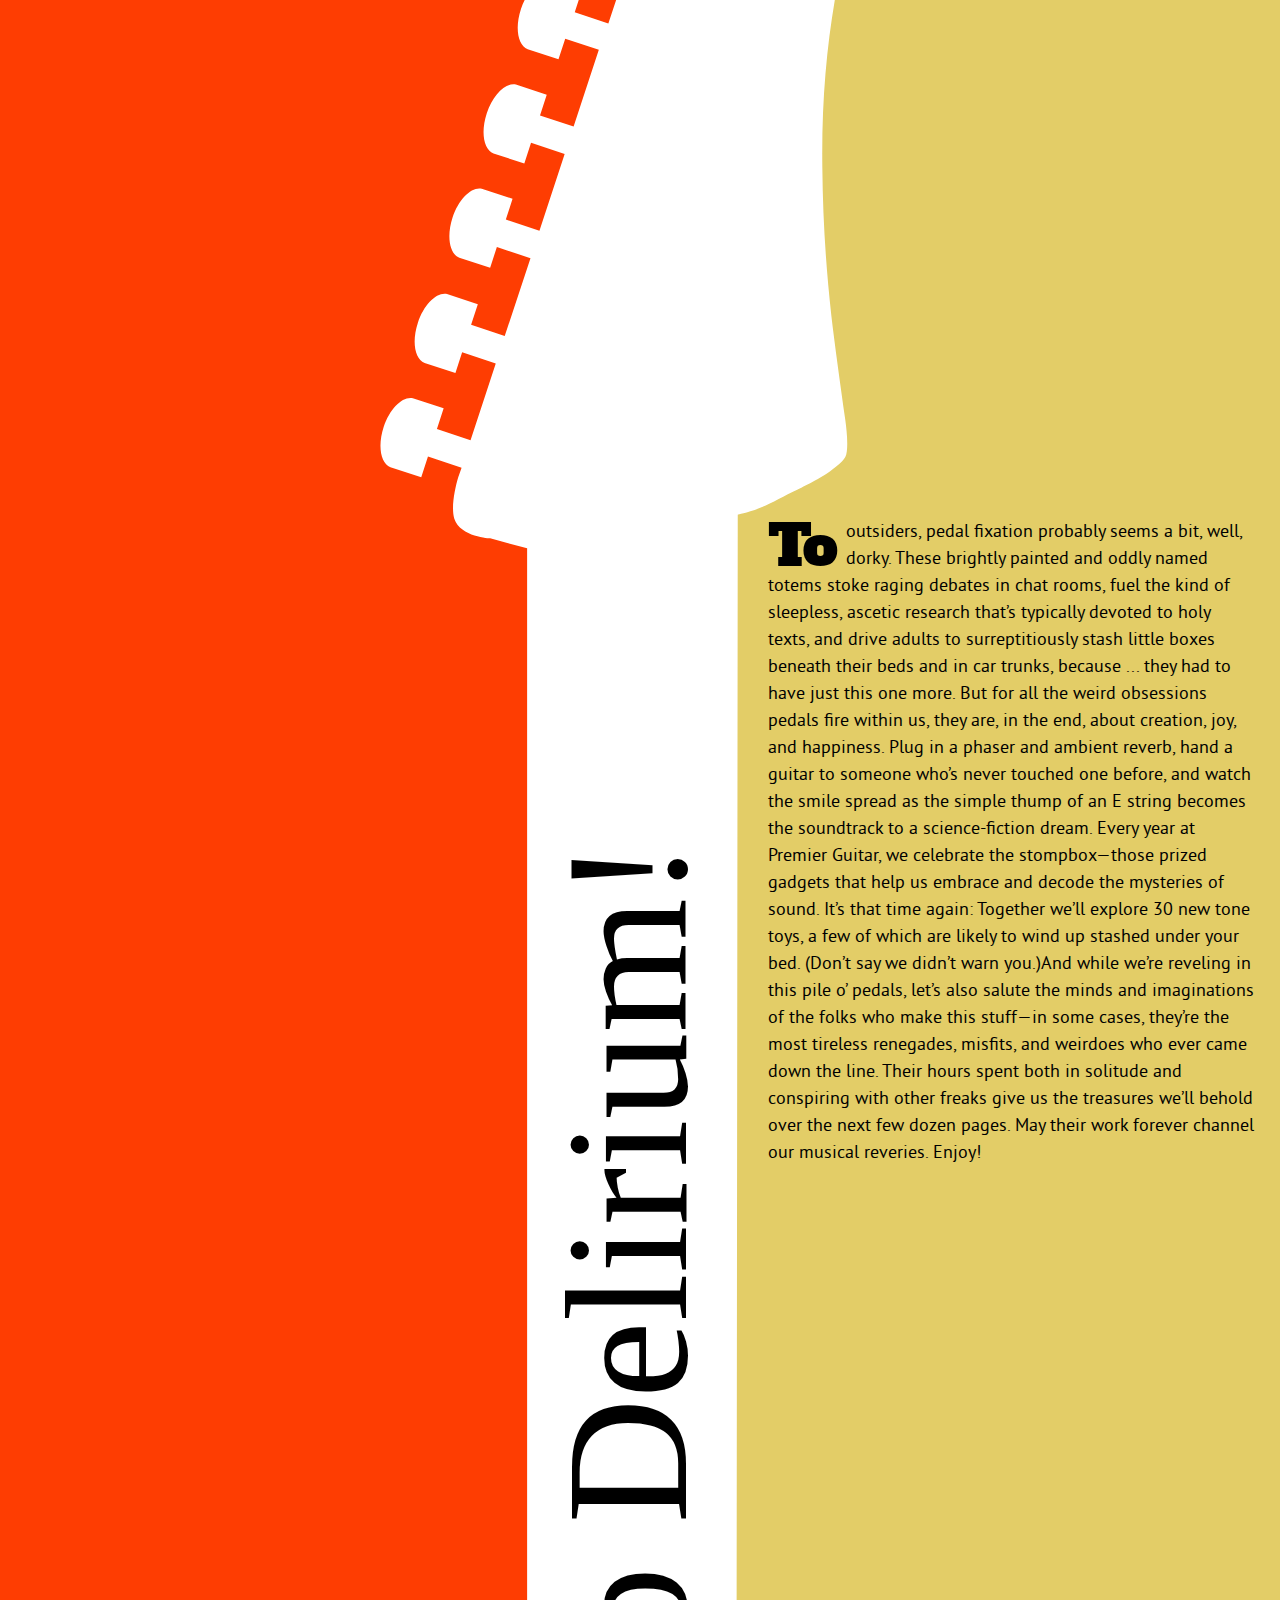
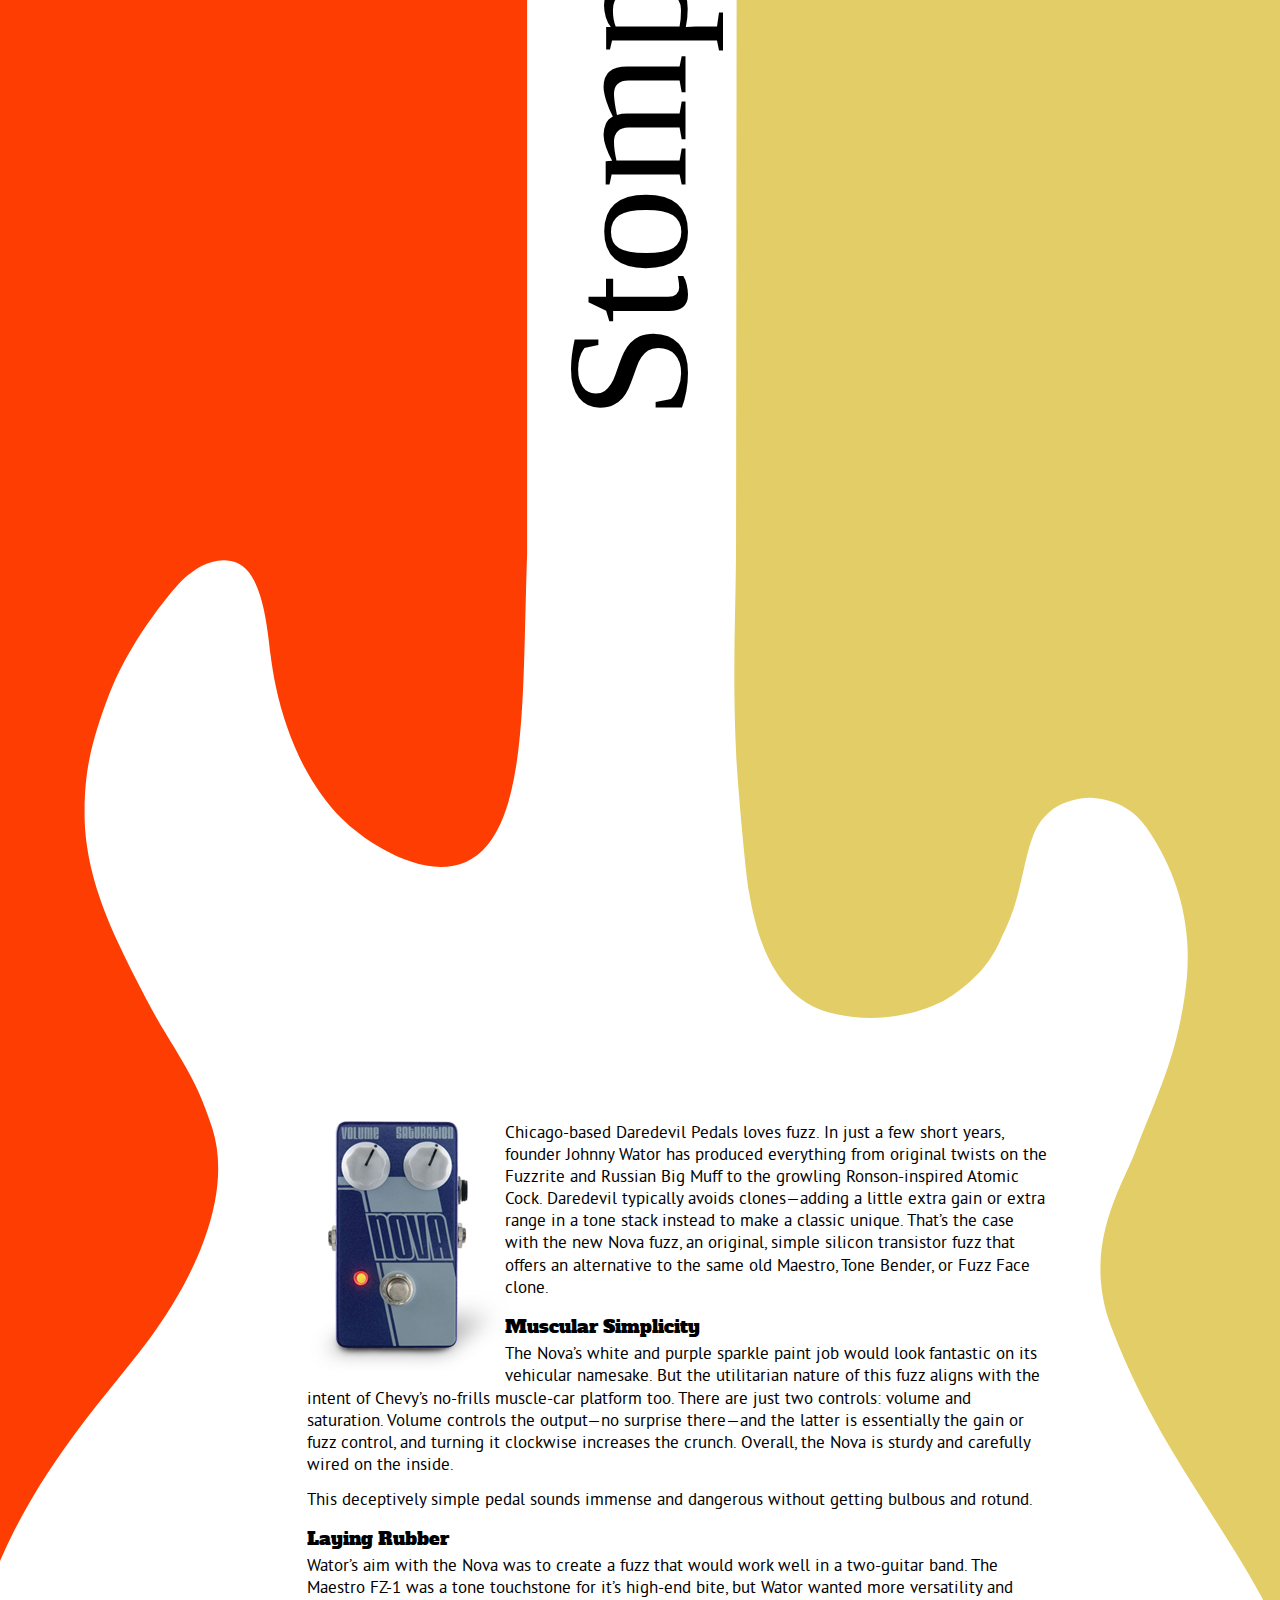
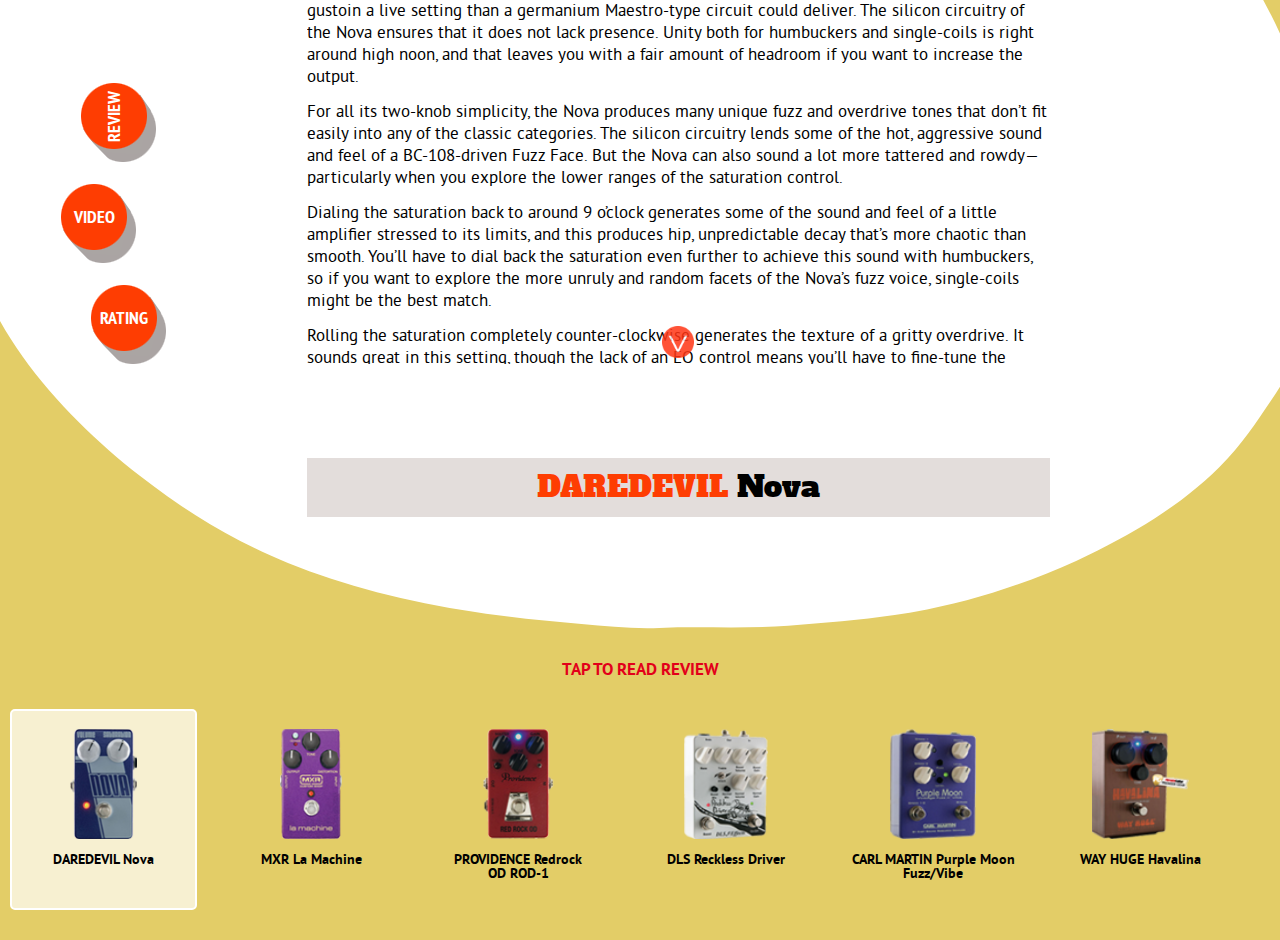
==== commit 0bf352d2: "styling 2-line headers" ====
--- a/gtxceldemotemplates/guitar/index.html
+++ b/gtxceldemotemplates/guitar/index.html
@@ -157,7 +157,7 @@
 
 				<!-- VIDEO -->
 				<div class="pedal-vid">
-					<video controls>
+					<video controls poster="img/cover.png">
 					  <source src="video/pedal1.mp4" type="video/mp4">
 					</video>
 				</div>
@@ -272,7 +272,7 @@
 
 				<!-- VIDEO -->
 				<div class="pedal-vid">
-					<video controls>
+					<video controls poster="img/cover.png">
 					  <source src="video/pedal2.mp4" type="video/mp4">
 					</video>
 				</div>
@@ -348,7 +348,7 @@
 
 			<!-- START PEDAL INFO -->
 			<div id="providence-redrock" class="pedal-section">
-				<h1 class="pedal-name"><span class="name-highlight">PROVIDENCE</span> Redrock OD ROD-1</h1>
+				<h1 class="pedal-name"><span class="name-highlight">PROVIDENCE</span> Redrock<br/>OD ROD-1</h1>
 				
 				<!-- REVIEW -->
 				<div class="pedal-review-container">
@@ -383,7 +383,7 @@
 
 				<!-- VIDEO -->
 				<div class="pedal-vid">
-					<video controls>
+					<video controls poster="img/cover.png">
 					  <source src="video/pedal3.mp4" type="video/mp4">
 					</video>
 				</div>
@@ -500,7 +500,7 @@
 
 				<!-- VIDEO -->
 				<div class="pedal-vid">
-					<video controls>
+					<video controls poster="img/cover.png">
 					  <source src="video/pedal4.mp4" type="video/mp4">
 					</video>
 				</div>
@@ -576,7 +576,7 @@
 
 			<!-- START PEDAL INFO -->
 			<div id="carl-martin" class="pedal-section">
-				<h1 class="pedal-name"><span class="name-highlight">CARL MARTIN</span> Purple Moon</h1>
+				<h1 class="pedal-name"><span class="name-highlight">CARL MARTIN</span><br/>Purple Moon Fuzz/Vibe</h1>
 				
 				<!-- REVIEW -->
 				<div class="pedal-review-container">
@@ -607,7 +607,7 @@
 
 				<!-- VIDEO -->
 				<div class="pedal-vid">
-					<video controls>
+					<video controls poster="img/cover.png">
 					  <source src="video/pedal5.mp4" type="video/mp4">
 					</video>
 				</div>
@@ -723,7 +723,7 @@
 
 				<!-- VIDEO -->
 				<div class="pedal-vid">
-					<video controls>
+					<video controls poster="img/cover.png">
 					  <source src="video/pedal6.mp4" type="video/mp4">
 					</video>
 				</div>
--- a/gtxceldemotemplates/guitar/css/style.css
+++ b/gtxceldemotemplates/guitar/css/style.css
@@ -140,16 +140,17 @@
   width: 110%;
   margin-left: -5%;
   max-width: 340px;
+  font-family: "alfa_slab_oneregular";
 }
 @media (min-width: 340px) and (max-width: 767px) {
-  /* line 19, ../../../components/sass/_modules.scss */
+  /* line 20, ../../../components/sass/_modules.scss */
   #guitar-container #guitar-top {
     margin: 0 auto;
     display: block;
   }
 }
 
-/* line 27, ../../../components/sass/_modules.scss */
+/* line 28, ../../../components/sass/_modules.scss */
 #intro {
   font-family: "pt_sansbold";
   font-size: 18px;
@@ -157,7 +158,7 @@
   width: 90%;
   margin: 1em auto 0 auto;
 }
-/* line 34, ../../../components/sass/_modules.scss */
+/* line 35, ../../../components/sass/_modules.scss */
 #intro .highlight {
   font-family: "alfa_slab_oneregular";
   font-size: 45px;
@@ -167,7 +168,7 @@
   margin-right: 8px;
 }
 @media (min-width: 768px) {
-  /* line 27, ../../../components/sass/_modules.scss */
+  /* line 28, ../../../components/sass/_modules.scss */
   #intro {
     position: absolute;
     top: 13.5%;
@@ -176,7 +177,7 @@
     margin: auto;
     font-family: "pt_sansregular";
   }
-  /* line 52, ../../../components/sass/_modules.scss */
+  /* line 53, ../../../components/sass/_modules.scss */
   #intro .highlight {
     font-size: 56px;
     line-height: 51px;
@@ -185,21 +186,21 @@
   }
 }
 
-/* line 62, ../../../components/sass/_modules.scss */
+/* line 63, ../../../components/sass/_modules.scss */
 #pedal-container {
   width: 100%;
   overflow: hidden;
   position: relative;
 }
-/* line 67, ../../../components/sass/_modules.scss */
+/* line 68, ../../../components/sass/_modules.scss */
 #pedal-container #guitar-bottom2 {
   margin-top: -5px;
 }
-/* line 71, ../../../components/sass/_modules.scss */
+/* line 72, ../../../components/sass/_modules.scss */
 #pedal-container #guitar-bottom1, #pedal-container #guitar-bottom2 {
   width: 100%;
 }
-/* line 75, ../../../components/sass/_modules.scss */
+/* line 76, ../../../components/sass/_modules.scss */
 #pedal-container #instructions {
   color: #e2001a;
   font-family: "pt_sansbold";
@@ -208,19 +209,19 @@
   text-align: center;
 }
 @media (min-width: 768px) {
-  /* line 75, ../../../components/sass/_modules.scss */
+  /* line 76, ../../../components/sass/_modules.scss */
   #pedal-container #instructions {
     margin-bottom: 20px;
   }
 }
 
-/* line 89, ../../../components/sass/_modules.scss */
+/* line 90, ../../../components/sass/_modules.scss */
 #pedals {
   background-color: #e3cd67;
   margin-top: -10px;
   padding-top: 5px;
 }
-/* line 94, ../../../components/sass/_modules.scss */
+/* line 95, ../../../components/sass/_modules.scss */
 #pedals .pedal {
   box-sizing: border-box;
   width: 50%;
@@ -229,11 +230,11 @@
   padding: 20px;
   position: relative;
 }
-/* line 104, ../../../components/sass/_modules.scss */
+/* line 105, ../../../components/sass/_modules.scss */
 #pedals .pedal .selection-highlight {
   display: none;
 }
-/* line 109, ../../../components/sass/_modules.scss */
+/* line 110, ../../../components/sass/_modules.scss */
 #pedals .pedal.selected .selection-highlight {
   position: absolute;
   top: 0;
@@ -248,22 +249,22 @@
   height: calc(100% - 20px);
 }
 @media (max-width: 767px) {
-  /* line 94, ../../../components/sass/_modules.scss */
+  /* line 95, ../../../components/sass/_modules.scss */
   #pedals .pedal {
     padding-bottom: 0;
   }
-  /* line 128, ../../../components/sass/_modules.scss */
+  /* line 129, ../../../components/sass/_modules.scss */
   #pedals .pedal.selected .selection-highlight {
     position: absolute;
     top: 0;
     height: 100%;
   }
 }
-/* line 136, ../../../components/sass/_modules.scss */
+/* line 137, ../../../components/sass/_modules.scss */
 #pedals .pedal:nth-child(2n) {
   float: left;
 }
-/* line 140, ../../../components/sass/_modules.scss */
+/* line 141, ../../../components/sass/_modules.scss */
 #pedals .pedal .pedal-name {
   font-family: "pt_sansbold";
   font-size: 14px;
@@ -272,7 +273,7 @@
   height: 3.5em;
   position: relative;
 }
-/* line 149, ../../../components/sass/_modules.scss */
+/* line 150, ../../../components/sass/_modules.scss */
 #pedals .pedal .pedal-img {
   display: block;
   height: 110px;
@@ -280,50 +281,50 @@
   position: relative;
 }
 @media (min-width: 768px) {
-  /* line 89, ../../../components/sass/_modules.scss */
+  /* line 90, ../../../components/sass/_modules.scss */
   #pedals {
     margin-top: 25px;
   }
-  /* line 160, ../../../components/sass/_modules.scss */
+  /* line 161, ../../../components/sass/_modules.scss */
   #pedals .pedal {
     width: 16.2%;
-    float: none;
-  }
-  /* line 164, ../../../components/sass/_modules.scss */
+    float: left;
+  }
+  /* line 165, ../../../components/sass/_modules.scss */
   #pedals .pedal .pedal-name {
     height: 4em;
   }
-  /* line 169, ../../../components/sass/_modules.scss */
+  /* line 170, ../../../components/sass/_modules.scss */
   #pedals .pedal.selected .selection-highlight {
     left: 10px;
     width: calc(100% - 20px);
   }
 }
 
-/* line 180, ../../../components/sass/_modules.scss */
+/* line 185, ../../../components/sass/_modules.scss */
 .pedal-section {
   display: none;
 }
-/* line 183, ../../../components/sass/_modules.scss */
+/* line 188, ../../../components/sass/_modules.scss */
 .pedal-section .pedal-name {
   width: 100%;
   background-color: #e3dddb;
   font-family: "alfa_slab_oneregular";
   font-size: 21px;
   text-align: center;
-  line-height: 2.2em;
+  padding: 13px;
   margin-top: 40px;
 }
-/* line 192, ../../../components/sass/_modules.scss */
+/* line 197, ../../../components/sass/_modules.scss */
 .pedal-section .pedal-name .name-highlight {
   color: #fe3d02;
   text-transform: uppercase;
 }
-/* line 199, ../../../components/sass/_modules.scss */
+/* line 204, ../../../components/sass/_modules.scss */
 .pedal-section .pedal-review-container {
   position: relative;
 }
-/* line 203, ../../../components/sass/_modules.scss */
+/* line 208, ../../../components/sass/_modules.scss */
 .pedal-section .pedal-review {
   width: 90%;
   margin: 20px auto;
@@ -331,79 +332,79 @@
   overflow: scroll;
   overflow-x: hidden;
 }
-/* line 212, ../../../components/sass/_modules.scss */
+/* line 217, ../../../components/sass/_modules.scss */
 .pedal-section .pedal-review .pedal-large {
   display: block;
   margin: 20px auto 0 auto;
 }
-/* line 218, ../../../components/sass/_modules.scss */
+/* line 223, ../../../components/sass/_modules.scss */
 .pedal-section .pedal-review .pedal-info {
   font-family: "pt_sansregular";
   font-size: 17px;
   line-height: 1.3em;
 }
-/* line 223, ../../../components/sass/_modules.scss */
+/* line 228, ../../../components/sass/_modules.scss */
 .pedal-section .pedal-review .pedal-info h2 {
   font-size: 18px;
   font-family: "alfa_slab_oneregular";
   margin-top: 1em;
   margin-bottom: .25em;
 }
-/* line 230, ../../../components/sass/_modules.scss */
+/* line 235, ../../../components/sass/_modules.scss */
 .pedal-section .pedal-review .pedal-info p {
   margin-bottom: .75em;
 }
-/* line 237, ../../../components/sass/_modules.scss */
+/* line 242, ../../../components/sass/_modules.scss */
 .pedal-section .pedal-vid {
   margin-top: 50px;
 }
-/* line 239, ../../../components/sass/_modules.scss */
+/* line 244, ../../../components/sass/_modules.scss */
 .pedal-section .pedal-vid video {
   width: 100%;
 }
-/* line 246, ../../../components/sass/_modules.scss */
+/* line 251, ../../../components/sass/_modules.scss */
 .pedal-section .pedal-rating {
   width: 90%;
   margin: 20px auto;
 }
-/* line 251, ../../../components/sass/_modules.scss */
+/* line 256, ../../../components/sass/_modules.scss */
 .pedal-section .pedal-rating .rating-row h3 {
   font-size: 24px;
   font-family: "alfa_slab_oneregular";
 }
-/* line 256, ../../../components/sass/_modules.scss */
+/* line 261, ../../../components/sass/_modules.scss */
 .pedal-section .pedal-rating .rating-row p {
   font-family: "pt_sansbold";
   font-size: 17px;
   line-height: 1.1em;
   margin-bottom: 15px;
 }
-/* line 262, ../../../components/sass/_modules.scss */
+/* line 267, ../../../components/sass/_modules.scss */
 .pedal-section .pedal-rating .rating-row p.rating-images {
   margin-bottom: 8px;
 }
-/* line 268, ../../../components/sass/_modules.scss */
+/* line 273, ../../../components/sass/_modules.scss */
 .pedal-section .pedal-rating .rating-info {
   margin: 25px auto;
 }
-/* line 271, ../../../components/sass/_modules.scss */
+/* line 276, ../../../components/sass/_modules.scss */
 .pedal-section .pedal-rating .rating-info p {
   font-family: "pt_sansbold";
   font-size: 20px;
   margin-bottom: 10px;
 }
 
-/* line 282, ../../../components/sass/_modules.scss */
+/* line 287, ../../../components/sass/_modules.scss */
 #guitar-full-container {
   position: relative;
 }
-/* line 285, ../../../components/sass/_modules.scss */
+/* line 290, ../../../components/sass/_modules.scss */
 #guitar-full-container #guitar-full {
   width: 100%;
   position: relative;
   z-index: -1;
 }
-/* line 291, ../../../components/sass/_modules.scss */
+/* line 296, ../../../components/sass/_modules.scss */
 #guitar-full-container #red {
   background-color: #fe3d02;
   position: absolute;
@@ -413,7 +414,7 @@
   left: 0;
   z-index: -2;
 }
-/* line 301, ../../../components/sass/_modules.scss */
+/* line 306, ../../../components/sass/_modules.scss */
 #guitar-full-container #buttons {
   position: absolute;
   width: 130px;
@@ -421,13 +422,13 @@
   left: 4%;
   bottom: 6.5%;
 }
-/* line 308, ../../../components/sass/_modules.scss */
+/* line 313, ../../../components/sass/_modules.scss */
 #guitar-full-container #buttons .button {
   position: relative;
   width: 75px;
   height: 79px;
 }
-/* line 313, ../../../components/sass/_modules.scss */
+/* line 318, ../../../components/sass/_modules.scss */
 #guitar-full-container #buttons .button .btn-text {
   position: absolute;
   top: 24px;
@@ -442,27 +443,27 @@
   -webkit-transition: -webkit-transform 0.7s ease-in-out;
   transition: transform 0.7s ease-in-out;
 }
-/* line 329, ../../../components/sass/_modules.scss */
+/* line 334, ../../../components/sass/_modules.scss */
 #guitar-full-container #buttons .button.active .btn-text {
   transform: rotate(-90deg);
   -ms-transform: rotate(-90deg);
   -webkit-transform: rotate(-90deg);
 }
-/* line 336, ../../../components/sass/_modules.scss */
+/* line 341, ../../../components/sass/_modules.scss */
 #guitar-full-container #buttons .button.btn-review {
   margin-left: 30px;
 }
-/* line 340, ../../../components/sass/_modules.scss */
+/* line 345, ../../../components/sass/_modules.scss */
 #guitar-full-container #buttons .button.btn-vid {
   margin-top: 22px;
   margin-left: 10px;
 }
-/* line 345, ../../../components/sass/_modules.scss */
+/* line 350, ../../../components/sass/_modules.scss */
 #guitar-full-container #buttons .button.btn-rating {
   margin-top: 22px;
   margin-left: 40px;
 }
-/* line 353, ../../../components/sass/_modules.scss */
+/* line 358, ../../../components/sass/_modules.scss */
 #guitar-full-container #content-space #main-view {
   width: 58%;
   height: 22%;
@@ -472,43 +473,43 @@
   overflow: scroll;
   overflow-x: hidden;
 }
-/* line 365, ../../../components/sass/_modules.scss */
+/* line 370, ../../../components/sass/_modules.scss */
 #guitar-full-container #content-space #main-view #content-review .pedal-large {
   float: left;
   margin-right: -8px;
 }
-/* line 370, ../../../components/sass/_modules.scss */
+/* line 375, ../../../components/sass/_modules.scss */
 #guitar-full-container #content-space #main-view #content-review .pedal-info {
   font-family: "pt_sansregular";
   font-size: 17px;
   line-height: 1.3em;
 }
-/* line 375, ../../../components/sass/_modules.scss */
+/* line 380, ../../../components/sass/_modules.scss */
 #guitar-full-container #content-space #main-view #content-review .pedal-info h2 {
   font-size: 18px;
   font-family: "alfa_slab_oneregular";
   margin-top: 1em;
   margin-bottom: .25em;
 }
-/* line 382, ../../../components/sass/_modules.scss */
+/* line 387, ../../../components/sass/_modules.scss */
 #guitar-full-container #content-space #main-view #content-review .pedal-info p {
   margin-bottom: .75em;
 }
-/* line 388, ../../../components/sass/_modules.scss */
+/* line 393, ../../../components/sass/_modules.scss */
 #guitar-full-container #content-space #main-view #content-vid {
   width: 100%;
 }
-/* line 390, ../../../components/sass/_modules.scss */
+/* line 395, ../../../components/sass/_modules.scss */
 #guitar-full-container #content-space #main-view #content-vid video {
   width: 100%;
   display: block;
   margin: 75px auto 0 auto;
 }
-/* line 397, ../../../components/sass/_modules.scss */
+/* line 402, ../../../components/sass/_modules.scss */
 #guitar-full-container #content-space #main-view #content-rating {
   margin-top: 80px;
 }
-/* line 400, ../../../components/sass/_modules.scss */
+/* line 405, ../../../components/sass/_modules.scss */
 #guitar-full-container #content-space #main-view #content-rating .rating-row {
   margin-bottom: 15px;
 }
@@ -521,7 +522,7 @@
 #guitar-full-container #content-space #main-view #content-rating .rating-row:after {
   clear: both;
 }
-/* line 404, ../../../components/sass/_modules.scss */
+/* line 409, ../../../components/sass/_modules.scss */
 #guitar-full-container #content-space #main-view #content-rating .rating-row h3 {
   font-size: 24px;
   font-family: "alfa_slab_oneregular";
@@ -532,50 +533,50 @@
   margin-top: 3px;
   clear: both;
 }
-/* line 415, ../../../components/sass/_modules.scss */
+/* line 420, ../../../components/sass/_modules.scss */
 #guitar-full-container #content-space #main-view #content-rating .rating-row p {
   font-family: "pt_sansbold";
   font-size: 17px;
   line-height: 1.1em;
   margin-left: 195px;
 }
-/* line 421, ../../../components/sass/_modules.scss */
+/* line 426, ../../../components/sass/_modules.scss */
 #guitar-full-container #content-space #main-view #content-rating .rating-row p.short-con {
   margin-top: 8px;
 }
-/* line 425, ../../../components/sass/_modules.scss */
+/* line 430, ../../../components/sass/_modules.scss */
 #guitar-full-container #content-space #main-view #content-rating .rating-row p.rating-images {
   margin-bottom: 8px;
 }
-/* line 431, ../../../components/sass/_modules.scss */
+/* line 436, ../../../components/sass/_modules.scss */
 #guitar-full-container #content-space #main-view #content-rating .rating-info {
   margin: 25px auto 0 195px;
 }
-/* line 434, ../../../components/sass/_modules.scss */
+/* line 439, ../../../components/sass/_modules.scss */
 #guitar-full-container #content-space #main-view #content-rating .rating-info p {
   font-family: "pt_sansbold";
   font-size: 20px;
   margin-bottom: 10px;
 }
-/* line 443, ../../../components/sass/_modules.scss */
+/* line 448, ../../../components/sass/_modules.scss */
 #guitar-full-container #content-space #content-title {
   width: 58%;
   left: 24%;
   position: absolute;
-  bottom: 4%;
+  bottom: 3%;
   background-color: #e3dddb;
   font-family: "alfa_slab_oneregular";
-  font-size: 30px;
+  font-size: 29px;
   text-align: center;
-  line-height: 2em;
-}
-/* line 456, ../../../components/sass/_modules.scss */
+  padding: 15px;
+}
+/* line 461, ../../../components/sass/_modules.scss */
 #guitar-full-container #content-space #content-title .name-highlight {
   color: #fe3d02;
   text-transform: uppercase;
 }
 
-/* line 465, ../../../components/sass/_modules.scss */
+/* line 470, ../../../components/sass/_modules.scss */
 .scroll-arrow {
   position: absolute;
   bottom: 5px;
@@ -585,7 +586,7 @@
   opacity: .85;
 }
 @media (min-width: 768px) {
-  /* line 465, ../../../components/sass/_modules.scss */
+  /* line 470, ../../../components/sass/_modules.scss */
   .scroll-arrow {
     bottom: 7.15%;
     left: 53%;
@@ -594,12 +595,12 @@
   }
 }
 
-/* line 482, ../../../components/sass/_modules.scss */
+/* line 487, ../../../components/sass/_modules.scss */
 #daredevil-nova {
   display: block;
 }
 
-/* line 487, ../../../components/sass/_modules.scss */
+/* line 492, ../../../components/sass/_modules.scss */
 .menu-back {
   display: block;
   width: 100%;
